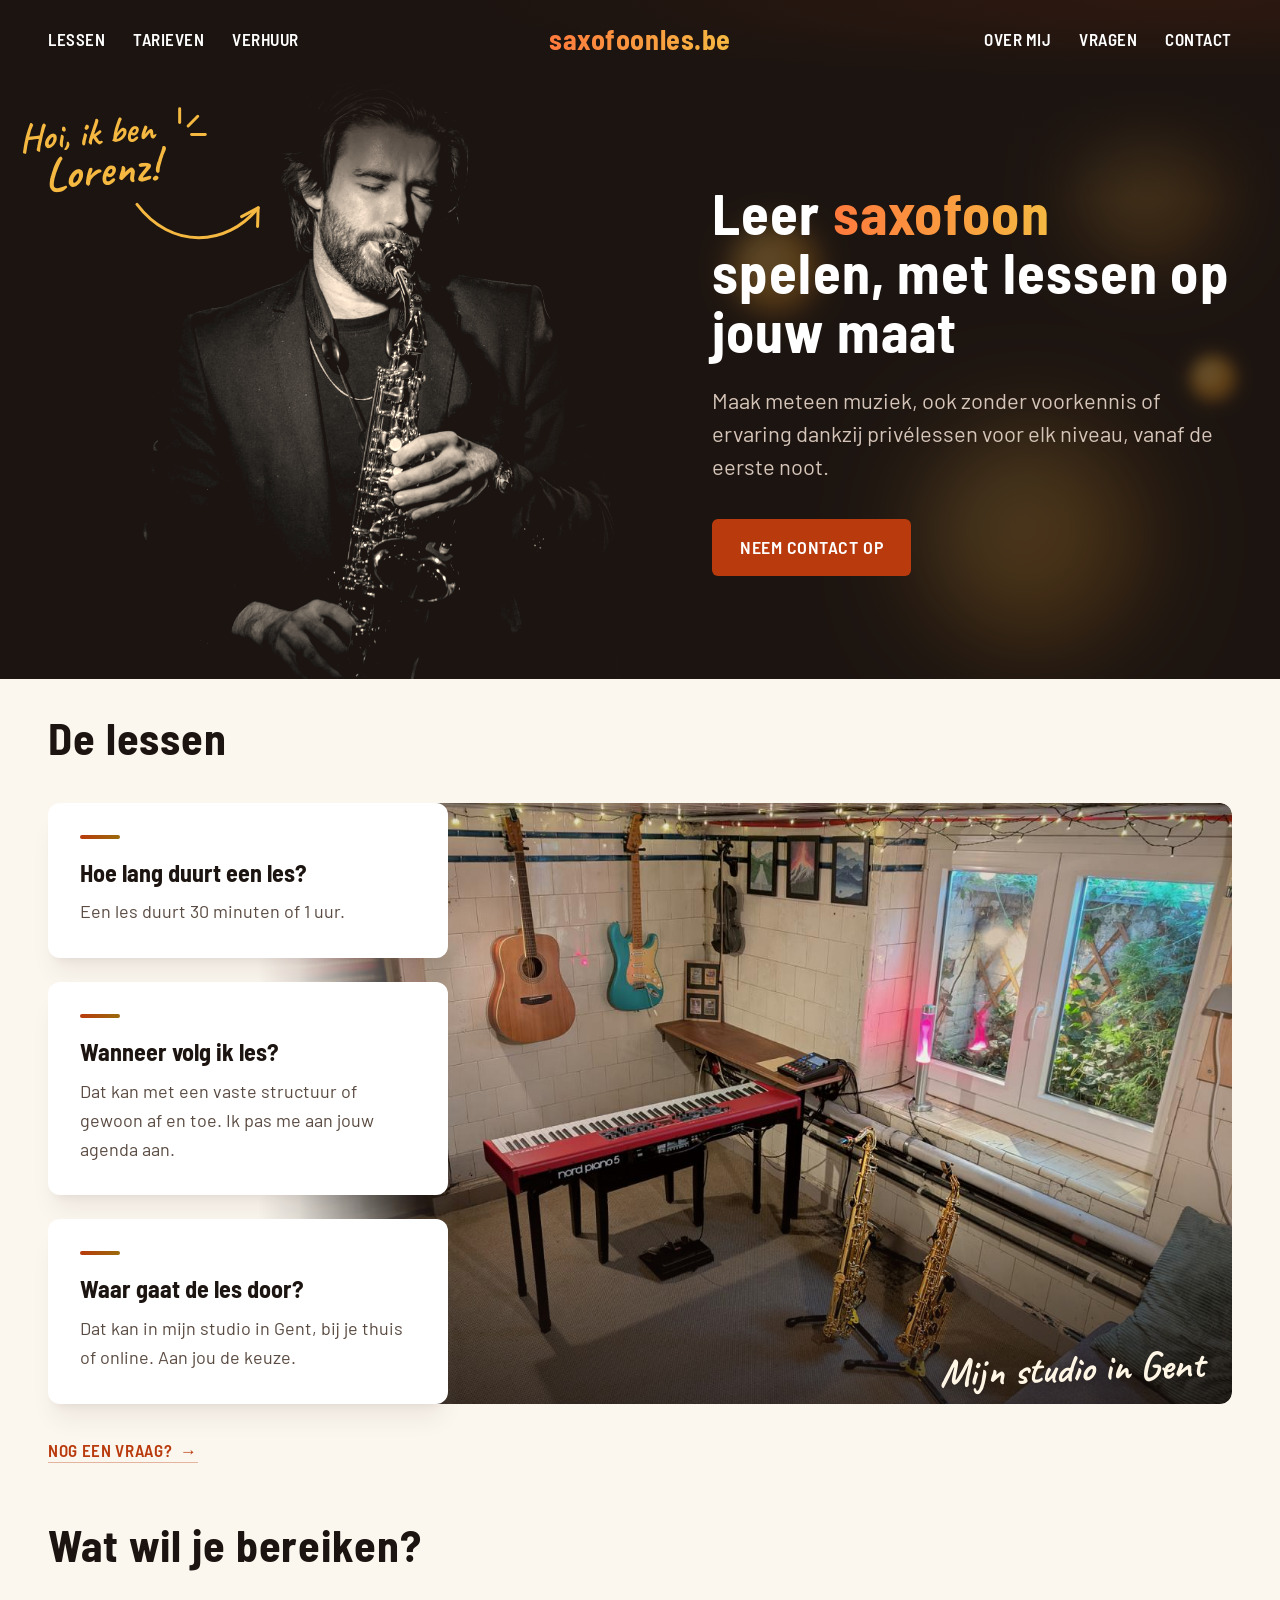
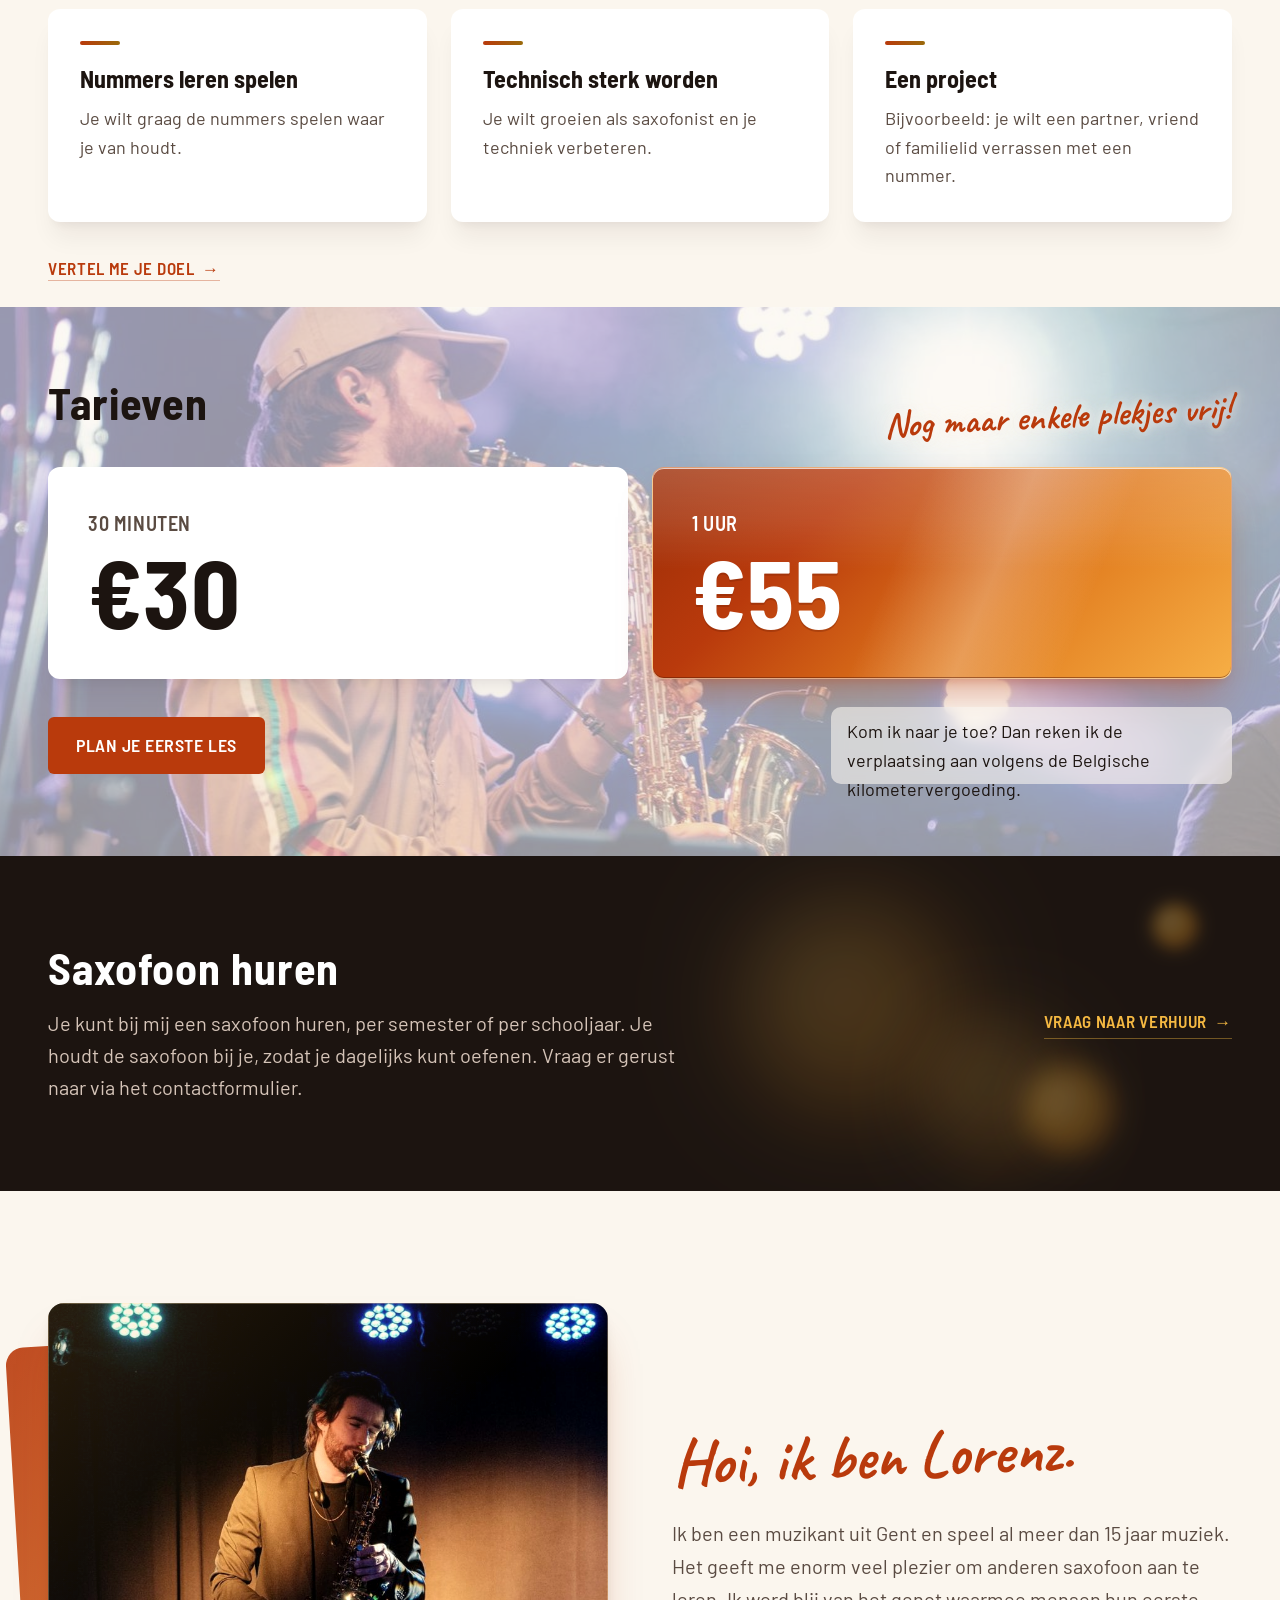
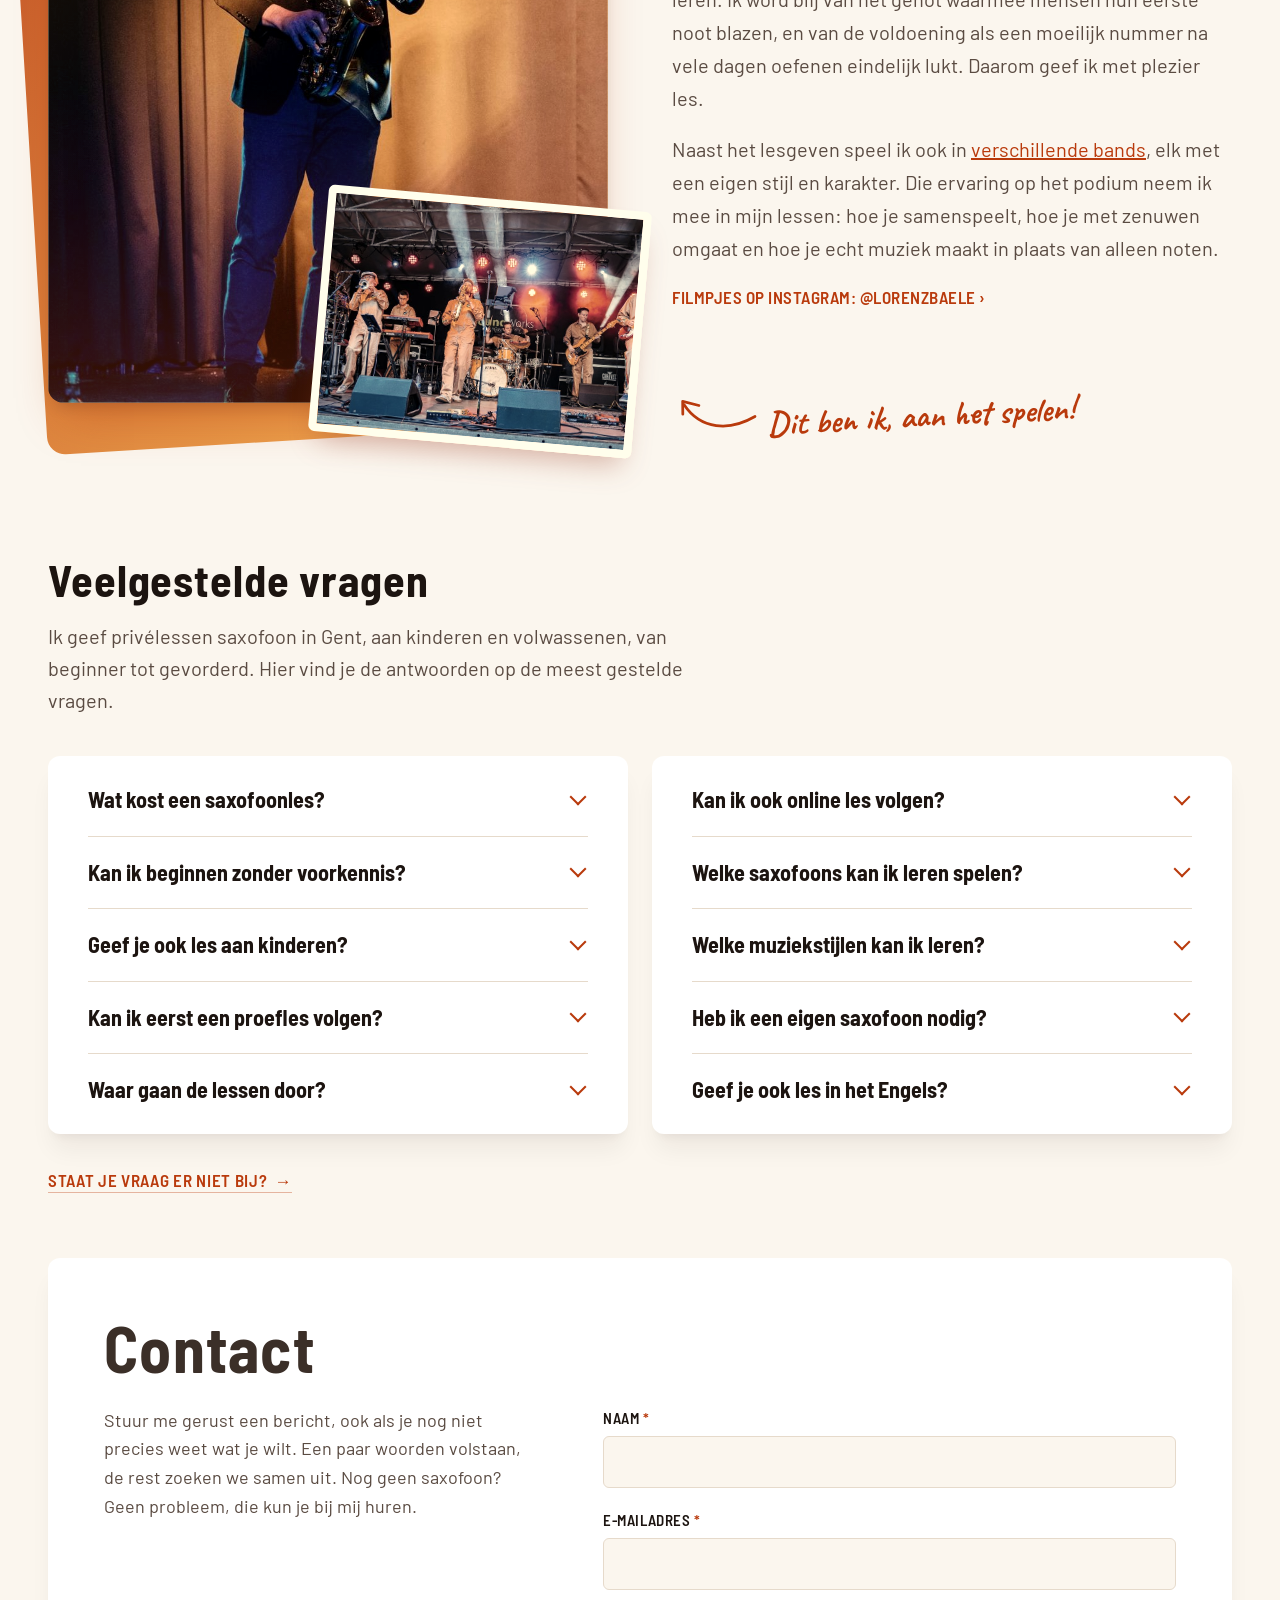
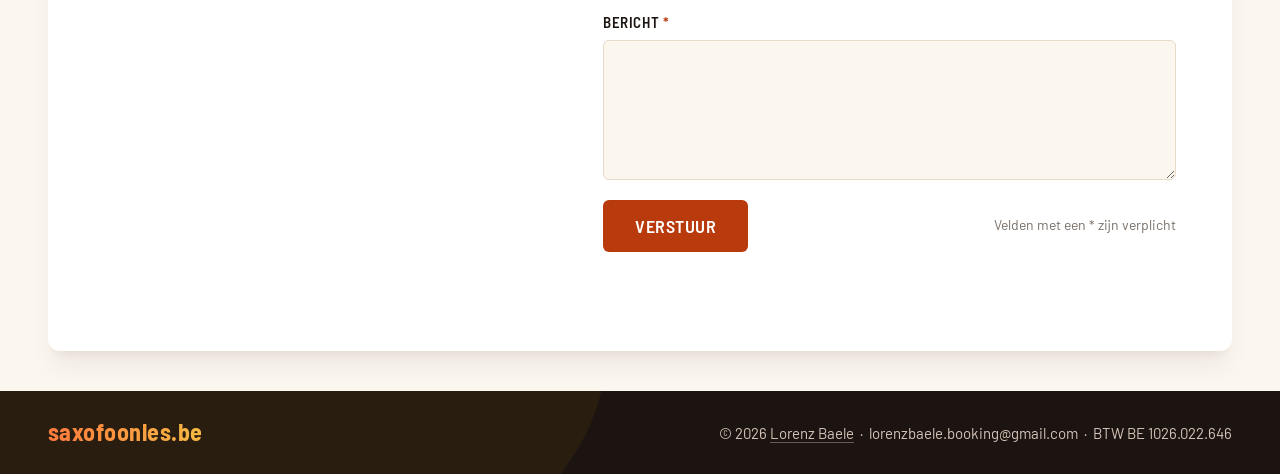
==== index.html @ 4cde87dd "Simpler contact card and footer email - Contact card drops the E-mail and Locatie rows, Gent is alre" ====
<!doctype html>
<html lang="nl">
<head>
<meta charset="utf-8">
<meta name="viewport" content="width=device-width, initial-scale=1">
<title>Saxofoonles in Gent | Lorenz Baele</title>
<meta name="description" content="Leer saxofoon spelen, met lessen op jouw maat. Maak meteen muziek, ook zonder voorkennis. Privélessen in mijn studio in Gent of bij je thuis.">
<link rel="canonical" href="https://saxofoonles.be/">
<meta name="theme-color" content="#1C1410">
<meta property="og:type" content="website">
<meta property="og:locale" content="nl_BE">
<meta property="og:url" content="https://saxofoonles.be/">
<meta property="og:site_name" content="saxofoonles.be">
<meta property="og:title" content="Saxofoonles in Gent | Lorenz Baele">
<meta property="og:description" content="Leer saxofoon spelen, met lessen op jouw maat. Maak meteen muziek, ook zonder voorkennis. Privélessen in mijn studio in Gent of bij je thuis.">
<meta property="og:image" content="https://saxofoonles.be/images/banner-lorenz.jpg">
<meta property="og:image:width" content="2000">
<meta property="og:image:height" content="1333">
<meta property="og:image:alt" content="Lorenz speelt saxofoon">
<script type="application/ld+json">
{
  "@context": "https://schema.org",
  "@type": "LocalBusiness",
  "@id": "https://saxofoonles.be/#saxofoonles",
  "name": "saxofoonles.be",
  "founder": { "@type": "Person", "@id": "https://lorenzbaele.be/#lorenz", "name": "Lorenz Baele", "url": "https://lorenzbaele.be/", "sameAs": ["https://www.instagram.com/lorenzbaele/"] },
  "description": "Privélessen saxofoon in Gent voor kinderen en volwassenen, van beginner tot gevorderd, ook zonder voorkennis. In mijn studio, bij je thuis of online, in het Nederlands of het Engels.",
  "url": "https://saxofoonles.be/",
  "image": "https://saxofoonles.be/images/banner-lorenz.jpg",
  "email": "lorenzbaele.booking@gmail.com",
  "sameAs": ["https://share.google/q1eaXr8Y3tEJmEfM5"],
  "priceRange": "€30 - €55",
  "address": {
    "@type": "PostalAddress",
    "addressLocality": "Gent",
    "addressCountry": "BE"
  },
  "areaServed": [
    { "@type": "City", "name": "Gent" },
    { "@type": "City", "name": "Berlare" },
    { "@type": "City", "name": "Deinze" },
    { "@type": "City", "name": "Destelbergen" },
    { "@type": "City", "name": "Erpe-Mere" },
    { "@type": "City", "name": "Evergem" },
    { "@type": "City", "name": "Gavere" },
    { "@type": "City", "name": "Herzele" },
    { "@type": "City", "name": "Kruisem" },
    { "@type": "City", "name": "Laarne" },
    { "@type": "City", "name": "Lede" },
    { "@type": "City", "name": "Lievegem" },
    { "@type": "City", "name": "Lochristi" },
    { "@type": "City", "name": "Merelbeke-Melle" },
    { "@type": "City", "name": "Nazareth-De Pinte" },
    { "@type": "City", "name": "Oosterzele" },
    { "@type": "City", "name": "Sint-Lievens-Houtem" },
    { "@type": "City", "name": "Sint-Martens-Latem" },
    { "@type": "City", "name": "Wetteren" },
    { "@type": "City", "name": "Wichelen" },
    { "@type": "City", "name": "Zottegem" },
    { "@type": "City", "name": "Zwalm" }
  ],
  "knowsLanguage": ["nl", "en"],
  "knowsAbout": ["Saxofoon", "Altsaxofoon", "Tenorsaxofoon", "Sopraansaxofoon", "Baritonsaxofoon", "Pop", "Rock", "Jazz", "Funk", "Soul", "Klassieke muziek", "Noten lezen"],
  "hasOfferCatalog": {
    "@type": "OfferCatalog",
    "name": "Saxofoonlessen",
    "itemListElement": [
      {
        "@type": "Offer",
        "price": "30",
        "priceCurrency": "EUR",
        "itemOffered": { "@type": "Service", "name": "Saxofoonles 30 minuten" }
      },
      {
        "@type": "Offer",
        "price": "55",
        "priceCurrency": "EUR",
        "itemOffered": { "@type": "Service", "name": "Saxofoonles 1 uur" }
      },
      {
        "@type": "Offer",
        "price": "30",
        "priceCurrency": "EUR",
        "itemOffered": { "@type": "Service", "name": "Saxofoonles voor kinderen 30 minuten" }
      },
      {
        "@type": "Offer",
        "price": "55",
        "priceCurrency": "EUR",
        "itemOffered": { "@type": "Service", "name": "Saxofoonles voor kinderen 1 uur" }
      },
      {
        "@type": "Offer",
        "itemOffered": { "@type": "Service", "name": "Saxofoon huren", "description": "Een saxofoon huren per semester of per schooljaar." }
      }
    ]
  }
}
</script>
<link rel="icon" href="favicon.ico" sizes="48x48">
<link rel="icon" href="images/favicon.png" type="image/png" sizes="192x192">
<link rel="apple-touch-icon" href="images/favicon.png">
<link rel="preconnect" href="https://fonts.googleapis.com">
<link href="https://fonts.googleapis.com/css2?family=Barlow:wght@400;500;600;700&amp;family=Barlow+Semi+Condensed:wght@600;700&amp;family=Caveat:wght@700&amp;display=swap" rel="stylesheet">
<style>
body{margin:0}
a{color:#B93A0C}a:hover{color:#1C1410}
input,textarea,button{font-family:inherit}

html{scroll-behavior:auto}
@media (prefers-reduced-motion:no-preference){html{scroll-behavior:smooth}}
body{overflow-x:hidden;background:#FBF6EE}
a:focus-visible,button:focus-visible,input:focus-visible,textarea:focus-visible{outline:3px solid #D9701F;outline-offset:2px}
.hero-shade{display:none}
/* Tekstlink met pijltje, voor de rustigere oproepen */
.tekstlink{color:#B93A0C;text-decoration:none;font-family:'Barlow Semi Condensed',sans-serif;font-weight:600;font-size:17px;letter-spacing:0.04em;text-transform:uppercase;border-bottom:1px solid rgba(185,58,12,.35);padding-bottom:2px;transition:color .25s ease,border-color .25s ease}
.tekstlink::after{content:"\00a0\00a0→"}
.tekstlink:hover{color:#1C1410;border-color:#1C1410}
.tekstlink-licht{color:#F5B942;border-color:rgba(245,185,66,.4)}
.tekstlink-licht:hover{color:#FFFFFF;border-color:#FFFFFF}
.noot-br{display:none}
/* Naam in de footer linkt naar lorenzbaele.be, rustig op de donkere achtergrond */
.footer-link{color:inherit;text-decoration:underline;text-decoration-color:rgba(213,196,184,.4);text-underline-offset:3px;transition:color .25s ease,text-decoration-color .25s ease}
.footer-link:hover{color:#F5B942;text-decoration-color:#F5B942}
/* Brede schermen: het belichte gordijn rechts in de foto laten wegvloeien in de achtergrond */
@media (min-width:1051px){
  .hero-img{-webkit-mask-image:linear-gradient(to right,#000 46%,transparent 62%);mask-image:linear-gradient(to right,#000 46%,transparent 62%)}
  /* De oude donkere verloop-laag gaf zichtbare verticale strepen; het wegvloeien hierboven vervangt hem */
  .hero-fade{display:none}
}
/* Heel brede schermen (ultrawide): de foto groeit niet meer mee met de breedte, anders verdwijnt het hoofd boven de banner.
   De fotokader is maximaal 2,2 keer zo breed als de banner hoog is, en blijft naast de tekst staan. */
@supports (width:1cqh){
  .hero-foto,.hero-note{container-type:size;transform:none!important}
  .hero-kader{width:min(100cqw,220cqh)!important;left:calc(50% - .6 * min(100cqw,220cqh))!important}
}
/* Smaller dan 1051px zou de foto achter de tekst schuiven: dan de mobiele hero, foto boven de tekst */
@media (max-width:1050px){
  #top{display:block!important}
  #top>div:last-child{padding:310px 48px 64px!important}
  #top>div:last-child>div{margin-left:0!important}
  .hero-foto,.hero-note{transform:none!important;height:600px!important}
  .hero-kader{top:0!important;left:0!important;width:100%!important;height:100%!important;min-height:0!important;aspect-ratio:auto!important;transform:none!important}
  .hero-img{object-position:calc(70vw - 355px) 0}
  .hero-fade{display:none}
  .hero-shade{display:block;position:absolute;left:0;top:0;right:0;bottom:0;background:linear-gradient(to bottom,rgba(28,20,16,0) 0,rgba(28,20,16,0) 200px,rgba(28,20,16,.78) 360px,#1C1410 600px)}
  .hero-note-svg{left:max(14px,calc(70vw - 248px))!important;top:92px!important;width:200px!important}
  /* Bokeh weg van gezicht en tekst */
  .hero-bokeh>span:nth-child(1){left:58%!important;top:600px!important}
  .hero-bokeh>span:nth-child(2){left:6px!important;top:215px!important}
  .hero-bokeh>span:nth-child(3){left:82%!important;top:545px!important}
  .hero-bokeh>span:nth-child(4){left:-70px!important;top:-60px!important}
}
@media (max-width:799px){
  .over-noot{grid-column:1!important;grid-row:2!important;margin:4px 0 24px!important;justify-content:center!important;padding-left:0!important}
  .over-noot>div{flex:none}
  .noot-br{display:inline}
  .over-tekst h2{text-align:center;transform-origin:center!important}
  .over-tekst{grid-row:3}
}
@media (min-width:800px) and (max-width:1099px){
  .over-noot{margin-top:16px!important}
}
/* Studiofoto bij De lessen: de foto vloeit weg in de achtergrond, de kaartjes liggen erover */
.lessen-kaarten>div{position:relative;z-index:1}
.studio-foto{position:relative;margin:0;border-radius:12px;overflow:hidden}
.studio-foto img{width:100%;height:auto;aspect-ratio:1280/964;display:block}
.studio-foto-schaduw{position:absolute;left:0;right:0;bottom:0;height:40%;background:linear-gradient(to top,rgba(28,20,16,.62) 0%,rgba(28,20,16,0) 100%);pointer-events:none}
.studio-foto figcaption{position:absolute;left:28px;bottom:18px;color:#FFF6E6;font-family:'Caveat',cursive;font-weight:700;font-size:40px;line-height:1.1;transform:rotate(-2deg);transform-origin:left bottom;text-shadow:0 2px 10px rgba(28,20,16,.55)}
/* Breed: de kaartjes in een kolom links, de foto rechts half eronder tot aan de piano. De kaartjes bepalen de hoogte, de foto vult die op */
@media (min-width:1000px){
  .lessen-studio{display:grid;grid-template-columns:minmax(320px,400px) 1fr;align-items:center}
  .lessen-kaarten{grid-area:1/1;grid-template-columns:1fr!important;gap:24px!important}
  .studio-foto{grid-area:1/2;align-self:stretch;margin-left:calc(-1 * clamp(150px, 14.3vw + 7px, 190px));border-radius:0 12px 12px 0;-webkit-mask-image:linear-gradient(to right,transparent 0,rgba(0,0,0,.1) 40px,rgba(0,0,0,.35) 80px,rgba(0,0,0,.65) 120px,rgba(0,0,0,.9) 160px,#000 200px);mask-image:linear-gradient(to right,transparent 0,rgba(0,0,0,.1) 40px,rgba(0,0,0,.35) 80px,rgba(0,0,0,.65) 120px,rgba(0,0,0,.9) 160px,#000 200px)}
  .studio-foto img{position:absolute;inset:0;height:100%;object-fit:cover;object-position:0 50%}
  .studio-foto figcaption{left:auto;right:28px;transform-origin:right bottom}
}
/* Middel: twee kaartjes boven, het derde links onder, de foto rechts onder en half onder dat kaartje */
@media (min-width:640px) and (max-width:999px){
  .lessen-studio{display:grid;grid-template-columns:1fr 1fr;gap:24px;align-items:center}
  .lessen-kaarten{display:contents!important}
  .lessen-kaarten>div:nth-child(-n+2){align-self:stretch}
  .studio-foto{grid-column:2;grid-row:2;margin-left:-96px;border-radius:0 12px 12px 0;-webkit-mask-image:linear-gradient(to right,transparent 0,rgba(0,0,0,.1) 30px,rgba(0,0,0,.35) 60px,rgba(0,0,0,.65) 90px,rgba(0,0,0,.9) 120px,#000 150px);mask-image:linear-gradient(to right,transparent 0,rgba(0,0,0,.1) 30px,rgba(0,0,0,.35) 60px,rgba(0,0,0,.65) 90px,rgba(0,0,0,.9) 120px,#000 150px)}
  .studio-foto figcaption{left:auto;right:20px;bottom:14px;font-size:32px;transform-origin:right bottom}
}
/* Telefoon: de foto wordt de onderkant van het kaartje "Waar gaat de les door?", met een strookje van het plafond eraf */
@media (max-width:639px){
  .lessen-studio{display:grid;gap:12px}
  .lessen-kaarten{display:contents!important}
  .lessen-kaarten>div:last-child{border-radius:12px 12px 0 0!important;box-shadow:none!important}
  .studio-foto{margin-top:-12px;border-radius:0 0 12px 12px;box-shadow:0 20px 25px -5px rgba(28,20,16,.06),0 8px 10px -6px rgba(28,20,16,.06)}
  .studio-foto img{aspect-ratio:1280/860;object-fit:cover;object-position:50% 100%}
  .studio-foto::before{content:"";position:absolute;left:0;right:0;top:0;height:36px;background:linear-gradient(#FFFFFF,rgba(255,255,255,.9) 20%,rgba(255,255,255,.65) 40%,rgba(255,255,255,.35) 60%,rgba(255,255,255,.1) 80%,rgba(255,255,255,0));z-index:1;pointer-events:none}
  .studio-foto figcaption{font-size:30px;left:18px;bottom:12px}
}
/* Veelgestelde vragen: titel en uitleg bovenaan, de vragen in twee kaarten naast elkaar om open te klappen.
   De antwoorden staan ook dichtgeklapt in de HTML, zodat Google en AI-zoekmachines ze lezen */
.faq-kolommen{display:grid;grid-template-columns:1fr 1fr;gap:24px;align-items:start}
.faq{background:#FFFFFF;border-radius:12px;padding:8px 40px;box-shadow:0 20px 25px -5px rgba(28,20,16,.06),0 8px 10px -6px rgba(28,20,16,.06)}
.faq details{border-bottom:1px solid #E6DACB}
.faq details:last-child{border-bottom:0}
.faq summary{list-style:none;cursor:pointer;display:flex;align-items:center;justify-content:space-between;gap:16px;padding:22px 0}
.faq summary::-webkit-details-marker{display:none}
.faq summary::after{content:"";flex:none;width:10px;height:10px;margin-right:4px;border-right:2.5px solid #B93A0C;border-bottom:2.5px solid #B93A0C;transform:translateY(-3px) rotate(45deg);transition:transform .25s ease}
.faq details[open] summary::after{transform:translateY(3px) rotate(-135deg)}
.faq summary:focus-visible{outline:3px solid #D9701F;outline-offset:2px;border-radius:4px}
.faq summary h3{margin:0;font-family:'Barlow Semi Condensed',sans-serif;font-weight:700;font-size:22px;line-height:1.25;transition:color .25s ease}
.faq summary:hover h3{color:#B93A0C}
.faq details>p{margin:-6px 0 24px;color:#5A4B42}
/* Net breed genoeg voor twee kaarten: wat minder witruimte, zodat de vragen op één regel blijven */
@media (min-width:1000px) and (max-width:1099px){
  .faq{padding:8px 28px}
}
/* Smaller: de twee kaarten sluiten op elkaar aan tot één lijst */
@media (max-width:999px){
  .faq-kolommen{grid-template-columns:1fr;gap:0}
  .faq-kolommen>.faq:first-child{border-radius:12px 12px 0 0;padding-bottom:0}
  .faq-kolommen>.faq:first-child details:last-child{border-bottom:1px solid #E6DACB}
  .faq-kolommen>.faq:last-child{border-radius:0 0 12px 12px;padding-top:0}
}
/* Contact onder elkaar: titel, uitleg, formulier */
@media (max-width:1051px){
  #contact>div{flex-direction:column;flex-wrap:nowrap!important;gap:32px!important}
  .contact-info{flex:none!important}
  #contact form{flex:none!important;padding-top:0!important}
  .contact-tekst{max-width:none!important}
  #formulier-status:empty{display:none}
}
@media (max-width:899px){
  .nav-bar{display:flex!important;flex-wrap:wrap;justify-content:center;padding:14px 20px!important}
  .nav-logo{order:-1;flex-basis:100%;text-align:center}
  .nav-links{justify-content:center!important}
}
@media (max-width:720px){
  #lessen,#over-mij,#vragen,#contact{padding-left:20px!important;padding-right:20px!important}
  #vragen{padding-top:56px!important}
  #vragen h2{font-size:34px!important;margin-bottom:12px!important}
  #vragen .vragen-intro{font-size:18px!important;margin-bottom:28px!important}
  .faq{padding:4px 20px}
  .faq summary{padding:18px 0!important}
  .faq summary h3{font-size:19px}
  .faq details>p{font-size:16px;line-height:1.5;margin-bottom:20px!important}
  #lessen{padding-top:32px!important}
  /* Mobiel compacter: minder scrollen */
  .nav-links a{padding:6px 0!important}
  .nav-bar{padding:10px 20px!important}
  #lessen h2,#verhuur h2{font-size:34px!important;margin-bottom:20px!important}
  #tarieven h2{font-size:34px!important}
  .tarieven-kop{margin-bottom:28px!important}
  .tarieven-noot{font-size:30px!important;white-space:nowrap}
  #lessen h2:not(:first-child){margin-top:40px!important}
  #lessen>div>div{padding:18px 20px!important}
  #lessen>div>div>div:first-child{margin-bottom:10px!important}
  #lessen h3{font-size:20px!important;margin-bottom:4px!important}
  #lessen h3+p{font-size:16px;line-height:1.5}
  #lessen>div[style*="grid"]{gap:12px!important}
  #lessen>div:not([style*="grid"]){margin-top:20px!important}
  .tarieven-grid{grid-template-columns:1fr 1fr!important;gap:12px!important}
  .tarieven-grid>div{padding:18px!important}
  .tarieven-grid>div>div:first-child{font-size:16px!important}
  .tarieven-grid>div>div:last-child{font-size:52px!important}
  .tarieven-onder{margin-top:20px!important;gap:16px!important}
  #over-mij{padding-top:56px!important}
  #over-mij>div>div:first-child{max-width:290px;width:100%;margin:0 auto}
  .over-tekst h2{font-size:52px!important}
  #contact{padding-top:24px!important}
  #top>div:last-child{padding:310px 20px 48px!important}
  #top h1{font-size:40px!important}
  #top p{font-size:19px!important}
  .over-kiekje{right:-8px!important}
  .verhuur-bokeh>span:nth-child(1){left:62%!important;top:auto!important;bottom:-120px}
  .verhuur-bokeh>span:nth-child(2){left:78%!important;top:-90px!important}
  .verhuur-bokeh>span:nth-child(3){left:-50px!important;top:auto!important;bottom:-30px}
  .verhuur-bokeh>span:nth-child(4){left:calc(100% - 30px)!important;top:45%!important}
  #tarieven>div:last-child{padding:40px 20px!important}
  #tarieven p{width:auto!important;height:auto!important;margin-left:0!important}
  .tarieven-onder{flex-direction:column-reverse;align-items:flex-start!important}
  #verhuur>div:last-child{padding:44px 20px!important;gap:24px!important}
  .lessen-kaarten{gap:12px!important}
  .lessen-kaarten>div{padding:18px 20px!important}
  .lessen-kaarten>div>div:first-child{margin-bottom:10px!important}
  #contact>div{padding:28px 22px!important}
  .footer-punt{display:block;height:0;overflow:hidden}
}
</style>
</head>
<body>
<div style="background: #FBF6EE; color: #1C1410; font-family: 'Barlow', system-ui, sans-serif; font-size: 18px; line-height: 1.6; box-sizing: border-box">

<!-- NAV -->
<div style="background: radial-gradient(ellipse 55% 100% at 92% 0%, rgba(185,58,12,0.11) 0%, rgba(185,58,12,0) 100%), #1C1410; position: relative; z-index: 3">
<div class="nav-bar" style="max-width: 1280px; margin: 0 auto; display: grid; grid-template-columns: 1fr auto 1fr; align-items: center; gap: 8px 32px; padding: 14px 48px; box-sizing: border-box">
<div class="nav-links nav-links-left" style="display: flex; flex-wrap: wrap; align-items: center; gap: 4px 28px; font-family: 'Barlow Semi Condensed', sans-serif; font-weight: 600; font-size: 17px; letter-spacing: 0.03em; text-transform: uppercase">
<a href="#lessen" style="color: #FFFFFF; text-decoration: none; padding: 12px 0">Lessen</a>
<a href="#tarieven" style="color: #FFFFFF; text-decoration: none; padding: 12px 0">Tarieven</a>
<a href="#verhuur" style="color: #FFFFFF; text-decoration: none; padding: 12px 0">Verhuur</a>
</div>
<a href="#top" class="nav-logo" style="font-family: 'Barlow Semi Condensed', sans-serif; font-weight: 700; font-size: 28px; letter-spacing: 0.02em; text-decoration: none; background-image: linear-gradient(to right, #FF7A3D, #F5B942); -webkit-background-clip: text; background-clip: text; color: transparent; -webkit-text-fill-color: transparent">saxofoonles.be</a>
<div class="nav-links nav-links-right" style="display: flex; flex-wrap: wrap; align-items: center; gap: 4px 28px; justify-content: flex-end; font-family: 'Barlow Semi Condensed', sans-serif; font-weight: 600; font-size: 17px; letter-spacing: 0.03em; text-transform: uppercase">
<a href="#over-mij" style="color: #FFFFFF; text-decoration: none; padding: 12px 0">Over mij</a>
<a href="#vragen" style="color: #FFFFFF; text-decoration: none; padding: 12px 0">Vragen</a>
<a href="#contact" style="color: #FFFFFF; text-decoration: none; padding: 12px 0">Contact</a>
</div>
</div>
</div>

<main>
<!-- HERO -->
<div id="top" style="position: relative; overflow: hidden; min-height: 600px; display: flex; align-items: center; background: #1C1410">
<div class="hero-foto" style="position: absolute; left: 0; top: 0; width: 100%; height: 100%; transform-origin: 50% 22%; transform: translateX(-10%) scale(1)">
<div class="hero-kader" style="position: absolute; left: 0; top: 22%; width: 100%; min-height: 100%; aspect-ratio: 3 / 2; transform: translateY(-22%)">
<img class="hero-img" fetchpriority="high" decoding="async" src="images/banner-lorenz.jpg" alt="Lorenz speelt saxofoon" style="width: 100%; height: 100%; object-fit: cover; display: block; filter: sepia(0.38) saturate(1.2) hue-rotate(-10deg)">
</div>
</div>
<div style="position: absolute; left: 0; top: 0; right: 0; bottom: 0; background: #1C1410; mix-blend-mode: lighten; pointer-events: none"></div>
<div class="hero-fade" style="position: absolute; left: 0; top: 0; right: 0; bottom: 0; background: linear-gradient(270deg, rgba(28,20,16,0.92) 0%, rgba(28,20,16,0.7) 38%, rgba(28,20,16,0) 62%)"></div>
<div class="hero-shade" aria-hidden="true"></div>
<!-- Bokeh: zachte, onscherpe podiumlichten in de accentkleur -->
<div class="hero-bokeh" aria-hidden="true" style="position: absolute; inset: 0; pointer-events: none">
<span style="position: absolute; left: 72%; top: 58%; width: 220px; height: 220px; border-radius: 999px; background: radial-gradient(circle at 40% 40%, #FFDB8F 0%, #E09A2A 40%, #CC7A16 70%); mix-blend-mode: screen; opacity: 0.21; filter: blur(47px) saturate(1.14)"></span>
<span style="position: absolute; left: 57%; top: 24%; width: 90px; height: 90px; border-radius: 999px; background: radial-gradient(circle at 40% 40%, #FFDB8F 0%, #E09A2A 40%, #CC7A16 70%); mix-blend-mode: screen; opacity: 0.29; filter: blur(14px) saturate(1.14)"></span>
<span style="position: absolute; left: 93%; top: 46%; width: 46px; height: 46px; border-radius: 999px; background: radial-gradient(circle at 40% 40%, #FFDB8F 0%, #E09A2A 40%, #CC7A16 70%); mix-blend-mode: screen; opacity: 0.34; filter: blur(8px) saturate(1.14)"></span>
<span style="position: absolute; left: 84%; top: 6%; width: 150px; height: 150px; border-radius: 999px; background: radial-gradient(circle at 40% 40%, #FFDB8F 0%, #E09A2A 40%, #CC7A16 70%); mix-blend-mode: screen; opacity: 0.16; filter: blur(32px) saturate(1.14)"></span>
</div>
<div style="position: absolute; left: 0; top: 0; right: 0; height: 120px; background: linear-gradient(to bottom, #1C1410 0%, rgba(28,20,16,0.6) 40%, rgba(28,20,16,0) 100%); pointer-events: none"></div>
<div class="hero-note" style="position: absolute; left: 0; top: 0; width: 100%; height: 100%; transform-origin: 50% 22%; transform: translateX(-10%) scale(1); pointer-events: none">
<div class="hero-kader" style="position: absolute; left: 0; top: 22%; width: 100%; min-height: 100%; aspect-ratio: 3 / 2; transform: translateY(-22%)">
<svg class="hero-note-svg" viewBox="0 0 300 240" role="img" aria-label="Hoi, ik ben Lorenz!" style="position: absolute; left: 10.7%; top: 9%; width: 20%; height: auto; aspect-ratio: 300 / 240; overflow: visible">
<g transform="rotate(-5 100 70)" fill="#F5B942" font-family="'Caveat', cursive" font-weight="700">
<text x="14" y="52" font-size="44">Hoi, ik ben</text>
<text x="40" y="100" font-size="54">Lorenz!</text>
</g>
<g fill="none" stroke="#F5B942" stroke-width="3.5" stroke-linecap="round" stroke-linejoin="round">
<path d="M 150 122 C 190 175, 255 172, 292 126"></path>
<path d="M 272.6 136.4 L 292 126 L 291.3 148"></path>
<path d="M 200 26 L 200 10"></path>
<path d="M 209.9 30.1 L 221.2 18.8"></path>
<path d="M 214 40 L 230 40"></path>
</g>
</svg>
</div>
</div>
<div style="position: relative; width: 100%; max-width: 1280px; margin: 0 auto; padding: 96px 48px; box-sizing: border-box">
<div style="margin-left: auto; max-width: 520px">
<h1 style="font-family: 'Barlow Semi Condensed', sans-serif; font-weight: 700; font-size: clamp(40px, 4.4vw, 60px); line-height: 1.05; letter-spacing: 0.02em; color: #FFFFFF; margin: 0 0 24px">Leer <span style="background-image: linear-gradient(to right, #FF7A3D, #F5B942); -webkit-background-clip: text; background-clip: text; color: transparent; -webkit-text-fill-color: transparent">saxofoon</span> spelen, met lessen op jouw maat</h1>
<p style="font-size: 22px; line-height: 1.5; color: #D5C4B8; max-width: 540px; margin: 0 0 36px">Maak meteen muziek, ook zonder voorkennis of ervaring dankzij privélessen voor elk niveau, vanaf de eerste noot.</p>
<a href="#contact" data-bericht="Hoi Lorenz,&#10;Ik wil graag saxofoon leren spelen. Kan ik bij jou les volgen?" style="display: inline-block; background: #B93A0C; color: #FFFFFF; text-decoration: none; font-family: 'Barlow Semi Condensed', sans-serif; font-weight: 600; font-size: 18px; letter-spacing: 0.03em; text-transform: uppercase; padding: 14px 28px; border-radius: 6px">Neem contact op</a>
</div>
</div>
</div>

<!-- LESSEN -->
<div id="lessen" style="max-width: 1280px; margin: 0 auto; padding: 35px 48px 24px; box-sizing: border-box">
<h2 style="font-family: 'Barlow Semi Condensed', sans-serif; font-weight: 700; font-size: 44px; line-height: 1.1; letter-spacing: 0.02em; margin: 0 0 40px">De lessen</h2>
<!-- Kaartjes over de foto van de studio: naast elkaar op brede schermen, erboven op smalle -->
<section class="lessen-studio">
<div class="lessen-kaarten" style="display: grid; grid-template-columns: repeat(auto-fit, minmax(min(280px, 100%), 1fr)); gap: 24px">
<div style="background: #FFFFFF; border-radius: 12px; padding: 32px; box-shadow: 0 20px 25px -5px rgba(28,20,16,0.06), 0 8px 10px -6px rgba(28,20,16,0.06)">
<div style="width: 40px; height: 4px; border-radius: 2px; background-image: linear-gradient(to right, #B93A0C, #9A6A0B); margin-bottom: 20px"></div>
<h3 style="font-family: 'Barlow Semi Condensed', sans-serif; font-weight: 700; font-size: 24px; line-height: 1.2; margin: 0 0 10px">Hoe lang duurt een les?</h3>
<p style="margin: 0; color: #5A4B42">Een les duurt 30 minuten of 1 uur.</p>
</div>
<div style="background: #FFFFFF; border-radius: 12px; padding: 32px; box-shadow: 0 20px 25px -5px rgba(28,20,16,0.06), 0 8px 10px -6px rgba(28,20,16,0.06)">
<div style="width: 40px; height: 4px; border-radius: 2px; background-image: linear-gradient(to right, #B93A0C, #9A6A0B); margin-bottom: 20px"></div>
<h3 style="font-family: 'Barlow Semi Condensed', sans-serif; font-weight: 700; font-size: 24px; line-height: 1.2; margin: 0 0 10px">Wanneer volg ik les?</h3>
<p style="margin: 0; color: #5A4B42">Dat kan met een vaste structuur of gewoon af en toe. Ik pas me aan jouw agenda aan.</p>
</div>
<div style="background: #FFFFFF; border-radius: 12px; padding: 32px; box-shadow: 0 20px 25px -5px rgba(28,20,16,0.06), 0 8px 10px -6px rgba(28,20,16,0.06)">
<div style="width: 40px; height: 4px; border-radius: 2px; background-image: linear-gradient(to right, #B93A0C, #9A6A0B); margin-bottom: 20px"></div>
<h3 style="font-family: 'Barlow Semi Condensed', sans-serif; font-weight: 700; font-size: 24px; line-height: 1.2; margin: 0 0 10px">Waar gaat de les door?</h3>
<p style="margin: 0; color: #5A4B42">Dat kan in mijn studio in Gent, bij je thuis of online. Aan jou de keuze.</p>
</div>
</div>
<!-- Foto van de studio, met een handgeschreven onderschrift -->
<figure class="studio-foto">
<img loading="lazy" decoding="async" src="images/studio-gent.jpg" width="1280" height="964" alt="Mijn studio in Gent, met een piano, gitaren en twee saxofoons op een standaard">
<div aria-hidden="true" class="studio-foto-schaduw"></div>
<figcaption>Mijn studio in Gent</figcaption>
</figure>
</section>
<div style="margin-top: 32px">
<a href="#contact" class="tekstlink" data-bericht="Hoi Lorenz,&#10;Ik heb nog een vraag over de lessen: ">Nog een vraag?</a>
</div>

<h2 style="font-family: 'Barlow Semi Condensed', sans-serif; font-weight: 700; font-size: 44px; line-height: 1.1; letter-spacing: 0.02em; margin: 56px 0 40px">Wat wil je bereiken?</h2>
<div style="display: grid; grid-template-columns: repeat(auto-fit, minmax(min(280px, 100%), 1fr)); gap: 24px">
<div style="background: #FFFFFF; border-radius: 12px; padding: 32px; box-shadow: 0 20px 25px -5px rgba(28,20,16,0.06), 0 8px 10px -6px rgba(28,20,16,0.06)">
<div style="width: 40px; height: 4px; border-radius: 2px; background-image: linear-gradient(to right, #B93A0C, #9A6A0B); margin-bottom: 20px"></div>
<h3 style="font-family: 'Barlow Semi Condensed', sans-serif; font-weight: 700; font-size: 24px; line-height: 1.2; margin: 0 0 10px">Nummers leren spelen</h3>
<p style="margin: 0; color: #5A4B42">Je wilt graag de nummers spelen waar je van houdt.</p>
</div>
<div style="background: #FFFFFF; border-radius: 12px; padding: 32px; box-shadow: 0 20px 25px -5px rgba(28,20,16,0.06), 0 8px 10px -6px rgba(28,20,16,0.06)">
<div style="width: 40px; height: 4px; border-radius: 2px; background-image: linear-gradient(to right, #B93A0C, #9A6A0B); margin-bottom: 20px"></div>
<h3 style="font-family: 'Barlow Semi Condensed', sans-serif; font-weight: 700; font-size: 24px; line-height: 1.2; margin: 0 0 10px">Technisch sterk worden</h3>
<p style="margin: 0; color: #5A4B42">Je wilt groeien als saxofonist en je techniek verbeteren.</p>
</div>
<div style="background: #FFFFFF; border-radius: 12px; padding: 32px; box-shadow: 0 20px 25px -5px rgba(28,20,16,0.06), 0 8px 10px -6px rgba(28,20,16,0.06)">
<div style="width: 40px; height: 4px; border-radius: 2px; background-image: linear-gradient(to right, #B93A0C, #9A6A0B); margin-bottom: 20px"></div>
<h3 style="font-family: 'Barlow Semi Condensed', sans-serif; font-weight: 700; font-size: 24px; line-height: 1.2; margin: 0 0 10px">Een project</h3>
<p style="margin: 0; color: #5A4B42">Bijvoorbeeld: je wilt een partner, vriend of familielid verrassen met een nummer.</p>
</div>
</div>
<div style="margin-top: 32px">
<a href="#contact" class="tekstlink" data-bericht="Hoi Lorenz,&#10;Dit wil ik graag bereiken met de saxofoon: ">Vertel me je doel</a>
</div>
</div>

<!-- TARIEVEN, met een foto als vervaagde achtergrond -->


<!-- VERHUUR -->
<div id="tarieven" style="position: relative; margin-top: 0px; padding-top: 0px; padding-bottom: 0px">
<div aria-hidden="true" style="position: absolute; left: 0; top: 0; width: 100%; height: 100%; overflow: hidden; opacity: 0.4; pointer-events: none">
<img loading="lazy" decoding="async" src="images/achtergrond-tarieven.jpg" alt="Lorenz speelt altsaxofoon op een podium in blauw licht" style="width: 100%; height: 100%; object-fit: cover; object-position: 50% 59%; transform-origin: 50% 59%; transform: translateX(-4%) scale(1.25); display: block; filter: saturate(0.7)">
</div>
<div style="position: relative; max-width: 1280px; margin: 0 auto; padding: 72px 48px 72px; box-sizing: border-box">
<div class="tarieven-kop" style="display: flex; flex-wrap: wrap; align-items: flex-end; gap: 0 28px; margin: 0 0 40px">
<h2 style="font-family: 'Barlow Semi Condensed', sans-serif; font-weight: 700; font-size: 44px; line-height: 1.1; letter-spacing: 0.02em; margin: 0">Tarieven</h2>
<!-- Handgeschreven noot: weghalen zodra er weer plaats is -->
<div class="tarieven-noot" style="margin-left: auto; color: #B93A0C; font-family: 'Caveat', cursive; font-weight: 700; font-size: 36px; line-height: 1.1; transform: rotate(-3deg); transform-origin: right bottom; text-shadow: 0 0 10px rgba(251,246,238,0.95), 0 0 22px rgba(251,246,238,0.8)">Nog maar enkele plekjes vrij!</div>
</div>
<div class="tarieven-grid" style="display: grid; grid-template-columns: repeat(auto-fit, minmax(min(300px, 100%), 1fr)); gap: 24px">
<div style="background: #FFFFFF; border-radius: 12px; padding: 40px; box-shadow: 0 20px 25px -5px rgba(28,20,16,0.06), 0 8px 10px -6px rgba(28,20,16,0.06)">
<div style="font-family: 'Barlow Semi Condensed', sans-serif; font-weight: 600; font-size: 20px; letter-spacing: 0.03em; text-transform: uppercase; color: #5A4B42; margin-bottom: 4px">30 minuten</div>
<div style="font-family: 'Barlow Semi Condensed', sans-serif; font-weight: 700; font-size: 96px; line-height: 1; letter-spacing: 0.01em; color: #1C1410">€30</div>
</div>
<div style="position: relative; overflow: hidden; background: linear-gradient(180deg, rgba(255,255,255,0.20) 0%, rgba(255,255,255,0.12) 24%, rgba(255,255,255,0) 48%), linear-gradient(112deg, rgba(255,255,255,0) 0%, rgba(255,255,255,0) 42%, rgba(255,255,255,0.26) 58%, rgba(255,255,255,0) 74%, rgba(255,255,255,0) 100%), linear-gradient(135deg, #9C2D07 0%, #B93A0C 28%, #E0791C 62%, #F6AE45 100%); border: 1px solid rgba(255,235,200,0.55); border-radius: 12px; padding: 39px; box-shadow: inset 0 1px 0 rgba(255,255,255,0.7), inset 0 -1px 0 rgba(90,25,4,0.5), 0 24px 40px -12px rgba(185,58,12,0.45), 0 8px 10px -6px rgba(185,58,12,0.25)">
<div style="position: relative; font-family: 'Barlow Semi Condensed', sans-serif; font-weight: 600; font-size: 20px; letter-spacing: 0.03em; text-transform: uppercase; color: #FFFFFF; margin-bottom: 4px">1 uur</div>
<div style="position: relative; font-family: 'Barlow Semi Condensed', sans-serif; font-weight: 700; font-size: 96px; line-height: 1; letter-spacing: 0.01em; color: #FFFFFF; text-shadow: 0 2px 0 rgba(120,35,6,0.35)">€55</div>
</div>
</div>
<div class="tarieven-onder" style="display: flex; flex-wrap: wrap; align-items: center; justify-content: space-between; gap: 20px 24px; margin-top: 28px">
<a href="#contact" data-bericht="Hoi Lorenz,&#10;Ik wil graag mijn eerste les plannen." style="background: #B93A0C; color: #FFFFFF; text-decoration: none; font-family: 'Barlow Semi Condensed', sans-serif; font-weight: 600; font-size: 18px; letter-spacing: 0.03em; text-transform: uppercase; padding: 14px 28px; border-radius: 6px">Plan je eerste les</a>
<p style="display: block; box-sizing: border-box; width: 401px; margin: 0 0 0 auto; padding: 10px 16px; background: rgba(251,246,238,0.6); -webkit-backdrop-filter: blur(8px); backdrop-filter: blur(8px); border-radius: 10px; color: #1C1410; height: 77px">Kom ik naar je toe? Dan reken ik de verplaatsing aan volgens de Belgische kilometervergoeding.</p>
</div>
</div>
</div><div id="verhuur" style="background: #1C1410; color: #FFFFFF; margin-top: 0; position: relative; overflow: hidden">
<!-- Bokeh: dezelfde lichten als in de banner -->
<div class="verhuur-bokeh" aria-hidden="true" style="position: absolute; inset: 0; pointer-events: none">
<span style="position: absolute; left: 58%; top: 12%; width: 220px; height: 220px; border-radius: 999px; background: radial-gradient(circle at 40% 40%, #FFDB8F 0%, #E09A2A 40%, #CC7A16 70%); mix-blend-mode: screen; opacity: 0.21; filter: blur(47px) saturate(1.14)"></span>
<span style="position: absolute; left: 72%; top: 48%; width: 150px; height: 150px; border-radius: 999px; background: radial-gradient(circle at 40% 40%, #FFDB8F 0%, #E09A2A 40%, #CC7A16 70%); mix-blend-mode: screen; opacity: 0.16; filter: blur(32px) saturate(1.14)"></span>
<span style="position: absolute; left: 80%; top: 62%; width: 90px; height: 90px; border-radius: 999px; background: radial-gradient(circle at 40% 40%, #FFDB8F 0%, #E09A2A 40%, #CC7A16 70%); mix-blend-mode: screen; opacity: 0.29; filter: blur(14px) saturate(1.14)"></span>
<span style="position: absolute; left: 90%; top: 14%; width: 46px; height: 46px; border-radius: 999px; background: radial-gradient(circle at 40% 40%, #FFDB8F 0%, #E09A2A 40%, #CC7A16 70%); mix-blend-mode: screen; opacity: 0.34; filter: blur(8px) saturate(1.14)"></span>
</div>
<div style="position: relative; max-width: 1280px; margin: 0 auto; padding: 88px 48px; box-sizing: border-box; display: flex; flex-wrap: wrap; align-items: center; justify-content: space-between; gap: 32px">
<div style="max-width: 640px">
<h2 style="font-family: 'Barlow Semi Condensed', sans-serif; font-weight: 700; font-size: 44px; line-height: 1.1; letter-spacing: 0.02em; margin: 0 0 14px">Saxofoon huren</h2>
<p style="margin: 0; color: #D5C4B8; font-size: 20px">Je kunt bij mij een saxofoon huren, per semester of per schooljaar. Je houdt de saxofoon bij je, zodat je dagelijks kunt oefenen. Vraag er gerust naar via het contactformulier.</p>
</div>
<a href="#contact" class="tekstlink tekstlink-licht" data-bericht="Hoi Lorenz,&#10;Ik wil graag een saxofoon bij je huren. Kun je me er meer over vertellen?">Vraag naar verhuur</a>
</div>
</div>

<!-- OVER MIJ -->
<div id="over-mij" style="max-width: 1280px; margin: 0 auto; padding: 112px 48px 24px; box-sizing: border-box">
<div style="display: grid; grid-template-columns: repeat(auto-fit, minmax(min(320px, 100%), 1fr)); gap: 0 64px; align-items: center">
<div>
<div style="position: relative; padding: 0 0 36px 0">
<div aria-hidden="true" style="position: absolute; left: -22px; top: 28px; right: 26px; bottom: 0; border-radius: 18px; background: linear-gradient(135deg, #B93A0C 0%, #F6AE45 100%); transform: rotate(-3.5deg); opacity: 0.9"></div>
<div style="position: relative">
<div style="position: relative; border-radius: 16px; overflow: hidden; box-shadow: 0 28px 44px -18px rgba(185,58,12,0.40), 0 10px 16px -8px rgba(28,20,16,0.22)">
<img loading="lazy" decoding="async" src="images/portret-podium.jpg" alt="Lorenz speelt saxofoon op een podium" style="width: 100%; aspect-ratio: 4 / 5; object-fit: cover; object-position: 50% 15%; display: block; filter: sepia(0.22) saturate(1.08) contrast(1.03)">
<div aria-hidden="true" style="position: absolute; left: 0; top: 0; right: 0; bottom: 0; pointer-events: none; background: linear-gradient(135deg, rgba(246,174,69,0.16) 0%, rgba(246,174,69,0) 42%), linear-gradient(180deg, rgba(185,58,12,0) 55%, rgba(185,58,12,0.30) 100%); box-shadow: inset 0 0 0 1px rgba(255,225,170,0.30)"></div>
</div>
</div>
<img class="over-kiekje" loading="lazy" decoding="async" src="images/kiekje-band.jpg" alt="Lorenz speelt saxofoon met zijn band op het podium" style="position: absolute; right: -34px; bottom: -6px; width: 55%; aspect-ratio: 4 / 3; object-fit: cover; object-position: 40% 50%; border: 8px solid #FFF6E6; border-radius: 6px; transform: rotate(5deg); box-shadow: 0 18px 28px -10px rgba(185,58,12,0.38); filter: sepia(0.42) saturate(0.92) contrast(1.03) hue-rotate(-8deg); display: block">
</div>
</div>
<div class="over-tekst">
<h2 style="font-family: 'Caveat', cursive; font-weight: 700; font-size: 64px; line-height: 1.05; letter-spacing: 0; color: #B93A0C; margin: 0 0 20px; transform: rotate(-2deg); transform-origin: left center">Hoi, ik ben Lorenz.</h2>
<p style="margin: 0 0 18px; color: #5A4B42; font-size: 20px; line-height: 1.65">Ik ben een muzikant uit Gent en speel al meer dan 15 jaar muziek. Het geeft me enorm veel plezier om anderen saxofoon aan te leren. Ik word blij van het genot waarmee mensen hun eerste noot blazen, en van de voldoening als een moeilijk nummer na vele dagen oefenen eindelijk lukt. Daarom geef ik met plezier les.</p>
<p style="margin: 0 0 18px; color: #5A4B42; font-size: 20px; line-height: 1.65">Naast het lesgeven speel ik ook in <a href="https://lorenzbaele.be/">verschillende bands</a>, elk met een eigen stijl en karakter. Die ervaring op het podium neem ik mee in mijn lessen: hoe je samenspeelt, hoe je met zenuwen omgaat en hoe je echt muziek maakt in plaats van alleen noten.</p>

<a href="https://www.instagram.com/lorenzbaele/" style="font-family: 'Barlow Semi Condensed', sans-serif; font-weight: 600; font-size: 17px; letter-spacing: 0.03em; text-transform: uppercase; text-decoration: none">Filmpjes op Instagram: @lorenzbaele ›</a>
</div>
<div class="over-noot" style="display: flex; align-items: flex-start; justify-content: flex-start; gap: 10px; margin-top: -56px; padding-left: 6px; grid-column: 2; grid-row: 2; color: #B93A0C">
<svg width="86" height="64" viewBox="0 0 86 64" fill="none" stroke="currentColor" stroke-width="3" stroke-linecap="round" stroke-linejoin="round" aria-hidden="true" style="flex: none; margin-top: -6px; width: 79px; height: 67px; transform: rotate(-23deg)"><path d="M 78 54 C 46 58, 18 44, 12 12"></path><path d="M 6.7 20.9 L 12 8 L 26.5 19.1"></path></svg><div style="font-family: 'Caveat', cursive; font-weight: 700; font-size: 34px; line-height: 1.1; transform: rotate(-3deg); transform-origin: left center; padding-top: 22px">Dit ben ik,<br class="noot-br"> aan het spelen!</div>

</div>
</div>
</div>

<!-- VEELGESTELDE VRAGEN -->
<div id="vragen" style="max-width: 1280px; margin: 0 auto; padding: 88px 48px 24px; box-sizing: border-box">
<h2 style="font-family: 'Barlow Semi Condensed', sans-serif; font-weight: 700; font-size: 44px; line-height: 1.1; letter-spacing: 0.02em; margin: 0 0 16px">Veelgestelde vragen</h2>
<p class="vragen-intro" style="margin: 0 0 40px; max-width: 680px; color: #5A4B42; font-size: 20px; line-height: 1.6">Ik geef privélessen saxofoon in Gent, aan kinderen en volwassenen, van beginner tot gevorderd. Hier vind je de antwoorden op de meest gestelde vragen.</p>
<div class="faq-kolommen">
<div class="faq">
<details>
<summary><h3>Wat kost een saxofoonles?</h3></summary>
<p>Een les van 30 minuten kost €30, een les van 1 uur kost €55. Kom ik bij je thuis lesgeven? Dan komt de verplaatsing erbij, volgens de Belgische kilometervergoeding.</p>
</details>
<details>
<summary><h3>Kan ik beginnen zonder voorkennis?</h3></summary>
<p>Ja, zeker. Je hebt geen ervaring nodig en je hoeft geen noten te kunnen lezen. Je maakt vanaf de eerste les muziek. Noten lezen leer ik je gaandeweg, als je dat wilt.</p>
</details>
<details>
<summary><h3>Geef je ook les aan kinderen?</h3></summary>
<p>Ja, ik geef les aan kinderen, tieners en volwassenen. Er is geen vaste minimumleeftijd: dat hangt af van het kind, bijvoorbeeld of het de saxofoon al goed kan vasthouden en genoeg adem heeft. Twijfel je? Stuur me een bericht, dan bekijken we het samen.</p>
</details>
<details>
<summary><h3>Kan ik eerst een proefles volgen?</h3></summary>
<p>Ja. Je eerste les is een gewone les aan het gewone tarief, en je zit nergens aan vast. Daarna beslis je zelf of je verder wilt, en hoe vaak.</p>
</details>
<details>
<summary><h3>Waar gaan de lessen door?</h3></summary>
<p>In mijn studio in Gent, bij je thuis of online. Aan huis kom ik in Gent en omgeving.</p>
</details>
</div>
<div class="faq">
<details>
<summary><h3>Kan ik ook online les volgen?</h3></summary>
<p>Ja, via een videogesprek. Handig als je wat verder woont of weinig tijd hebt om je te verplaatsen.</p>
</details>
<details>
<summary><h3>Welke saxofoons kan ik leren spelen?</h3></summary>
<p>Alle vier: de altsax, tenorsax, sopraansax en baritonsax. Weet je nog niet welke je wilt? Dan kiezen we er samen een.</p>
</details>
<details>
<summary><h3>Welke muziekstijlen kan ik leren?</h3></summary>
<p>Wat jij graag speelt: pop en rock, jazz, funk en soul of klassiek. We kiezen samen de nummers waar jij zin in hebt.</p>
</details>
<details>
<summary><h3>Heb ik een eigen saxofoon nodig?</h3></summary>
<p>Nee. Je kunt bij mij een saxofoon huren, per semester of per schooljaar. Je houdt hem bij je thuis, zodat je elke dag kunt oefenen.</p>
</details>
<details>
<summary><h3>Geef je ook les in het Engels?</h3></summary>
<p>Ja, dat kan. <span lang="en">Yes, I also teach saxophone in English: in my studio in Ghent, at your home or online, for children and adults of every level.</span></p>
</details>
</div>
</div>
<div style="margin-top: 32px">
<a href="#contact" class="tekstlink" data-bericht="Hoi Lorenz,&#10;Ik heb een vraag: ">Staat je vraag er niet bij?</a>
</div>
</div>

<!-- CONTACT -->
<div id="contact" style="max-width: 1280px; margin: 0 auto; padding: 40px 48px 40px; box-sizing: border-box">
<div style="background: #FFFFFF; border-radius: 12px; padding: 56px; box-sizing: border-box; box-shadow: 0 20px 25px -5px rgba(28,20,16,0.06), 0 8px 10px -6px rgba(28,20,16,0.06); display: flex; flex-wrap: wrap; gap: 64px; align-items: stretch">
<div class="contact-info" style="flex: 1 1 340px; min-width: 0">
<h2 style="font-family: 'Barlow Semi Condensed', sans-serif; font-weight: 700; font-size: clamp(40px, 5vw, 64px); line-height: 1.05; letter-spacing: 0.02em; margin: 0 0 24px; color: #3B2F28">Contact</h2>
<p class="contact-tekst" style="margin: 0; color: #5A4B42; font-size: 18px; line-height: 1.6; max-width: 420px">Stuur me gerust een bericht, ook als je nog niet precies weet wat je wilt. Een paar woorden volstaan, de rest zoeken we samen uit. Nog geen saxofoon? Geen probleem, die kun je bij mij huren.</p>
</div>
<form id="contactformulier" action="https://api.web3forms.com/submit" method="POST" style="flex: 1.4 1 440px; min-width: 0; display: flex; flex-direction: column; gap: 20px; padding-top: calc(clamp(40px, 5vw, 64px) * 1.05 + 24px)">
<input type="hidden" name="access_key" value="390736ed-cded-4464-9c2a-9718f4844fd9">
<input type="hidden" name="subject" value="Nieuw bericht via saxofoonles.be">
<input type="hidden" name="from_name" value="saxofoonles.be">
<input type="checkbox" name="botcheck" tabindex="-1" autocomplete="off" aria-hidden="true" style="display: none">
<div style="display: flex; flex-direction: column; gap: 6px">
<label for="mc-naam" style="font-family: 'Barlow Semi Condensed', sans-serif; font-weight: 600; font-size: 15px; letter-spacing: 0.04em; text-transform: uppercase">Naam <span aria-hidden="true" style="color: #B93A0C">*</span></label>
<input id="mc-naam" name="name" autocomplete="name" required type="text" style="height: 52px; box-sizing: border-box; background: #FBF6EE; color: #1C1410; border: 1px solid #E6DACB; border-radius: 6px; padding: 0 16px; font-size: 18px">
</div>
<div style="display: flex; flex-direction: column; gap: 6px">
<label for="mc-mail" style="font-family: 'Barlow Semi Condensed', sans-serif; font-weight: 600; font-size: 15px; letter-spacing: 0.04em; text-transform: uppercase">E-mailadres <span aria-hidden="true" style="color: #B93A0C">*</span></label>
<input id="mc-mail" name="email" autocomplete="email" required type="email" style="height: 52px; box-sizing: border-box; background: #FBF6EE; color: #1C1410; border: 1px solid #E6DACB; border-radius: 6px; padding: 0 16px; font-size: 18px">
</div>
<div style="display: flex; flex-direction: column; gap: 6px; flex: 1 1 auto">
<label for="mc-bericht" style="font-family: 'Barlow Semi Condensed', sans-serif; font-weight: 600; font-size: 15px; letter-spacing: 0.04em; text-transform: uppercase">Bericht <span aria-hidden="true" style="color: #B93A0C">*</span></label>
<textarea id="mc-bericht" name="message" required rows="5" style="flex: 1 1 auto; min-height: 120px; box-sizing: border-box; background: #FBF6EE; color: #1C1410; border: 1px solid #E6DACB; border-radius: 6px; padding: 14px 16px; font-size: 18px; resize: vertical"></textarea>
</div>
<div style="display: flex; align-items: center; justify-content: space-between; gap: 12px 24px; flex-wrap: wrap">
<button type="submit" style="background: #B93A0C; color: #FFFFFF; border: 0; border-radius: 6px; font-family: 'Barlow Semi Condensed', sans-serif; font-weight: 600; font-size: 18px; letter-spacing: 0.03em; text-transform: uppercase; padding: 0 32px; min-height: 52px; cursor: pointer">Verstuur</button>
<span style="font-size: 14px; color: #7A7068; text-align: right; margin-left: auto">Velden met een * zijn verplicht</span>
</div>
<p id="formulier-status" role="status" aria-live="polite" style="margin: 0; font-size: 17px; min-height: 1.4em"></p>
</form>
<script>
(function () {
  var form = document.getElementById('contactformulier');
  var status = document.getElementById('formulier-status');
  var button = form.querySelector('button[type="submit"]');
  // Knoppen naar het formulier vullen het bericht alvast in met een tekstje dat bij hun sectie past.
  // Wat de bezoeker zelf al typte, blijft staan.
  var bericht = document.getElementById('mc-bericht');
  var voorgevuld = '';
  Array.prototype.forEach.call(document.querySelectorAll('a[data-bericht]'), function (a) {
    a.addEventListener('click', function () {
      if (bericht.value !== '' && bericht.value !== voorgevuld) return;
      voorgevuld = a.getAttribute('data-bericht');
      bericht.value = voorgevuld;
    });
  });
  form.addEventListener('submit', function (e) {
    e.preventDefault();
    button.disabled = true;
    status.style.color = '#5A4B42';
    status.textContent = 'Bezig met versturen…';
    fetch(form.action, { method: 'POST', headers: { 'Accept': 'application/json' }, body: new FormData(form) })
      .then(function (r) { return r.json(); })
      .then(function (data) {
        if (!data.success) throw new Error(data.message);
        form.reset();
        status.style.color = '#1C1410';
        status.textContent = 'Bedankt! Je bericht is verstuurd. Ik antwoord zo snel mogelijk.';
      })
      .catch(function () {
        status.style.color = '#B93A0C';
        status.textContent = 'Er ging iets mis bij het versturen. Probeer het later opnieuw.';
      })
      .finally(function () { button.disabled = false; });
  });
})();
</script>
</div>
</div>

</main>
<!-- FOOTER -->
<div style="background: #1C1410; color: #D5C4B8; position: relative; overflow: hidden">
<div style="position: absolute; left: -80px; bottom: -220px; width: 640px; height: 640px; border-radius: 200px; background: rgba(154,106,11,0.10); transform: rotate(35deg)"></div>
<div style="position: relative; max-width: 1280px; margin: 0 auto; padding: 22px 48px; box-sizing: border-box; display: flex; flex-wrap: wrap; align-items: center; justify-content: space-between; gap: 6px 32px">
<div style="font-family: 'Barlow Semi Condensed', sans-serif; font-weight: 700; font-size: 24px; letter-spacing: 0.02em; background-image: linear-gradient(to right, #FF7A3D, #F5B942); -webkit-background-clip: text; background-clip: text; color: transparent; -webkit-text-fill-color: transparent">saxofoonles.be</div>
<div style="font-size: 15px"><span style="white-space: nowrap">© 2026 <a class="footer-link" href="https://lorenzbaele.be/">Lorenz Baele</a></span><span class="footer-punt"> &nbsp;·&nbsp; </span><span style="white-space: nowrap">lorenzbaele.booking@gmail.com</span><span class="footer-punt"> &nbsp;·&nbsp; </span><span style="white-space: nowrap">BTW BE 1026.022.646</span></div>
</div>
</div>

</div>
</body>
</html>
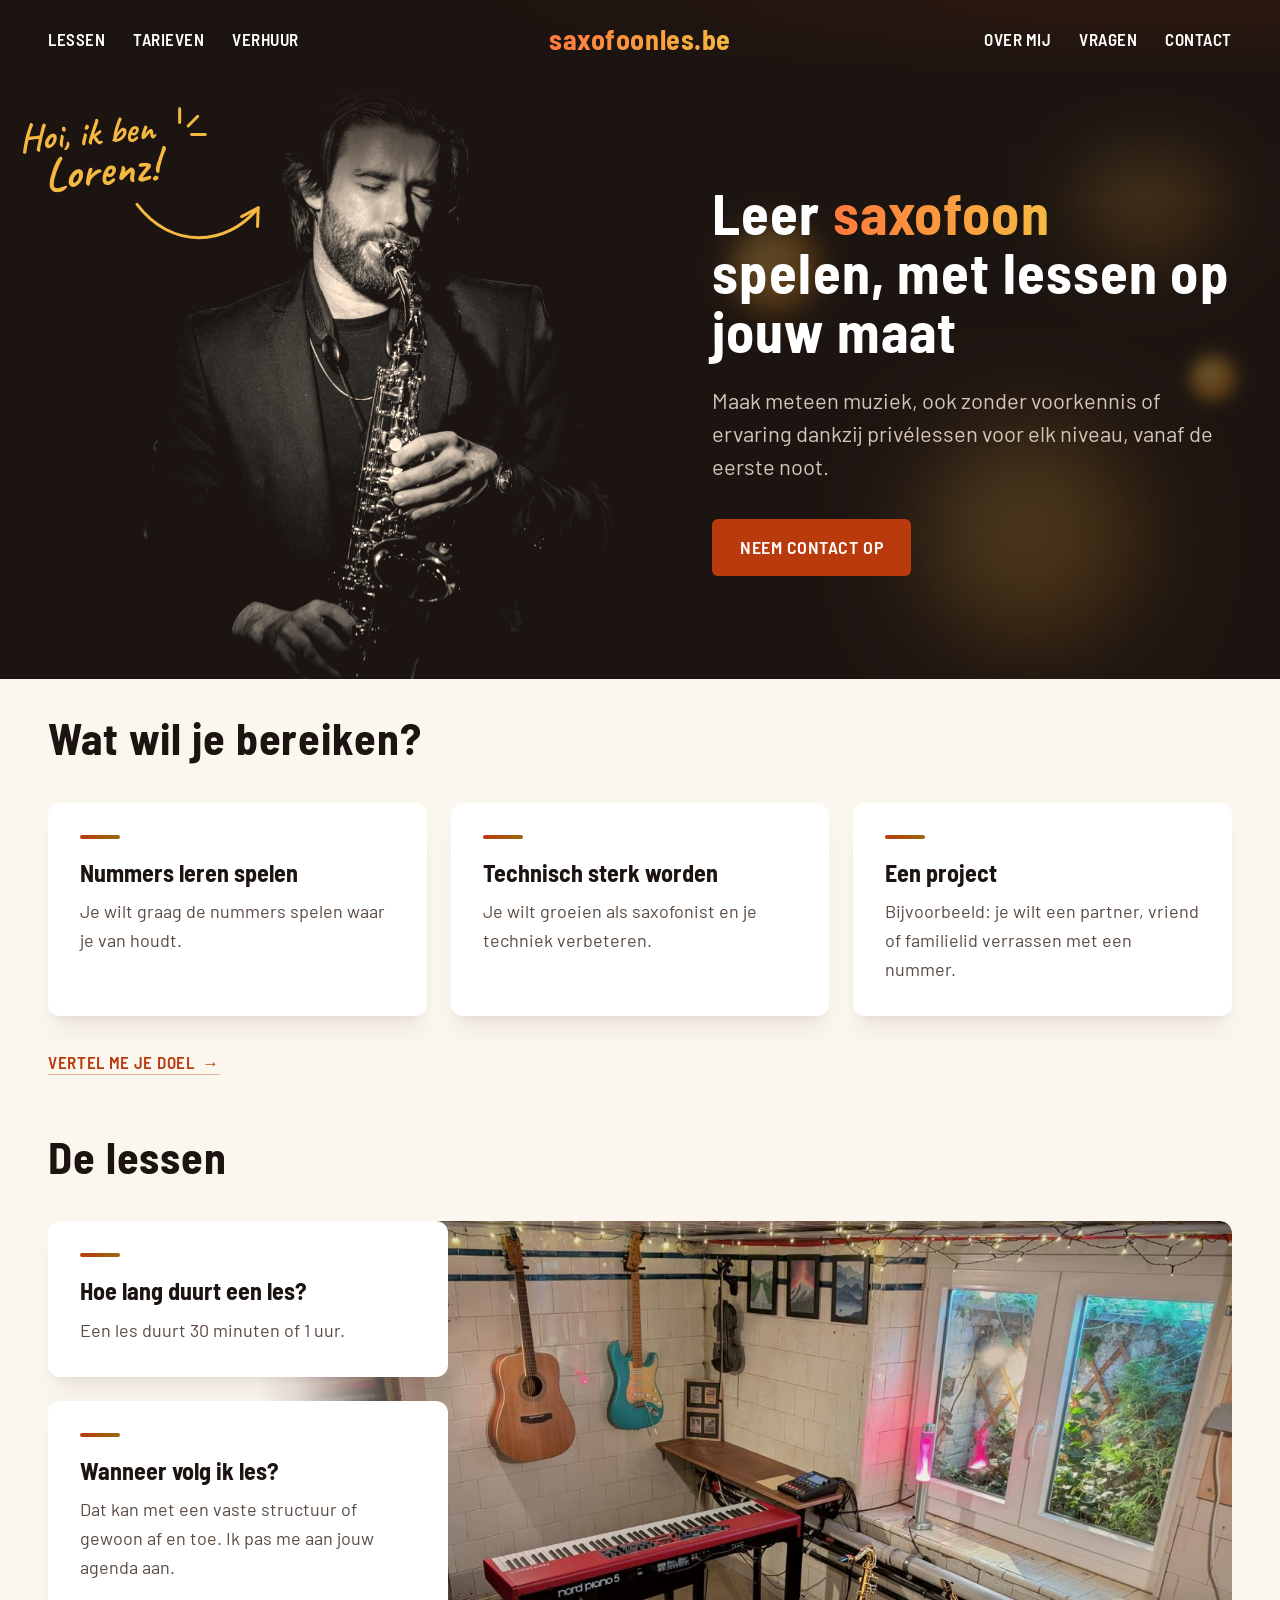
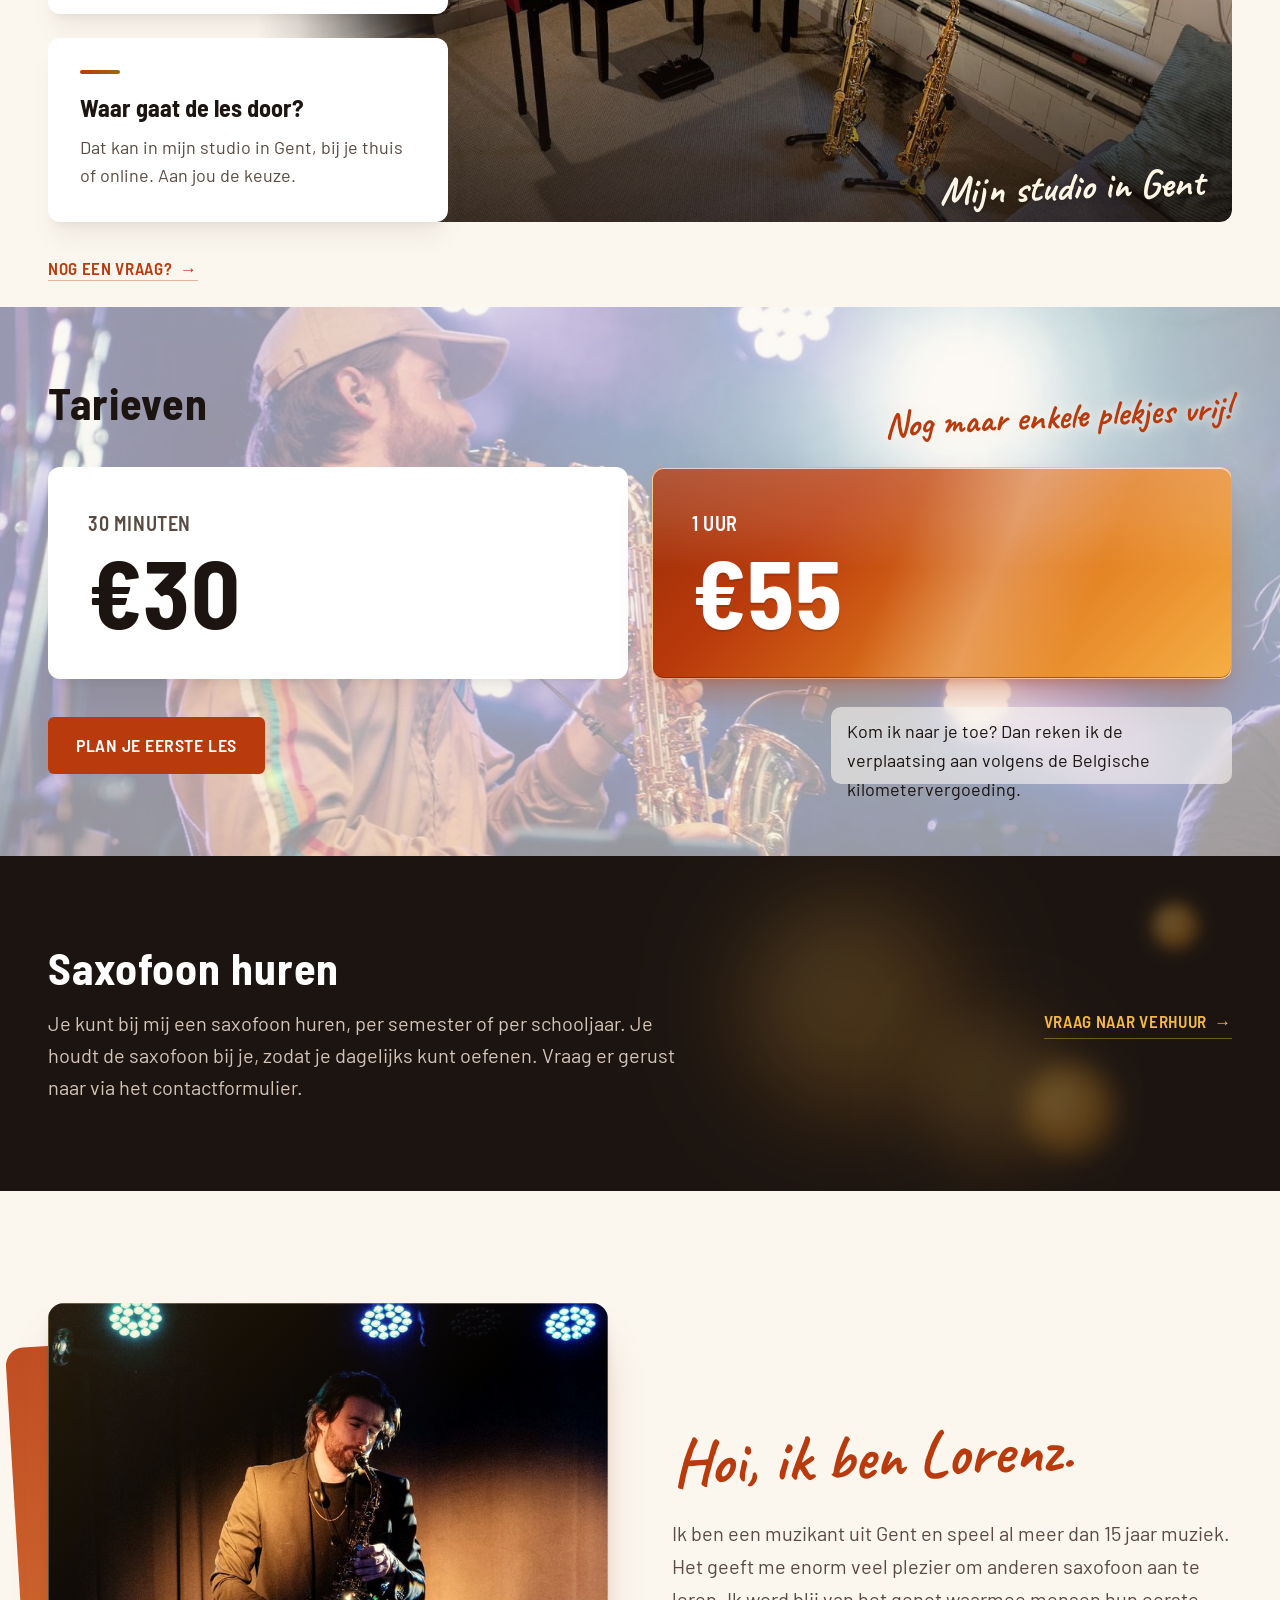
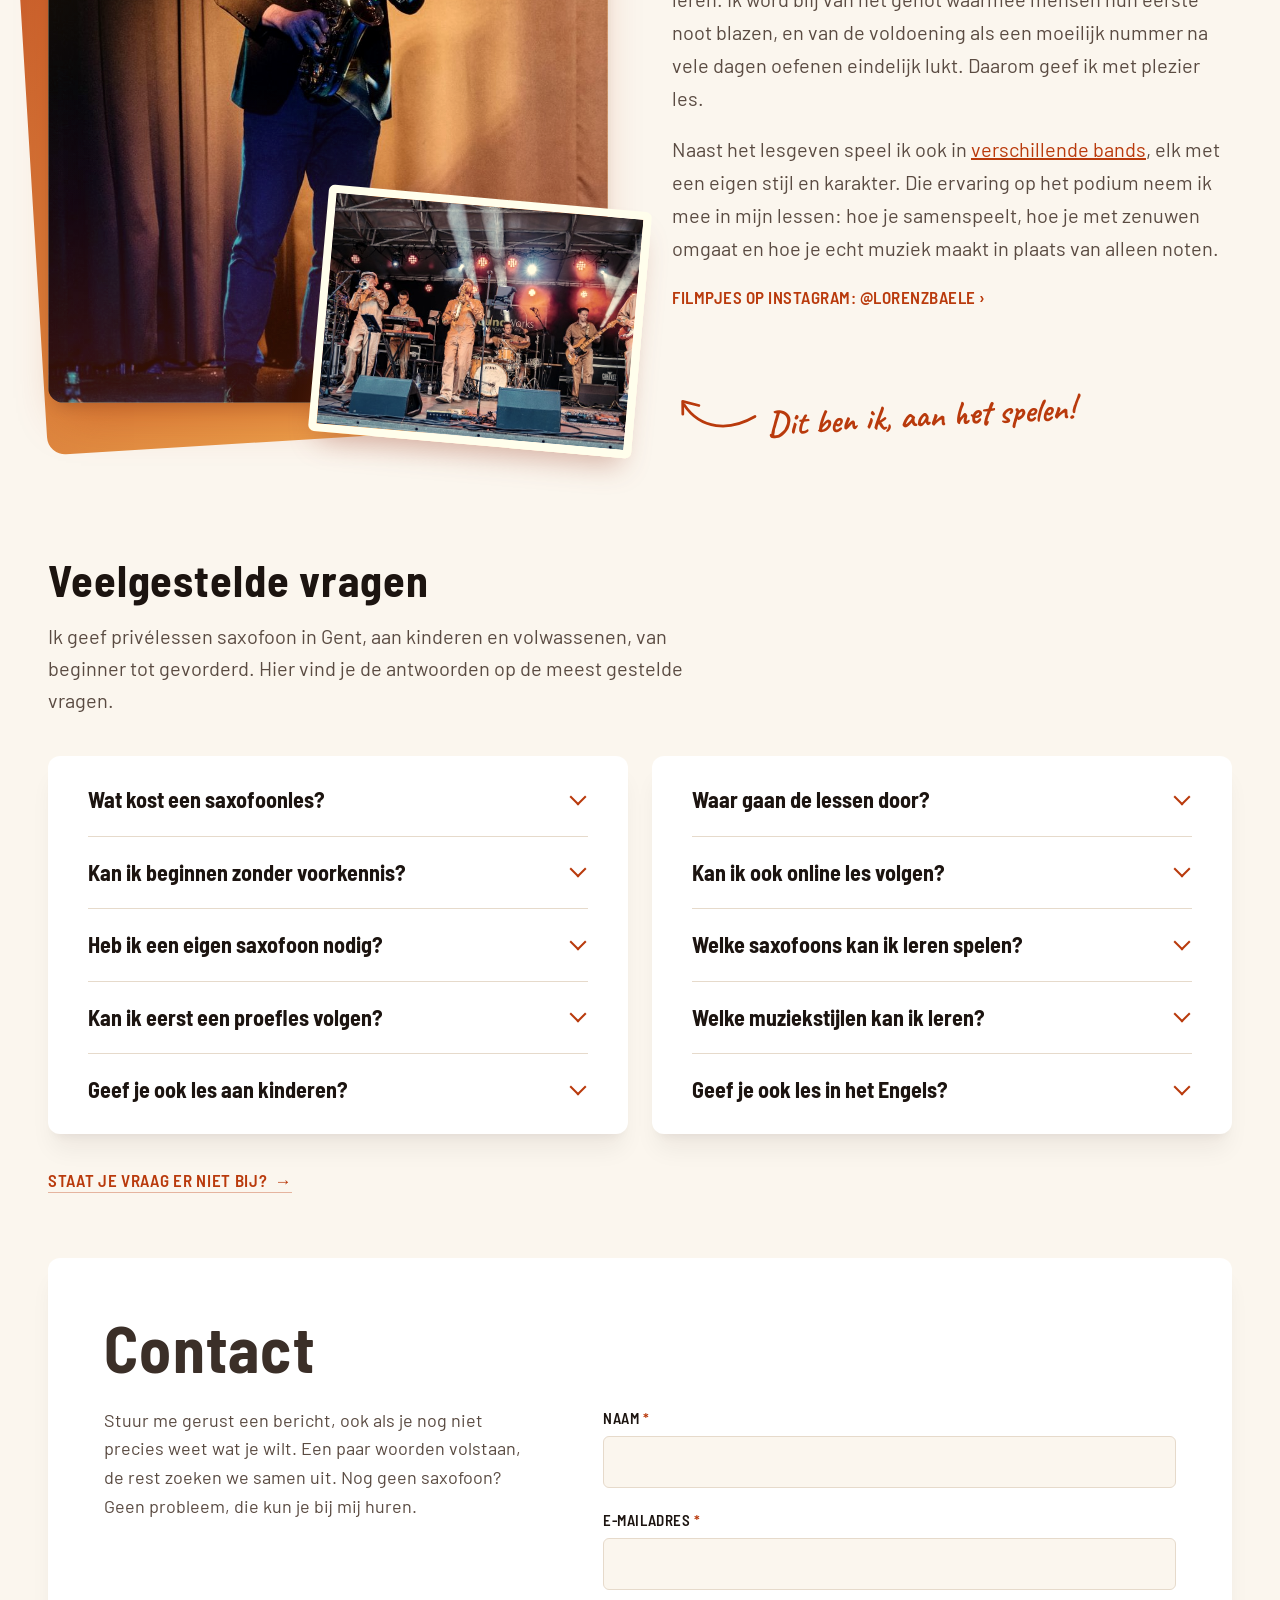
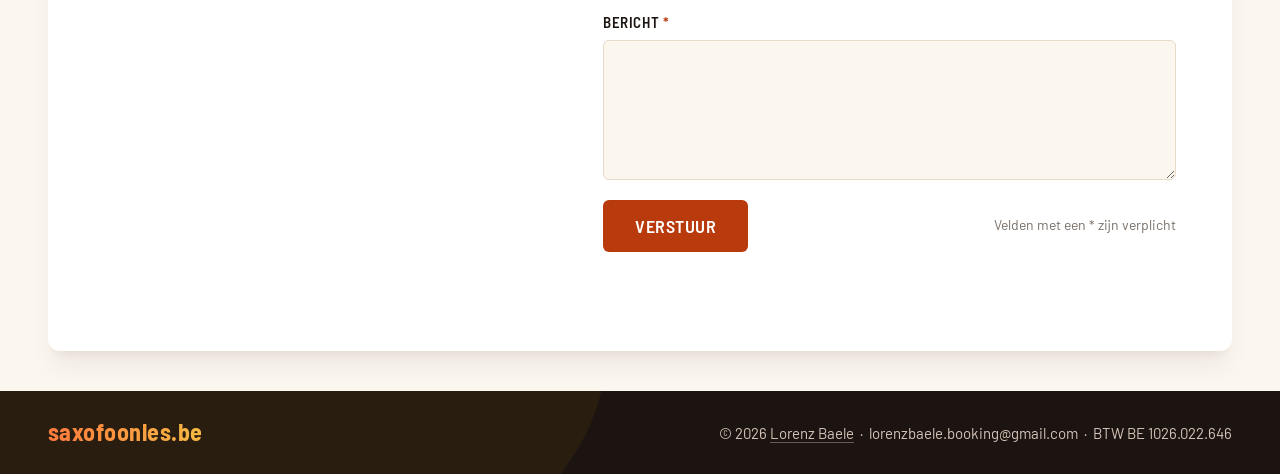
==== commit d9943c1a: "Goals before lessons, FAQ reordered - "Wat wil je bereiken?" now comes first in the lessons section," ====
--- a/index.html
+++ b/index.html
@@ -351,7 +351,29 @@
 
 <!-- LESSEN -->
 <div id="lessen" style="max-width: 1280px; margin: 0 auto; padding: 35px 48px 24px; box-sizing: border-box">
-<h2 style="font-family: 'Barlow Semi Condensed', sans-serif; font-weight: 700; font-size: 44px; line-height: 1.1; letter-spacing: 0.02em; margin: 0 0 40px">De lessen</h2>
+<h2 style="font-family: 'Barlow Semi Condensed', sans-serif; font-weight: 700; font-size: 44px; line-height: 1.1; letter-spacing: 0.02em; margin: 0 0 40px">Wat wil je bereiken?</h2>
+<div style="display: grid; grid-template-columns: repeat(auto-fit, minmax(min(280px, 100%), 1fr)); gap: 24px">
+<div style="background: #FFFFFF; border-radius: 12px; padding: 32px; box-shadow: 0 20px 25px -5px rgba(28,20,16,0.06), 0 8px 10px -6px rgba(28,20,16,0.06)">
+<div style="width: 40px; height: 4px; border-radius: 2px; background-image: linear-gradient(to right, #B93A0C, #9A6A0B); margin-bottom: 20px"></div>
+<h3 style="font-family: 'Barlow Semi Condensed', sans-serif; font-weight: 700; font-size: 24px; line-height: 1.2; margin: 0 0 10px">Nummers leren spelen</h3>
+<p style="margin: 0; color: #5A4B42">Je wilt graag de nummers spelen waar je van houdt.</p>
+</div>
+<div style="background: #FFFFFF; border-radius: 12px; padding: 32px; box-shadow: 0 20px 25px -5px rgba(28,20,16,0.06), 0 8px 10px -6px rgba(28,20,16,0.06)">
+<div style="width: 40px; height: 4px; border-radius: 2px; background-image: linear-gradient(to right, #B93A0C, #9A6A0B); margin-bottom: 20px"></div>
+<h3 style="font-family: 'Barlow Semi Condensed', sans-serif; font-weight: 700; font-size: 24px; line-height: 1.2; margin: 0 0 10px">Technisch sterk worden</h3>
+<p style="margin: 0; color: #5A4B42">Je wilt groeien als saxofonist en je techniek verbeteren.</p>
+</div>
+<div style="background: #FFFFFF; border-radius: 12px; padding: 32px; box-shadow: 0 20px 25px -5px rgba(28,20,16,0.06), 0 8px 10px -6px rgba(28,20,16,0.06)">
+<div style="width: 40px; height: 4px; border-radius: 2px; background-image: linear-gradient(to right, #B93A0C, #9A6A0B); margin-bottom: 20px"></div>
+<h3 style="font-family: 'Barlow Semi Condensed', sans-serif; font-weight: 700; font-size: 24px; line-height: 1.2; margin: 0 0 10px">Een project</h3>
+<p style="margin: 0; color: #5A4B42">Bijvoorbeeld: je wilt een partner, vriend of familielid verrassen met een nummer.</p>
+</div>
+</div>
+<div style="margin-top: 32px">
+<a href="#contact" class="tekstlink" data-bericht="Hoi Lorenz,&#10;Dit wil ik graag bereiken met de saxofoon: ">Vertel me je doel</a>
+</div>
+
+<h2 style="font-family: 'Barlow Semi Condensed', sans-serif; font-weight: 700; font-size: 44px; line-height: 1.1; letter-spacing: 0.02em; margin: 56px 0 40px">De lessen</h2>
 <!-- Kaartjes over de foto van de studio: naast elkaar op brede schermen, erboven op smalle -->
 <section class="lessen-studio">
 <div class="lessen-kaarten" style="display: grid; grid-template-columns: repeat(auto-fit, minmax(min(280px, 100%), 1fr)); gap: 24px">
@@ -380,28 +402,6 @@
 </section>
 <div style="margin-top: 32px">
 <a href="#contact" class="tekstlink" data-bericht="Hoi Lorenz,&#10;Ik heb nog een vraag over de lessen: ">Nog een vraag?</a>
-</div>
-
-<h2 style="font-family: 'Barlow Semi Condensed', sans-serif; font-weight: 700; font-size: 44px; line-height: 1.1; letter-spacing: 0.02em; margin: 56px 0 40px">Wat wil je bereiken?</h2>
-<div style="display: grid; grid-template-columns: repeat(auto-fit, minmax(min(280px, 100%), 1fr)); gap: 24px">
-<div style="background: #FFFFFF; border-radius: 12px; padding: 32px; box-shadow: 0 20px 25px -5px rgba(28,20,16,0.06), 0 8px 10px -6px rgba(28,20,16,0.06)">
-<div style="width: 40px; height: 4px; border-radius: 2px; background-image: linear-gradient(to right, #B93A0C, #9A6A0B); margin-bottom: 20px"></div>
-<h3 style="font-family: 'Barlow Semi Condensed', sans-serif; font-weight: 700; font-size: 24px; line-height: 1.2; margin: 0 0 10px">Nummers leren spelen</h3>
-<p style="margin: 0; color: #5A4B42">Je wilt graag de nummers spelen waar je van houdt.</p>
-</div>
-<div style="background: #FFFFFF; border-radius: 12px; padding: 32px; box-shadow: 0 20px 25px -5px rgba(28,20,16,0.06), 0 8px 10px -6px rgba(28,20,16,0.06)">
-<div style="width: 40px; height: 4px; border-radius: 2px; background-image: linear-gradient(to right, #B93A0C, #9A6A0B); margin-bottom: 20px"></div>
-<h3 style="font-family: 'Barlow Semi Condensed', sans-serif; font-weight: 700; font-size: 24px; line-height: 1.2; margin: 0 0 10px">Technisch sterk worden</h3>
-<p style="margin: 0; color: #5A4B42">Je wilt groeien als saxofonist en je techniek verbeteren.</p>
-</div>
-<div style="background: #FFFFFF; border-radius: 12px; padding: 32px; box-shadow: 0 20px 25px -5px rgba(28,20,16,0.06), 0 8px 10px -6px rgba(28,20,16,0.06)">
-<div style="width: 40px; height: 4px; border-radius: 2px; background-image: linear-gradient(to right, #B93A0C, #9A6A0B); margin-bottom: 20px"></div>
-<h3 style="font-family: 'Barlow Semi Condensed', sans-serif; font-weight: 700; font-size: 24px; line-height: 1.2; margin: 0 0 10px">Een project</h3>
-<p style="margin: 0; color: #5A4B42">Bijvoorbeeld: je wilt een partner, vriend of familielid verrassen met een nummer.</p>
-</div>
-</div>
-<div style="margin-top: 32px">
-<a href="#contact" class="tekstlink" data-bericht="Hoi Lorenz,&#10;Dit wil ik graag bereiken met de saxofoon: ">Vertel me je doel</a>
 </div>
 </div>
 
@@ -495,19 +495,23 @@
 <p>Ja, zeker. Je hebt geen ervaring nodig en je hoeft geen noten te kunnen lezen. Je maakt vanaf de eerste les muziek. Noten lezen leer ik je gaandeweg, als je dat wilt.</p>
 </details>
 <details>
+<summary><h3>Heb ik een eigen saxofoon nodig?</h3></summary>
+<p>Nee. Je kunt bij mij een saxofoon huren, per semester of per schooljaar. Je houdt hem bij je thuis, zodat je elke dag kunt oefenen.</p>
+</details>
+<details>
+<summary><h3>Kan ik eerst een proefles volgen?</h3></summary>
+<p>Ja. Je eerste les is een gewone les aan het gewone tarief, en je zit nergens aan vast. Daarna beslis je zelf of je verder wilt, en hoe vaak.</p>
+</details>
+<details>
 <summary><h3>Geef je ook les aan kinderen?</h3></summary>
 <p>Ja, ik geef les aan kinderen, tieners en volwassenen. Er is geen vaste minimumleeftijd: dat hangt af van het kind, bijvoorbeeld of het de saxofoon al goed kan vasthouden en genoeg adem heeft. Twijfel je? Stuur me een bericht, dan bekijken we het samen.</p>
 </details>
-<details>
-<summary><h3>Kan ik eerst een proefles volgen?</h3></summary>
-<p>Ja. Je eerste les is een gewone les aan het gewone tarief, en je zit nergens aan vast. Daarna beslis je zelf of je verder wilt, en hoe vaak.</p>
-</details>
+</div>
+<div class="faq">
 <details>
 <summary><h3>Waar gaan de lessen door?</h3></summary>
 <p>In mijn studio in Gent, bij je thuis of online. Aan huis kom ik in Gent en omgeving.</p>
 </details>
-</div>
-<div class="faq">
 <details>
 <summary><h3>Kan ik ook online les volgen?</h3></summary>
 <p>Ja, via een videogesprek. Handig als je wat verder woont of weinig tijd hebt om je te verplaatsen.</p>
@@ -519,10 +523,6 @@
 <details>
 <summary><h3>Welke muziekstijlen kan ik leren?</h3></summary>
 <p>Wat jij graag speelt: pop en rock, jazz, funk en soul of klassiek. We kiezen samen de nummers waar jij zin in hebt.</p>
-</details>
-<details>
-<summary><h3>Heb ik een eigen saxofoon nodig?</h3></summary>
-<p>Nee. Je kunt bij mij een saxofoon huren, per semester of per schooljaar. Je houdt hem bij je thuis, zodat je elke dag kunt oefenen.</p>
 </details>
 <details>
 <summary><h3>Geef je ook les in het Engels?</h3></summary>
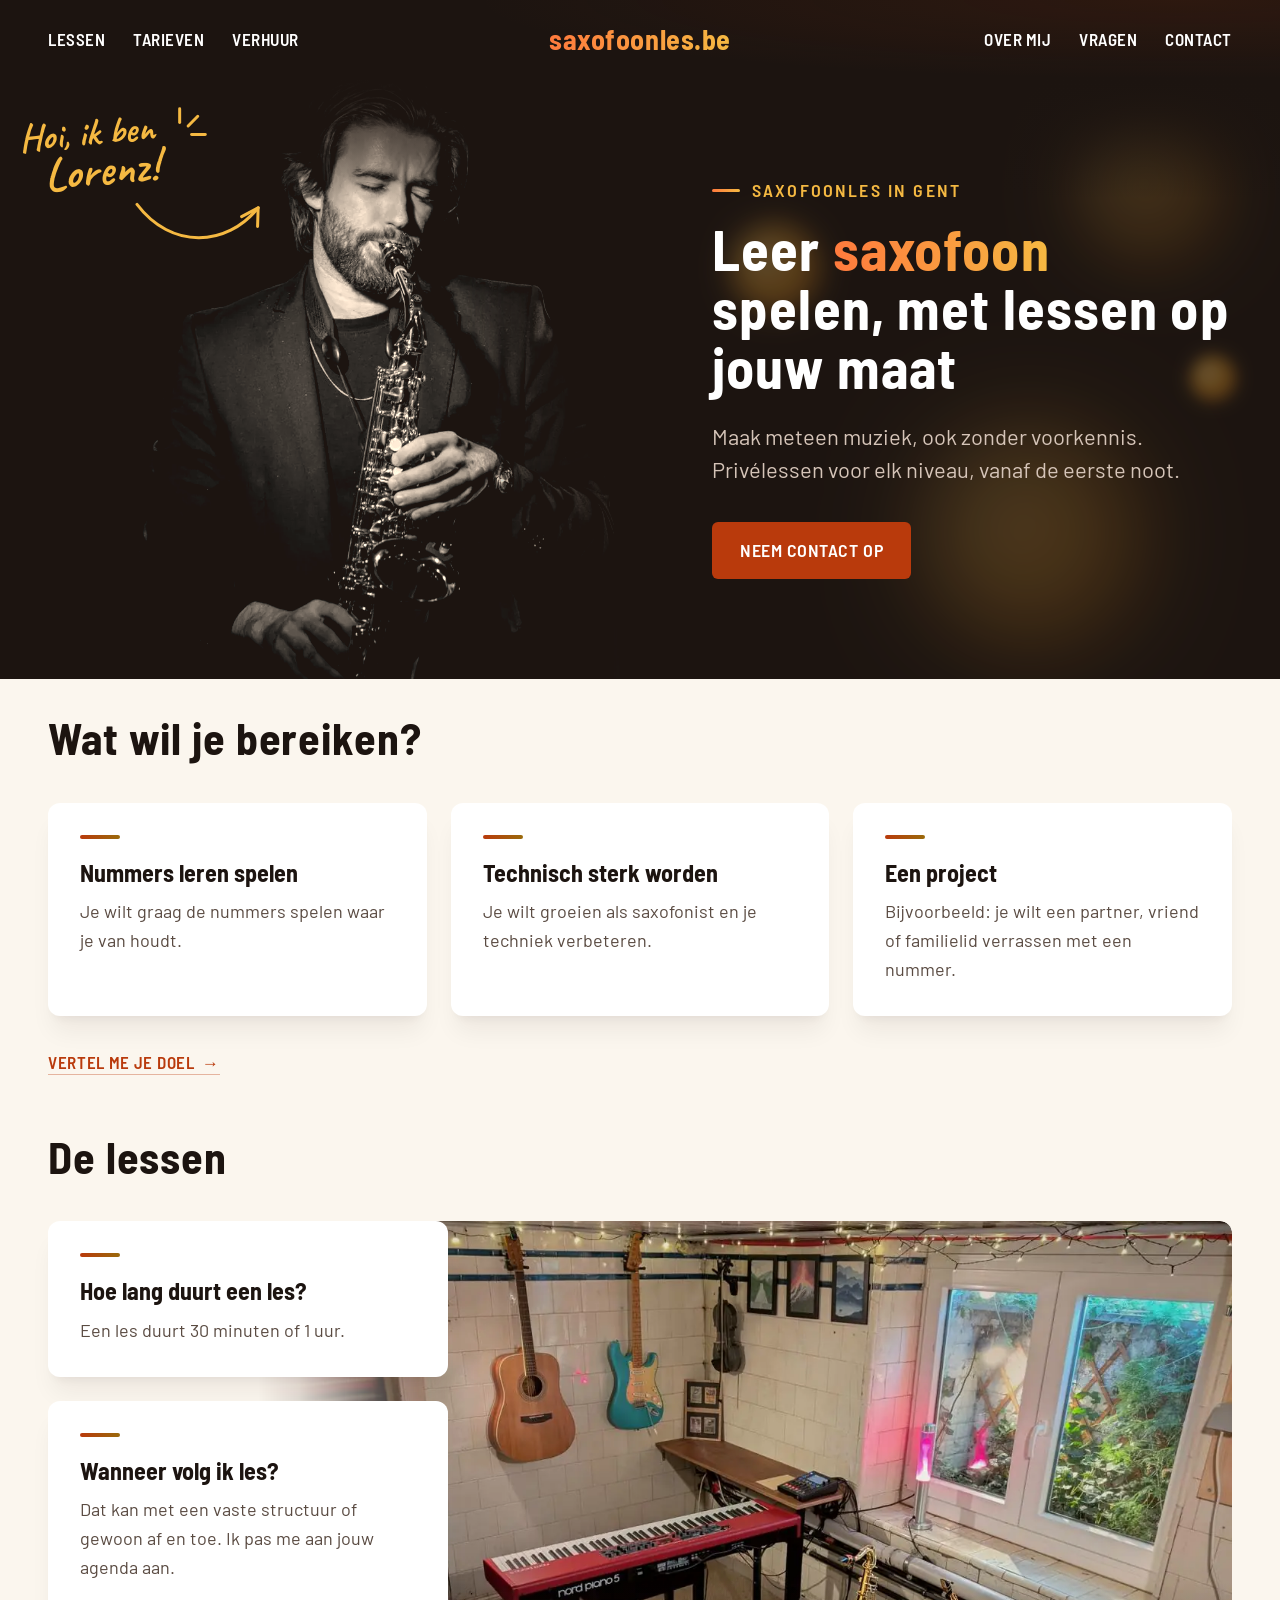
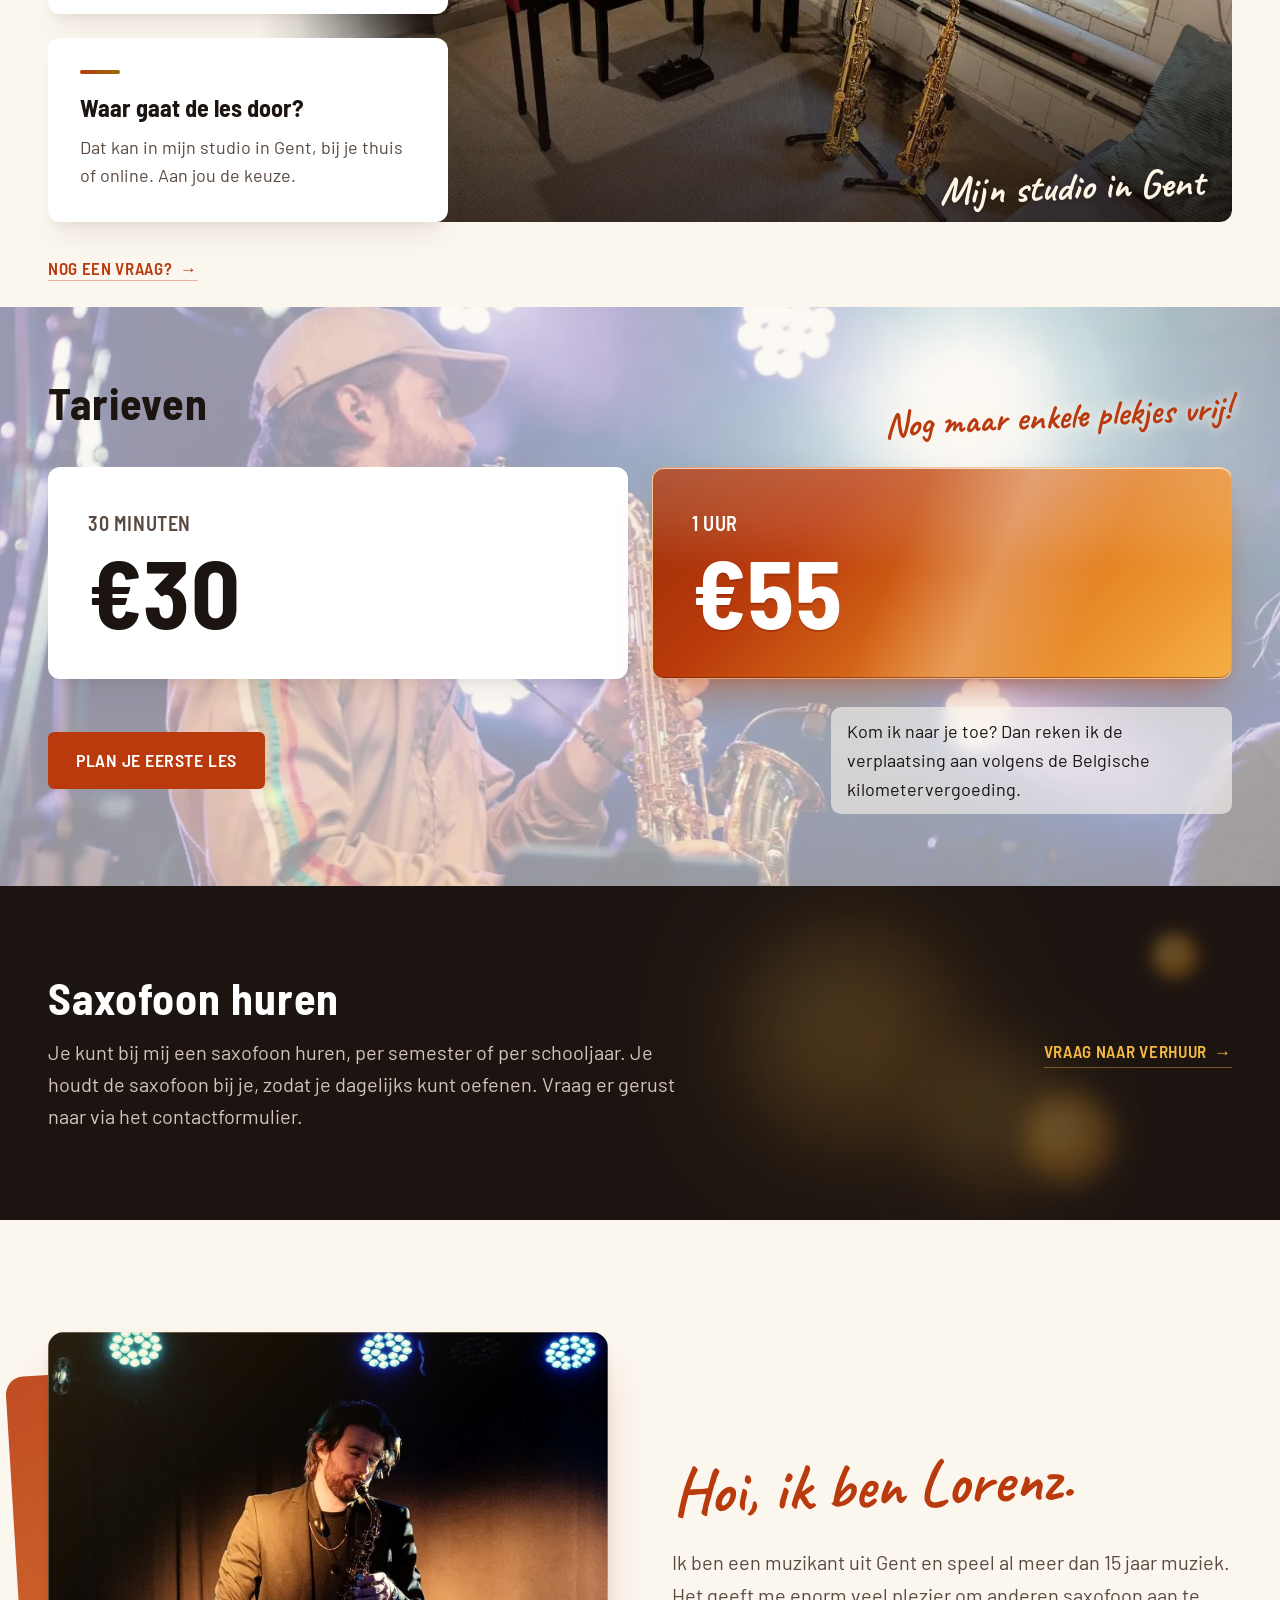
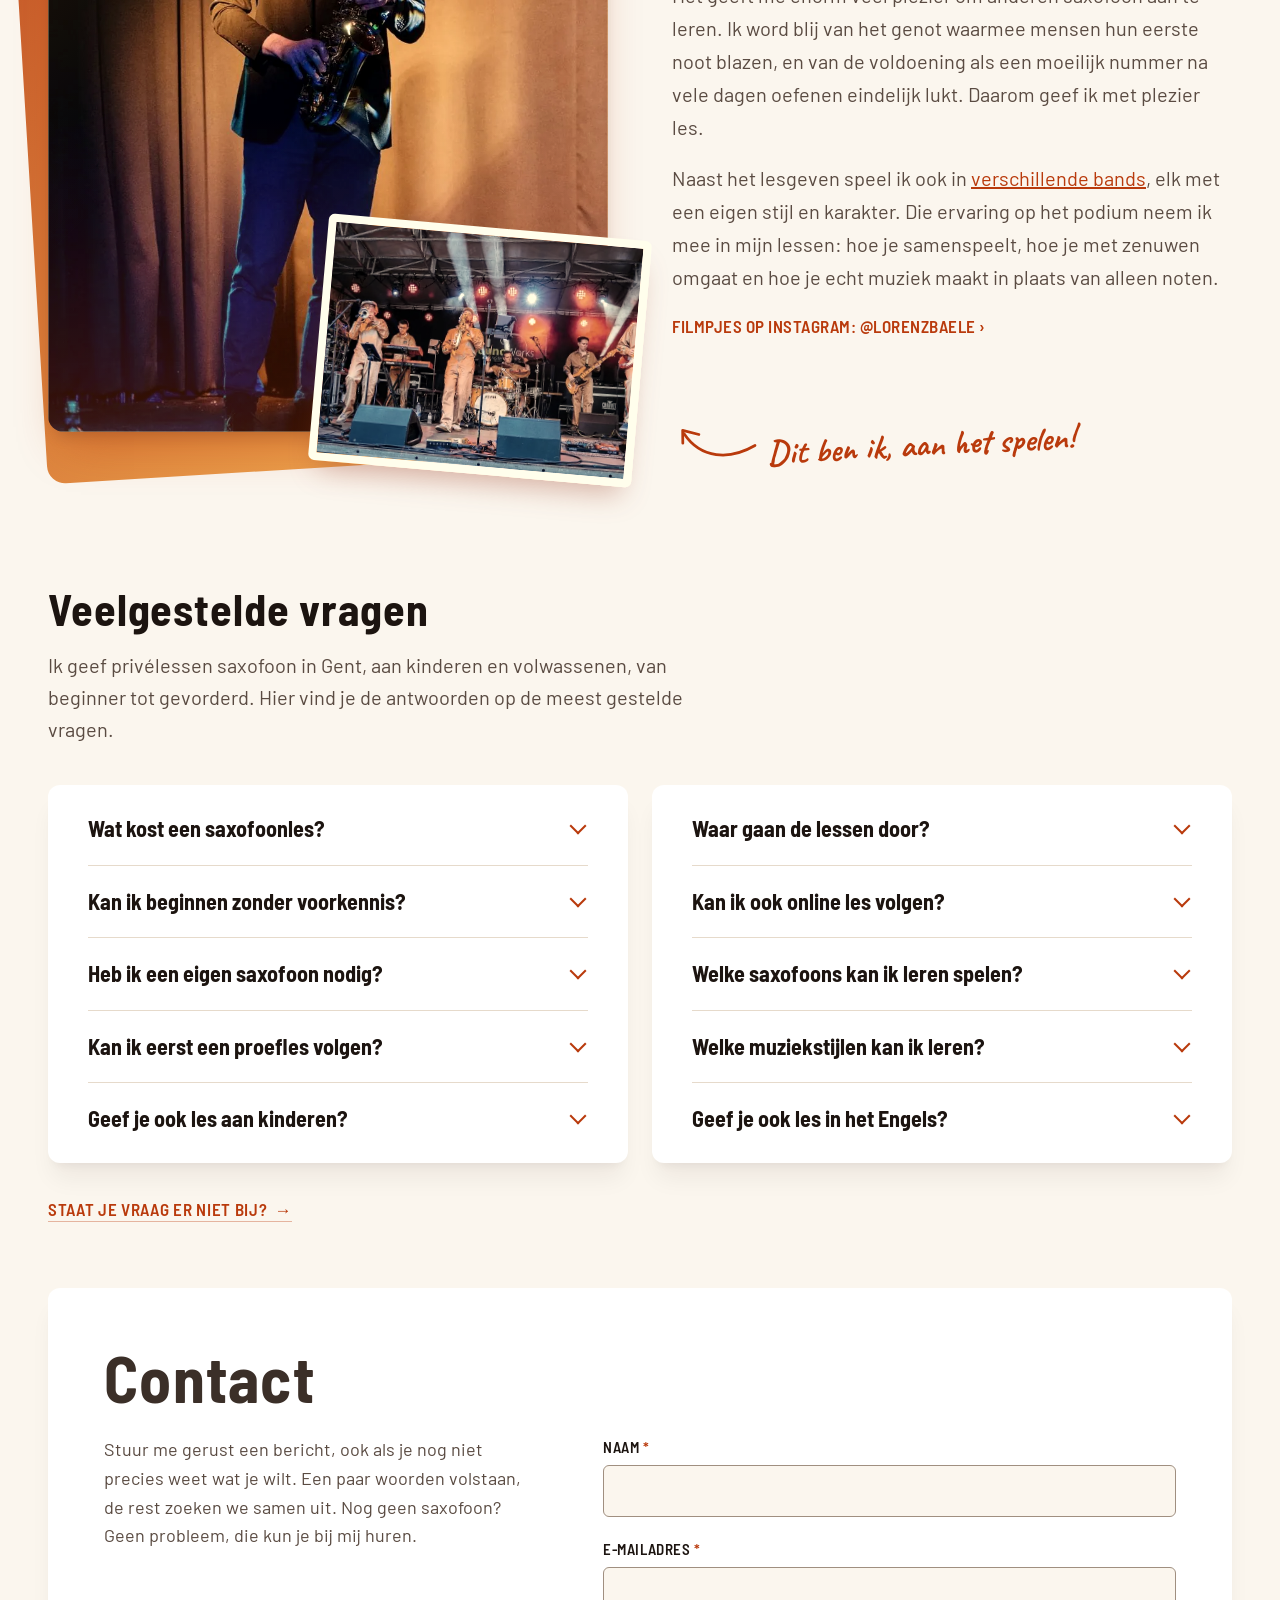
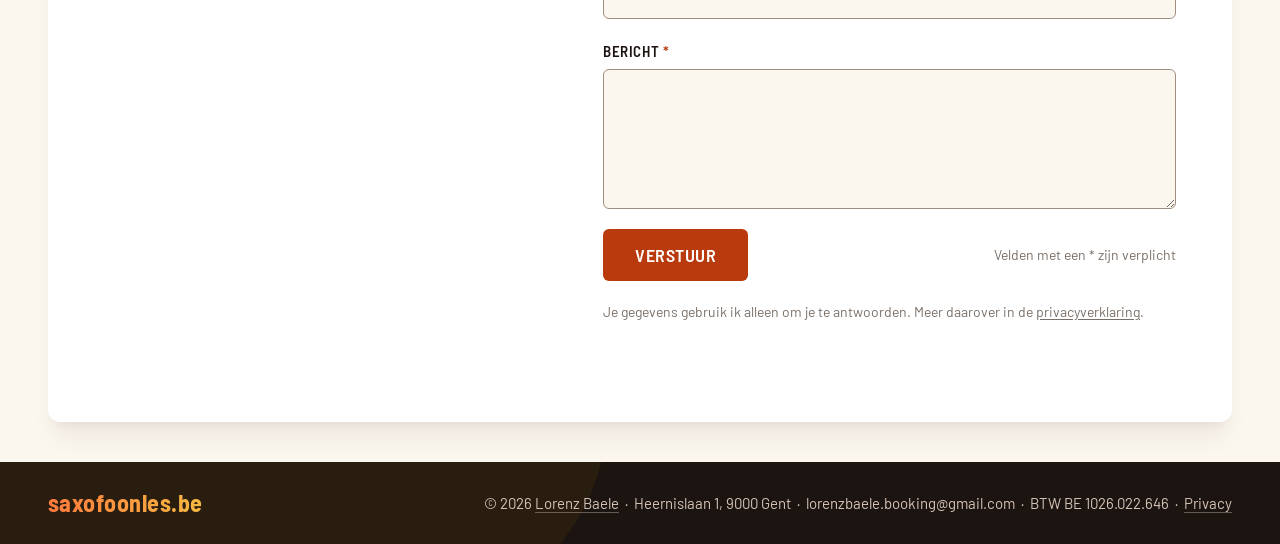
==== commit 055a9641: "Self-hosted fonts, WebP photos and privacy page - Fonts and photos come from the site itself: no req" ====
--- a/index.html
+++ b/index.html
@@ -27,11 +27,16 @@
   "description": "Privélessen saxofoon in Gent voor kinderen en volwassenen, van beginner tot gevorderd, ook zonder voorkennis. In mijn studio, bij je thuis of online, in het Nederlands of het Engels.",
   "url": "https://saxofoonles.be/",
   "image": "https://saxofoonles.be/images/banner-lorenz.jpg",
+  "logo": "https://saxofoonles.be/images/favicon.png",
   "email": "lorenzbaele.booking@gmail.com",
-  "sameAs": ["https://share.google/q1eaXr8Y3tEJmEfM5"],
+  "vatID": "BE1026022646",
+  "sameAs": ["https://maps.google.com/?cid=5194129447733552428"],
+  "hasMap": "https://maps.google.com/?cid=5194129447733552428",
   "priceRange": "€30 - €55",
   "address": {
     "@type": "PostalAddress",
+    "streetAddress": "Heernislaan 1",
+    "postalCode": "9000",
     "addressLocality": "Gent",
     "addressCountry": "BE"
   },
@@ -100,9 +105,14 @@
 <link rel="icon" href="favicon.ico" sizes="48x48">
 <link rel="icon" href="images/favicon.png" type="image/png" sizes="192x192">
 <link rel="apple-touch-icon" href="images/favicon.png">
-<link rel="preconnect" href="https://fonts.googleapis.com">
-<link href="https://fonts.googleapis.com/css2?family=Barlow:wght@400;500;600;700&amp;family=Barlow+Semi+Condensed:wght@600;700&amp;family=Caveat:wght@700&amp;display=swap" rel="stylesheet">
+<link rel="preload" href="fonts/barlow-400.woff2" as="font" type="font/woff2" crossorigin>
+<link rel="preload" href="fonts/barlow-semi-condensed-700.woff2" as="font" type="font/woff2" crossorigin>
 <style>
+/* Lettertypes staan op de site zelf, niet bij Google Fonts: sneller, en er gaat geen IP-adres naar Google */
+@font-face{font-family:'Barlow';font-style:normal;font-weight:400;font-display:swap;src:url(fonts/barlow-400.woff2) format('woff2')}
+@font-face{font-family:'Barlow Semi Condensed';font-style:normal;font-weight:600;font-display:swap;src:url(fonts/barlow-semi-condensed-600.woff2) format('woff2')}
+@font-face{font-family:'Barlow Semi Condensed';font-style:normal;font-weight:700;font-display:swap;src:url(fonts/barlow-semi-condensed-700.woff2) format('woff2')}
+@font-face{font-family:'Caveat';font-style:normal;font-weight:700;font-display:swap;src:url(fonts/caveat-700.woff2) format('woff2')}
 body{margin:0}
 a{color:#B93A0C}a:hover{color:#1C1410}
 input,textarea,button{font-family:inherit}
@@ -112,6 +122,9 @@
 body{overflow-x:hidden;background:#FBF6EE}
 a:focus-visible,button:focus-visible,input:focus-visible,textarea:focus-visible{outline:3px solid #D9701F;outline-offset:2px}
 .hero-shade{display:none}
+/* Klein label boven de titel, in de h1 zodat "Saxofoonles in Gent" in de belangrijkste titel staat */
+.hero-label{display:block;margin-bottom:16px;font-weight:600;font-size:18px;line-height:1.3;letter-spacing:.12em;text-transform:uppercase;color:#F5B942}
+.hero-label::before{content:"";display:inline-block;width:28px;height:3px;margin-right:12px;border-radius:2px;background-image:linear-gradient(to right,#FF7A3D,#F5B942);vertical-align:middle;transform:translateY(-2px)}
 /* Tekstlink met pijltje, voor de rustigere oproepen */
 .tekstlink{color:#B93A0C;text-decoration:none;font-family:'Barlow Semi Condensed',sans-serif;font-weight:600;font-size:17px;letter-spacing:0.04em;text-transform:uppercase;border-bottom:1px solid rgba(185,58,12,.35);padding-bottom:2px;transition:color .25s ease,border-color .25s ease}
 .tekstlink::after{content:"\00a0\00a0→"}
@@ -122,6 +135,9 @@
 /* Naam in de footer linkt naar lorenzbaele.be, rustig op de donkere achtergrond */
 .footer-link{color:inherit;text-decoration:underline;text-decoration-color:rgba(213,196,184,.4);text-underline-offset:3px;transition:color .25s ease,text-decoration-color .25s ease}
 .footer-link:hover{color:#F5B942;text-decoration-color:#F5B942}
+/* E-mailadres in de footer: ziet eruit als gewone tekst, maar opent je mailprogramma */
+.footer-mail{color:inherit;text-decoration:none;text-underline-offset:3px;transition:color .25s ease}
+.footer-mail:hover{color:#F5B942;text-decoration:underline}
 /* Brede schermen: het belichte gordijn rechts in de foto laten wegvloeien in de achtergrond */
 @media (min-width:1051px){
   .hero-img{-webkit-mask-image:linear-gradient(to right,#000 46%,transparent 62%);mask-image:linear-gradient(to right,#000 46%,transparent 62%)}
@@ -230,6 +246,8 @@
   .nav-bar{display:flex!important;flex-wrap:wrap;justify-content:center;padding:14px 20px!important}
   .nav-logo{order:-1;flex-basis:100%;text-align:center}
   .nav-links{justify-content:center!important}
+  /* Footer: elk gegeven op een eigen regel, anders blijft er een los puntje achter aan een regel */
+  .footer-punt{display:block;height:0;overflow:hidden}
 }
 @media (max-width:720px){
   #lessen,#over-mij,#vragen,#contact{padding-left:20px!important;padding-right:20px!important}
@@ -273,14 +291,13 @@
   .verhuur-bokeh>span:nth-child(3){left:-50px!important;top:auto!important;bottom:-30px}
   .verhuur-bokeh>span:nth-child(4){left:calc(100% - 30px)!important;top:45%!important}
   #tarieven>div:last-child{padding:40px 20px!important}
-  #tarieven p{width:auto!important;height:auto!important;margin-left:0!important}
+  #tarieven p{max-width:none!important;margin-left:0!important}
   .tarieven-onder{flex-direction:column-reverse;align-items:flex-start!important}
   #verhuur>div:last-child{padding:44px 20px!important;gap:24px!important}
   .lessen-kaarten{gap:12px!important}
   .lessen-kaarten>div{padding:18px 20px!important}
   .lessen-kaarten>div>div:first-child{margin-bottom:10px!important}
   #contact>div{padding:28px 22px!important}
-  .footer-punt{display:block;height:0;overflow:hidden}
 }
 </style>
 </head>
@@ -309,7 +326,7 @@
 <div id="top" style="position: relative; overflow: hidden; min-height: 600px; display: flex; align-items: center; background: #1C1410">
 <div class="hero-foto" style="position: absolute; left: 0; top: 0; width: 100%; height: 100%; transform-origin: 50% 22%; transform: translateX(-10%) scale(1)">
 <div class="hero-kader" style="position: absolute; left: 0; top: 22%; width: 100%; min-height: 100%; aspect-ratio: 3 / 2; transform: translateY(-22%)">
-<img class="hero-img" fetchpriority="high" decoding="async" src="images/banner-lorenz.jpg" alt="Lorenz speelt saxofoon" style="width: 100%; height: 100%; object-fit: cover; display: block; filter: sepia(0.38) saturate(1.2) hue-rotate(-10deg)">
+<img class="hero-img" fetchpriority="high" decoding="async" src="images/banner-lorenz.webp" alt="Lorenz speelt saxofoon" style="width: 100%; height: 100%; object-fit: cover; display: block; filter: sepia(0.38) saturate(1.2) hue-rotate(-10deg)">
 </div>
 </div>
 <div style="position: absolute; left: 0; top: 0; right: 0; bottom: 0; background: #1C1410; mix-blend-mode: lighten; pointer-events: none"></div>
@@ -342,8 +359,8 @@
 </div>
 <div style="position: relative; width: 100%; max-width: 1280px; margin: 0 auto; padding: 96px 48px; box-sizing: border-box">
 <div style="margin-left: auto; max-width: 520px">
-<h1 style="font-family: 'Barlow Semi Condensed', sans-serif; font-weight: 700; font-size: clamp(40px, 4.4vw, 60px); line-height: 1.05; letter-spacing: 0.02em; color: #FFFFFF; margin: 0 0 24px">Leer <span style="background-image: linear-gradient(to right, #FF7A3D, #F5B942); -webkit-background-clip: text; background-clip: text; color: transparent; -webkit-text-fill-color: transparent">saxofoon</span> spelen, met lessen op jouw maat</h1>
-<p style="font-size: 22px; line-height: 1.5; color: #D5C4B8; max-width: 540px; margin: 0 0 36px">Maak meteen muziek, ook zonder voorkennis of ervaring dankzij privélessen voor elk niveau, vanaf de eerste noot.</p>
+<h1 style="font-family: 'Barlow Semi Condensed', sans-serif; font-weight: 700; font-size: clamp(40px, 4.4vw, 60px); line-height: 1.05; letter-spacing: 0.02em; color: #FFFFFF; margin: 0 0 24px"><span class="hero-label">Saxofoonles in Gent</span> Leer <span style="background-image: linear-gradient(to right, #FF7A3D, #F5B942); -webkit-background-clip: text; background-clip: text; color: transparent; -webkit-text-fill-color: transparent">saxofoon</span> spelen, met lessen op jouw maat</h1>
+<p style="font-size: 22px; line-height: 1.5; color: #D5C4B8; max-width: 540px; margin: 0 0 36px">Maak meteen muziek, ook zonder voorkennis. Privélessen voor elk niveau, vanaf de eerste noot.</p>
 <a href="#contact" data-bericht="Hoi Lorenz,&#10;Ik wil graag saxofoon leren spelen. Kan ik bij jou les volgen?" style="display: inline-block; background: #B93A0C; color: #FFFFFF; text-decoration: none; font-family: 'Barlow Semi Condensed', sans-serif; font-weight: 600; font-size: 18px; letter-spacing: 0.03em; text-transform: uppercase; padding: 14px 28px; border-radius: 6px">Neem contact op</a>
 </div>
 </div>
@@ -395,7 +412,7 @@
 </div>
 <!-- Foto van de studio, met een handgeschreven onderschrift -->
 <figure class="studio-foto">
-<img loading="lazy" decoding="async" src="images/studio-gent.jpg" width="1280" height="964" alt="Mijn studio in Gent, met een piano, gitaren en twee saxofoons op een standaard">
+<img loading="lazy" decoding="async" src="images/studio-gent.webp" width="1280" height="964" alt="Mijn studio in Gent, met een piano, gitaren en twee saxofoons op een standaard">
 <div aria-hidden="true" class="studio-foto-schaduw"></div>
 <figcaption>Mijn studio in Gent</figcaption>
 </figure>
@@ -411,7 +428,7 @@
 <!-- VERHUUR -->
 <div id="tarieven" style="position: relative; margin-top: 0px; padding-top: 0px; padding-bottom: 0px">
 <div aria-hidden="true" style="position: absolute; left: 0; top: 0; width: 100%; height: 100%; overflow: hidden; opacity: 0.4; pointer-events: none">
-<img loading="lazy" decoding="async" src="images/achtergrond-tarieven.jpg" alt="Lorenz speelt altsaxofoon op een podium in blauw licht" style="width: 100%; height: 100%; object-fit: cover; object-position: 50% 59%; transform-origin: 50% 59%; transform: translateX(-4%) scale(1.25); display: block; filter: saturate(0.7)">
+<img loading="lazy" decoding="async" src="images/achtergrond-tarieven.webp" alt="Lorenz speelt altsaxofoon op een podium in blauw licht" style="width: 100%; height: 100%; object-fit: cover; object-position: 50% 59%; transform-origin: 50% 59%; transform: translateX(-4%) scale(1.25); display: block; filter: saturate(0.7)">
 </div>
 <div style="position: relative; max-width: 1280px; margin: 0 auto; padding: 72px 48px 72px; box-sizing: border-box">
 <div class="tarieven-kop" style="display: flex; flex-wrap: wrap; align-items: flex-end; gap: 0 28px; margin: 0 0 40px">
@@ -431,7 +448,7 @@
 </div>
 <div class="tarieven-onder" style="display: flex; flex-wrap: wrap; align-items: center; justify-content: space-between; gap: 20px 24px; margin-top: 28px">
 <a href="#contact" data-bericht="Hoi Lorenz,&#10;Ik wil graag mijn eerste les plannen." style="background: #B93A0C; color: #FFFFFF; text-decoration: none; font-family: 'Barlow Semi Condensed', sans-serif; font-weight: 600; font-size: 18px; letter-spacing: 0.03em; text-transform: uppercase; padding: 14px 28px; border-radius: 6px">Plan je eerste les</a>
-<p style="display: block; box-sizing: border-box; width: 401px; margin: 0 0 0 auto; padding: 10px 16px; background: rgba(251,246,238,0.6); -webkit-backdrop-filter: blur(8px); backdrop-filter: blur(8px); border-radius: 10px; color: #1C1410; height: 77px">Kom ik naar je toe? Dan reken ik de verplaatsing aan volgens de Belgische kilometervergoeding.</p>
+<p style="display: block; box-sizing: border-box; max-width: 401px; margin: 0 0 0 auto; padding: 10px 16px; background: rgba(251,246,238,0.6); -webkit-backdrop-filter: blur(8px); backdrop-filter: blur(8px); border-radius: 10px; color: #1C1410">Kom ik naar je toe? Dan reken ik de verplaatsing aan volgens de Belgische kilometervergoeding.</p>
 </div>
 </div>
 </div><div id="verhuur" style="background: #1C1410; color: #FFFFFF; margin-top: 0; position: relative; overflow: hidden">
@@ -459,11 +476,11 @@
 <div aria-hidden="true" style="position: absolute; left: -22px; top: 28px; right: 26px; bottom: 0; border-radius: 18px; background: linear-gradient(135deg, #B93A0C 0%, #F6AE45 100%); transform: rotate(-3.5deg); opacity: 0.9"></div>
 <div style="position: relative">
 <div style="position: relative; border-radius: 16px; overflow: hidden; box-shadow: 0 28px 44px -18px rgba(185,58,12,0.40), 0 10px 16px -8px rgba(28,20,16,0.22)">
-<img loading="lazy" decoding="async" src="images/portret-podium.jpg" alt="Lorenz speelt saxofoon op een podium" style="width: 100%; aspect-ratio: 4 / 5; object-fit: cover; object-position: 50% 15%; display: block; filter: sepia(0.22) saturate(1.08) contrast(1.03)">
+<img loading="lazy" decoding="async" src="images/portret-podium.webp" alt="Lorenz speelt saxofoon op een podium" style="width: 100%; aspect-ratio: 4 / 5; object-fit: cover; object-position: 50% 15%; display: block; filter: sepia(0.22) saturate(1.08) contrast(1.03)">
 <div aria-hidden="true" style="position: absolute; left: 0; top: 0; right: 0; bottom: 0; pointer-events: none; background: linear-gradient(135deg, rgba(246,174,69,0.16) 0%, rgba(246,174,69,0) 42%), linear-gradient(180deg, rgba(185,58,12,0) 55%, rgba(185,58,12,0.30) 100%); box-shadow: inset 0 0 0 1px rgba(255,225,170,0.30)"></div>
 </div>
 </div>
-<img class="over-kiekje" loading="lazy" decoding="async" src="images/kiekje-band.jpg" alt="Lorenz speelt saxofoon met zijn band op het podium" style="position: absolute; right: -34px; bottom: -6px; width: 55%; aspect-ratio: 4 / 3; object-fit: cover; object-position: 40% 50%; border: 8px solid #FFF6E6; border-radius: 6px; transform: rotate(5deg); box-shadow: 0 18px 28px -10px rgba(185,58,12,0.38); filter: sepia(0.42) saturate(0.92) contrast(1.03) hue-rotate(-8deg); display: block">
+<img class="over-kiekje" loading="lazy" decoding="async" src="images/kiekje-band.webp" alt="Lorenz speelt saxofoon met zijn band op het podium" style="position: absolute; right: -34px; bottom: -6px; width: 55%; aspect-ratio: 4 / 3; object-fit: cover; object-position: 40% 50%; border: 8px solid #FFF6E6; border-radius: 6px; transform: rotate(5deg); box-shadow: 0 18px 28px -10px rgba(185,58,12,0.38); filter: sepia(0.42) saturate(0.92) contrast(1.03) hue-rotate(-8deg); display: block">
 </div>
 </div>
 <div class="over-tekst">
@@ -549,20 +566,21 @@
 <input type="checkbox" name="botcheck" tabindex="-1" autocomplete="off" aria-hidden="true" style="display: none">
 <div style="display: flex; flex-direction: column; gap: 6px">
 <label for="mc-naam" style="font-family: 'Barlow Semi Condensed', sans-serif; font-weight: 600; font-size: 15px; letter-spacing: 0.04em; text-transform: uppercase">Naam <span aria-hidden="true" style="color: #B93A0C">*</span></label>
-<input id="mc-naam" name="name" autocomplete="name" required type="text" style="height: 52px; box-sizing: border-box; background: #FBF6EE; color: #1C1410; border: 1px solid #E6DACB; border-radius: 6px; padding: 0 16px; font-size: 18px">
+<input id="mc-naam" name="name" autocomplete="name" required type="text" style="height: 52px; box-sizing: border-box; background: #FBF6EE; color: #1C1410; border: 1px solid #A08F80; border-radius: 6px; padding: 0 16px; font-size: 18px">
 </div>
 <div style="display: flex; flex-direction: column; gap: 6px">
 <label for="mc-mail" style="font-family: 'Barlow Semi Condensed', sans-serif; font-weight: 600; font-size: 15px; letter-spacing: 0.04em; text-transform: uppercase">E-mailadres <span aria-hidden="true" style="color: #B93A0C">*</span></label>
-<input id="mc-mail" name="email" autocomplete="email" required type="email" style="height: 52px; box-sizing: border-box; background: #FBF6EE; color: #1C1410; border: 1px solid #E6DACB; border-radius: 6px; padding: 0 16px; font-size: 18px">
+<input id="mc-mail" name="email" autocomplete="email" required type="email" style="height: 52px; box-sizing: border-box; background: #FBF6EE; color: #1C1410; border: 1px solid #A08F80; border-radius: 6px; padding: 0 16px; font-size: 18px">
 </div>
 <div style="display: flex; flex-direction: column; gap: 6px; flex: 1 1 auto">
 <label for="mc-bericht" style="font-family: 'Barlow Semi Condensed', sans-serif; font-weight: 600; font-size: 15px; letter-spacing: 0.04em; text-transform: uppercase">Bericht <span aria-hidden="true" style="color: #B93A0C">*</span></label>
-<textarea id="mc-bericht" name="message" required rows="5" style="flex: 1 1 auto; min-height: 120px; box-sizing: border-box; background: #FBF6EE; color: #1C1410; border: 1px solid #E6DACB; border-radius: 6px; padding: 14px 16px; font-size: 18px; resize: vertical"></textarea>
+<textarea id="mc-bericht" name="message" required rows="5" style="flex: 1 1 auto; min-height: 120px; box-sizing: border-box; background: #FBF6EE; color: #1C1410; border: 1px solid #A08F80; border-radius: 6px; padding: 14px 16px; font-size: 18px; resize: vertical"></textarea>
 </div>
 <div style="display: flex; align-items: center; justify-content: space-between; gap: 12px 24px; flex-wrap: wrap">
 <button type="submit" style="background: #B93A0C; color: #FFFFFF; border: 0; border-radius: 6px; font-family: 'Barlow Semi Condensed', sans-serif; font-weight: 600; font-size: 18px; letter-spacing: 0.03em; text-transform: uppercase; padding: 0 32px; min-height: 52px; cursor: pointer">Verstuur</button>
 <span style="font-size: 14px; color: #7A7068; text-align: right; margin-left: auto">Velden met een * zijn verplicht</span>
 </div>
+<p style="margin: 0; font-size: 14px; line-height: 1.5; color: #7A7068">Je gegevens gebruik ik alleen om je te antwoorden. Meer daarover in de <a href="privacy/" style="color: inherit; text-underline-offset: 2px">privacyverklaring</a>.</p>
 <p id="formulier-status" role="status" aria-live="polite" style="margin: 0; font-size: 17px; min-height: 1.4em"></p>
 </form>
 <script>
@@ -611,7 +629,7 @@
 <div style="position: absolute; left: -80px; bottom: -220px; width: 640px; height: 640px; border-radius: 200px; background: rgba(154,106,11,0.10); transform: rotate(35deg)"></div>
 <div style="position: relative; max-width: 1280px; margin: 0 auto; padding: 22px 48px; box-sizing: border-box; display: flex; flex-wrap: wrap; align-items: center; justify-content: space-between; gap: 6px 32px">
 <div style="font-family: 'Barlow Semi Condensed', sans-serif; font-weight: 700; font-size: 24px; letter-spacing: 0.02em; background-image: linear-gradient(to right, #FF7A3D, #F5B942); -webkit-background-clip: text; background-clip: text; color: transparent; -webkit-text-fill-color: transparent">saxofoonles.be</div>
-<div style="font-size: 15px"><span style="white-space: nowrap">© 2026 <a class="footer-link" href="https://lorenzbaele.be/">Lorenz Baele</a></span><span class="footer-punt"> &nbsp;·&nbsp; </span><span style="white-space: nowrap">lorenzbaele.booking@gmail.com</span><span class="footer-punt"> &nbsp;·&nbsp; </span><span style="white-space: nowrap">BTW BE 1026.022.646</span></div>
+<div style="font-size: 15px"><span style="white-space: nowrap">© 2026 <a class="footer-link" href="https://lorenzbaele.be/">Lorenz Baele</a></span><span class="footer-punt"> &nbsp;·&nbsp; </span><span style="white-space: nowrap">Heernislaan 1, 9000 Gent</span><span class="footer-punt"> &nbsp;·&nbsp; </span><span style="white-space: nowrap"><a class="footer-mail" href="mailto:lorenzbaele.booking@gmail.com">lorenzbaele.booking@gmail.com</a></span><span class="footer-punt"> &nbsp;·&nbsp; </span><span style="white-space: nowrap">BTW BE 1026.022.646</span><span class="footer-punt"> &nbsp;·&nbsp; </span><span style="white-space: nowrap"><a class="footer-link" href="privacy/">Privacy</a></span></div>
 </div>
 </div>
 
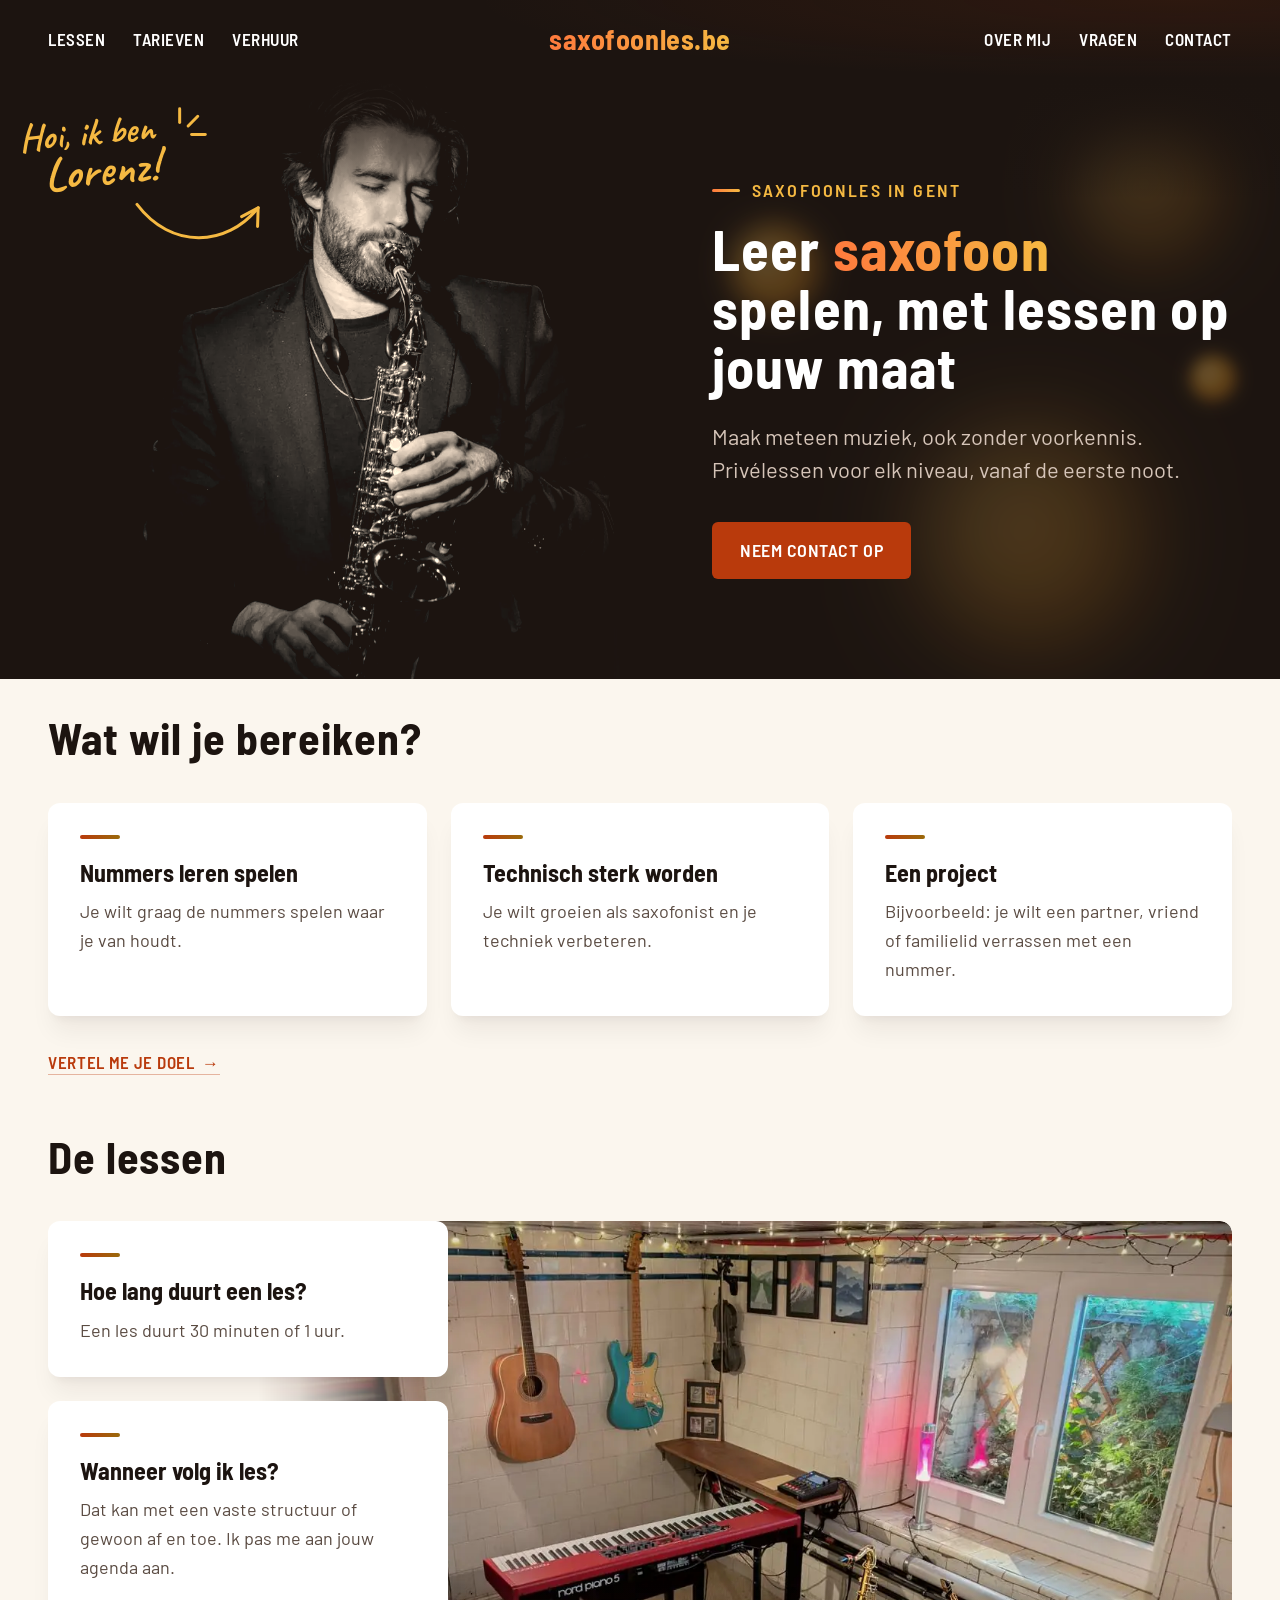
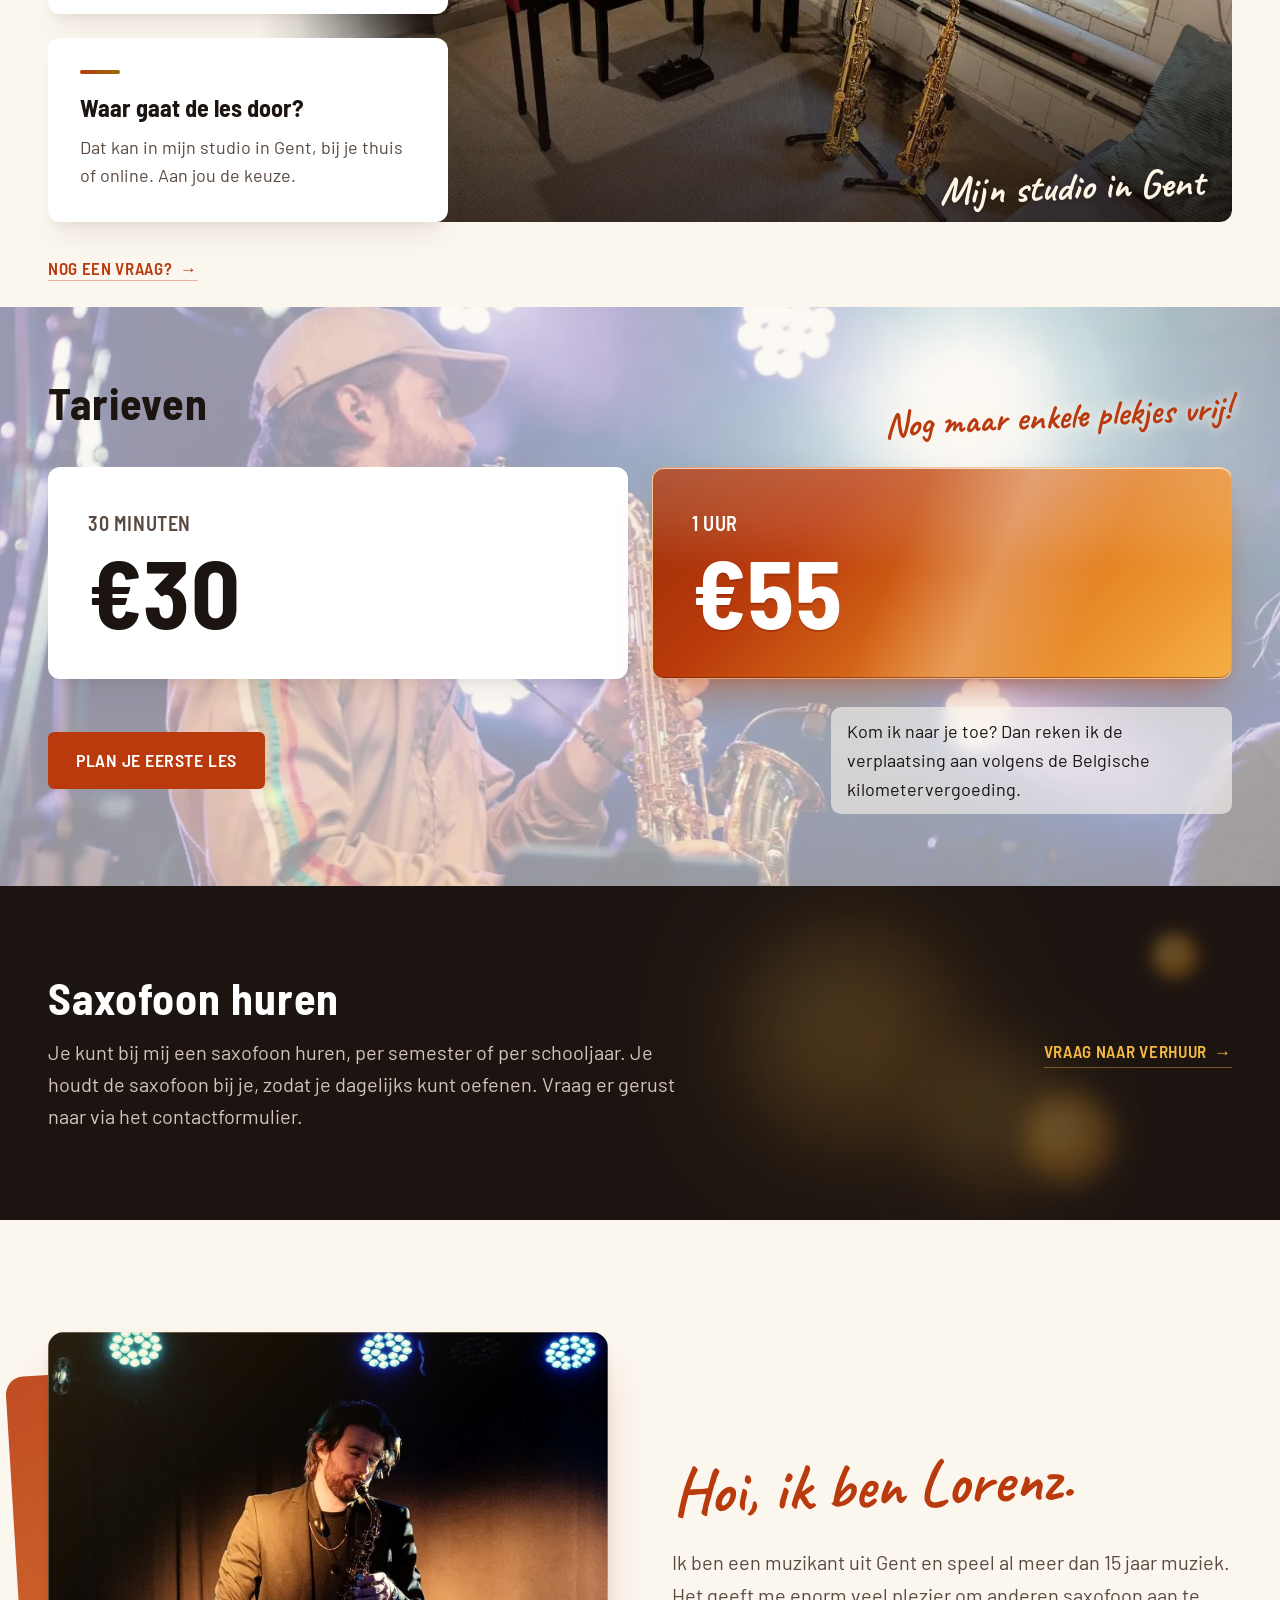
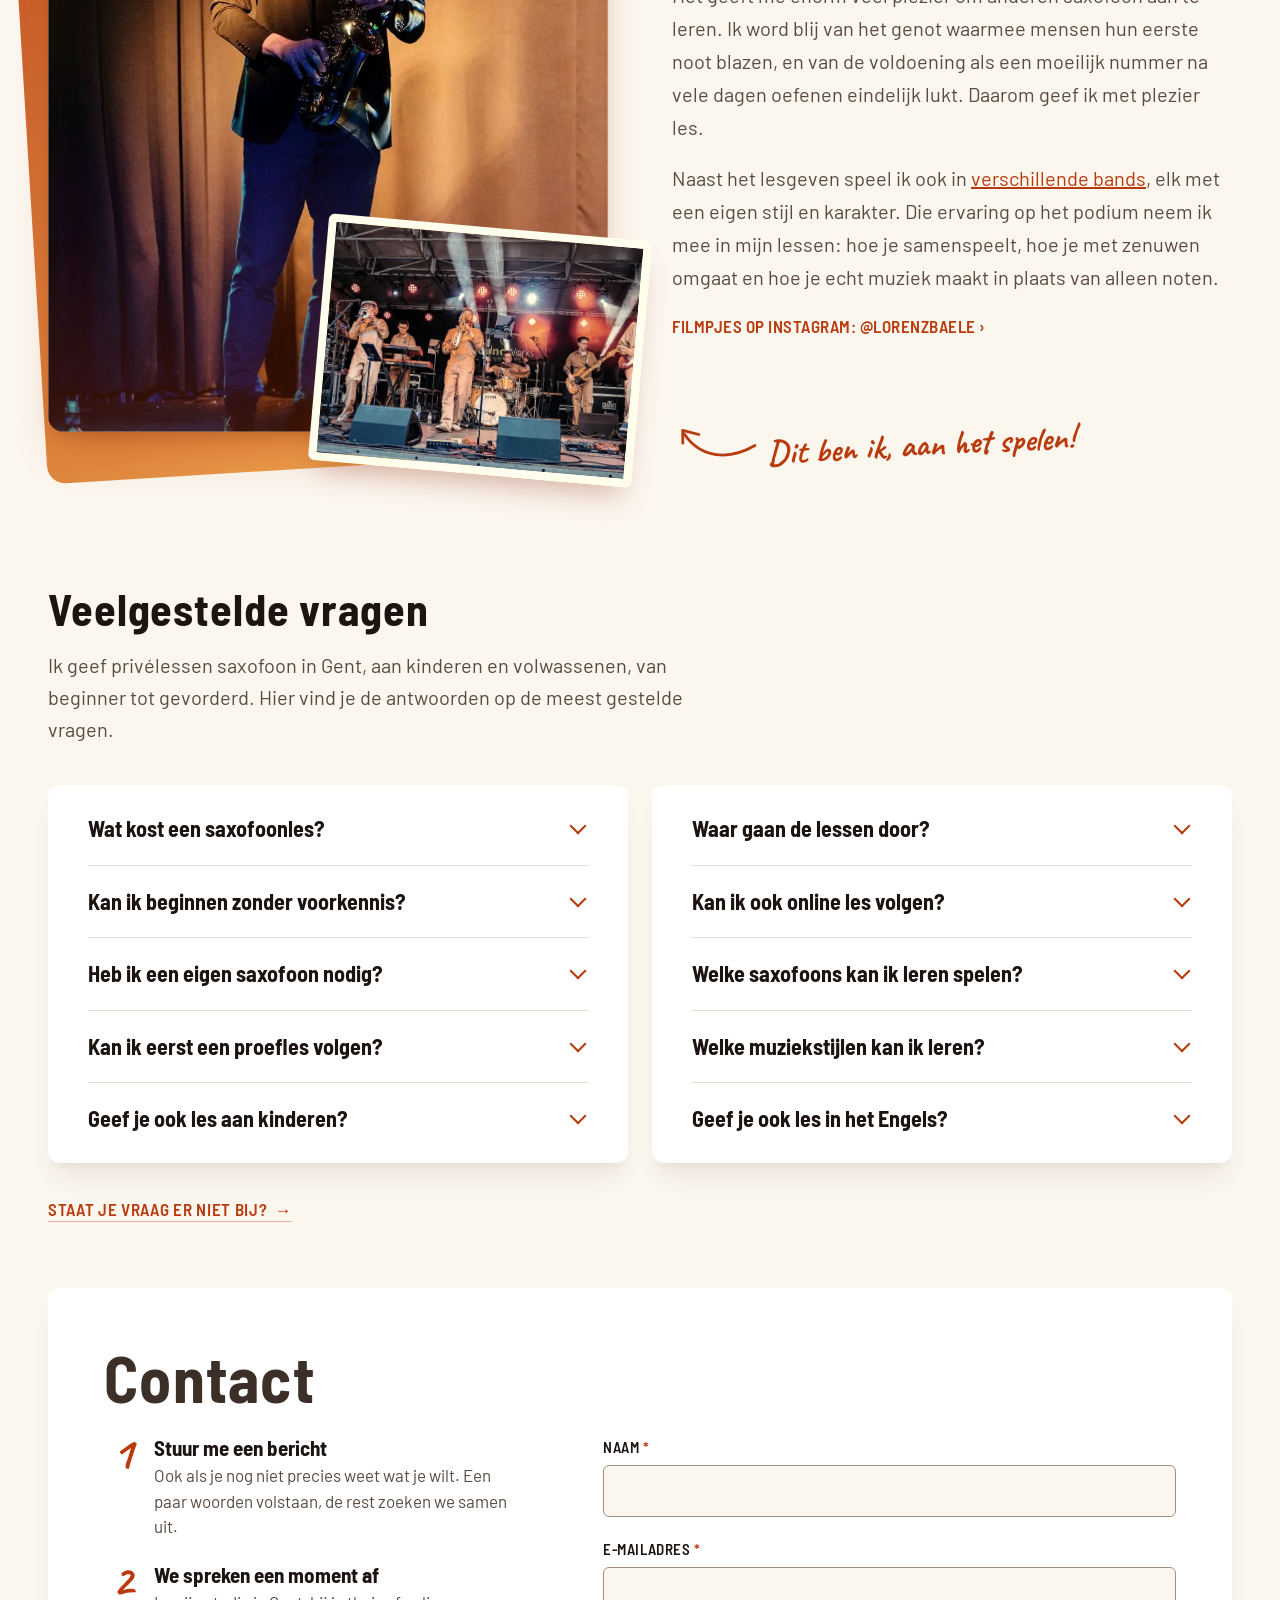
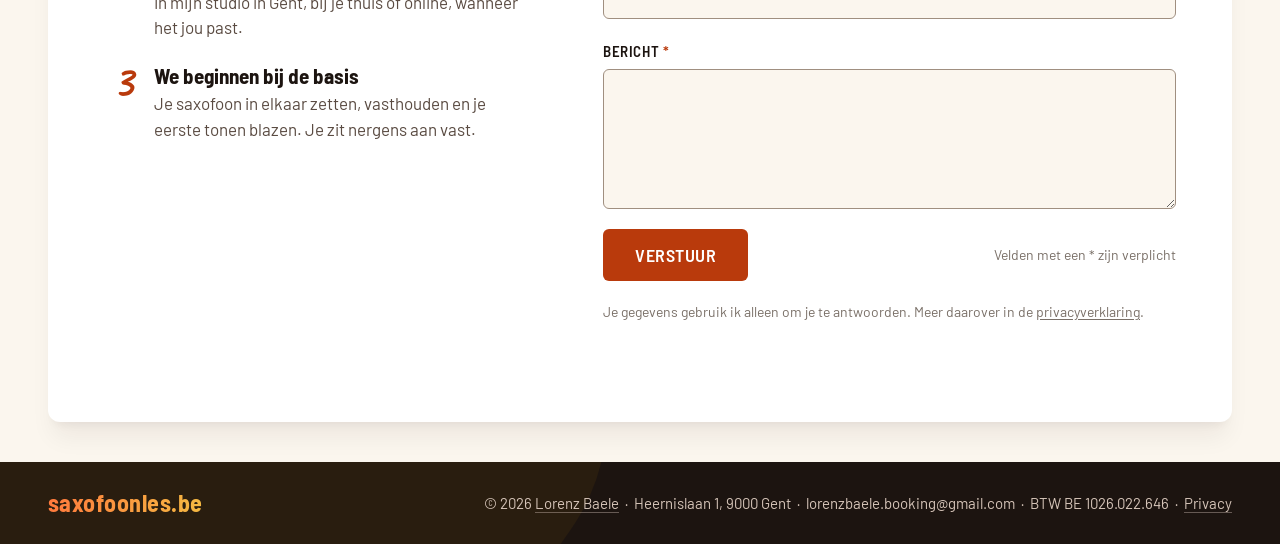
==== commit d3ecbec5: "First-lesson steps in the contact card - The contact text makes way for three steps: send a message," ====
--- a/index.html
+++ b/index.html
@@ -4,7 +4,7 @@
 <meta charset="utf-8">
 <meta name="viewport" content="width=device-width, initial-scale=1">
 <title>Saxofoonles in Gent | Lorenz Baele</title>
-<meta name="description" content="Leer saxofoon spelen, met lessen op jouw maat. Maak meteen muziek, ook zonder voorkennis. Privélessen in mijn studio in Gent of bij je thuis.">
+<meta name="description" content="Leer saxofoon spelen, met lessen op jouw maat. Maak meteen muziek, ook zonder voorkennis. Privélessen in mijn studio in Gent, bij je thuis of online.">
 <link rel="canonical" href="https://saxofoonles.be/">
 <meta name="theme-color" content="#1C1410">
 <meta property="og:type" content="website">
@@ -12,7 +12,7 @@
 <meta property="og:url" content="https://saxofoonles.be/">
 <meta property="og:site_name" content="saxofoonles.be">
 <meta property="og:title" content="Saxofoonles in Gent | Lorenz Baele">
-<meta property="og:description" content="Leer saxofoon spelen, met lessen op jouw maat. Maak meteen muziek, ook zonder voorkennis. Privélessen in mijn studio in Gent of bij je thuis.">
+<meta property="og:description" content="Leer saxofoon spelen, met lessen op jouw maat. Maak meteen muziek, ook zonder voorkennis. Privélessen in mijn studio in Gent, bij je thuis of online.">
 <meta property="og:image" content="https://saxofoonles.be/images/banner-lorenz.jpg">
 <meta property="og:image:width" content="2000">
 <meta property="og:image:height" content="1333">
@@ -234,12 +234,18 @@
   .faq-kolommen>.faq:first-child details:last-child{border-bottom:1px solid #E6DACB}
   .faq-kolommen>.faq:last-child{border-radius:0 0 12px 12px;padding-top:0}
 }
-/* Contact onder elkaar: titel, uitleg, formulier */
+/* Contact: links hoe je eerste les verloopt, in drie stapjes met een handgeschreven cijfer, rechts het formulier */
+.stappen{display:grid;gap:22px;max-width:420px;list-style:none;margin:0;padding:0}
+.stappen>li{display:grid;grid-template-columns:36px 1fr;gap:0 14px;align-items:start}
+.stap-nr{font-family:'Caveat',cursive;font-weight:700;font-size:46px;line-height:.8;color:#B93A0C;text-align:center}
+.stap-titel{display:block;margin-bottom:2px;font-family:'Barlow Semi Condensed',sans-serif;font-weight:700;font-size:21px;line-height:1.25;color:#1C1410}
+.stappen p{margin:0;color:#5A4B42;font-size:17px;line-height:1.5}
+/* Contact onder elkaar: titel, stapjes, formulier */
 @media (max-width:1051px){
   #contact>div{flex-direction:column;flex-wrap:nowrap!important;gap:32px!important}
   .contact-info{flex:none!important}
   #contact form{flex:none!important;padding-top:0!important}
-  .contact-tekst{max-width:none!important}
+  .stappen{max-width:none}
   #formulier-status:empty{display:none}
 }
 @media (max-width:899px){
@@ -252,6 +258,11 @@
 @media (max-width:720px){
   #lessen,#over-mij,#vragen,#contact{padding-left:20px!important;padding-right:20px!important}
   #vragen{padding-top:56px!important}
+  .stappen{gap:18px}
+  .stappen>li{grid-template-columns:30px 1fr;gap:0 12px}
+  .stap-nr{font-size:42px}
+  .stap-titel{font-size:19px}
+  .stappen p{font-size:16px}
   #vragen h2{font-size:34px!important;margin-bottom:12px!important}
   #vragen .vragen-intro{font-size:18px!important;margin-bottom:28px!important}
   .faq{padding:4px 20px}
@@ -509,7 +520,7 @@
 </details>
 <details>
 <summary><h3>Kan ik beginnen zonder voorkennis?</h3></summary>
-<p>Ja, zeker. Je hebt geen ervaring nodig en je hoeft geen noten te kunnen lezen. Je maakt vanaf de eerste les muziek. Noten lezen leer ik je gaandeweg, als je dat wilt.</p>
+<p>Ja, zeker. Je hebt geen ervaring nodig en je hoeft geen noten te kunnen lezen. We beginnen bij de basis: je saxofoon in elkaar zetten, hem goed vasthouden en je eerste tonen blazen. Noten lezen leer ik je gaandeweg, als je dat wilt.</p>
 </details>
 <details>
 <summary><h3>Heb ik een eigen saxofoon nodig?</h3></summary>
@@ -557,7 +568,11 @@
 <div style="background: #FFFFFF; border-radius: 12px; padding: 56px; box-sizing: border-box; box-shadow: 0 20px 25px -5px rgba(28,20,16,0.06), 0 8px 10px -6px rgba(28,20,16,0.06); display: flex; flex-wrap: wrap; gap: 64px; align-items: stretch">
 <div class="contact-info" style="flex: 1 1 340px; min-width: 0">
 <h2 style="font-family: 'Barlow Semi Condensed', sans-serif; font-weight: 700; font-size: clamp(40px, 5vw, 64px); line-height: 1.05; letter-spacing: 0.02em; margin: 0 0 24px; color: #3B2F28">Contact</h2>
-<p class="contact-tekst" style="margin: 0; color: #5A4B42; font-size: 18px; line-height: 1.6; max-width: 420px">Stuur me gerust een bericht, ook als je nog niet precies weet wat je wilt. Een paar woorden volstaan, de rest zoeken we samen uit. Nog geen saxofoon? Geen probleem, die kun je bij mij huren.</p>
+<ol class="stappen" role="list">
+<li><span class="stap-nr" aria-hidden="true">1</span><div><strong class="stap-titel">Stuur me een bericht</strong><p>Ook als je nog niet precies weet wat je wilt. Een paar woorden volstaan, de rest zoeken we samen uit.</p></div></li>
+<li><span class="stap-nr" aria-hidden="true">2</span><div><strong class="stap-titel">We spreken een moment af</strong><p>In mijn studio in Gent, bij je thuis of online, wanneer het jou past.</p></div></li>
+<li><span class="stap-nr" aria-hidden="true">3</span><div><strong class="stap-titel">We beginnen bij de basis</strong><p>Je saxofoon in elkaar zetten, vasthouden en je eerste tonen blazen. Je zit nergens aan vast.</p></div></li>
+</ol>
 </div>
 <form id="contactformulier" action="https://api.web3forms.com/submit" method="POST" style="flex: 1.4 1 440px; min-width: 0; display: flex; flex-direction: column; gap: 20px; padding-top: calc(clamp(40px, 5vw, 64px) * 1.05 + 24px)">
 <input type="hidden" name="access_key" value="390736ed-cded-4464-9c2a-9718f4844fd9">
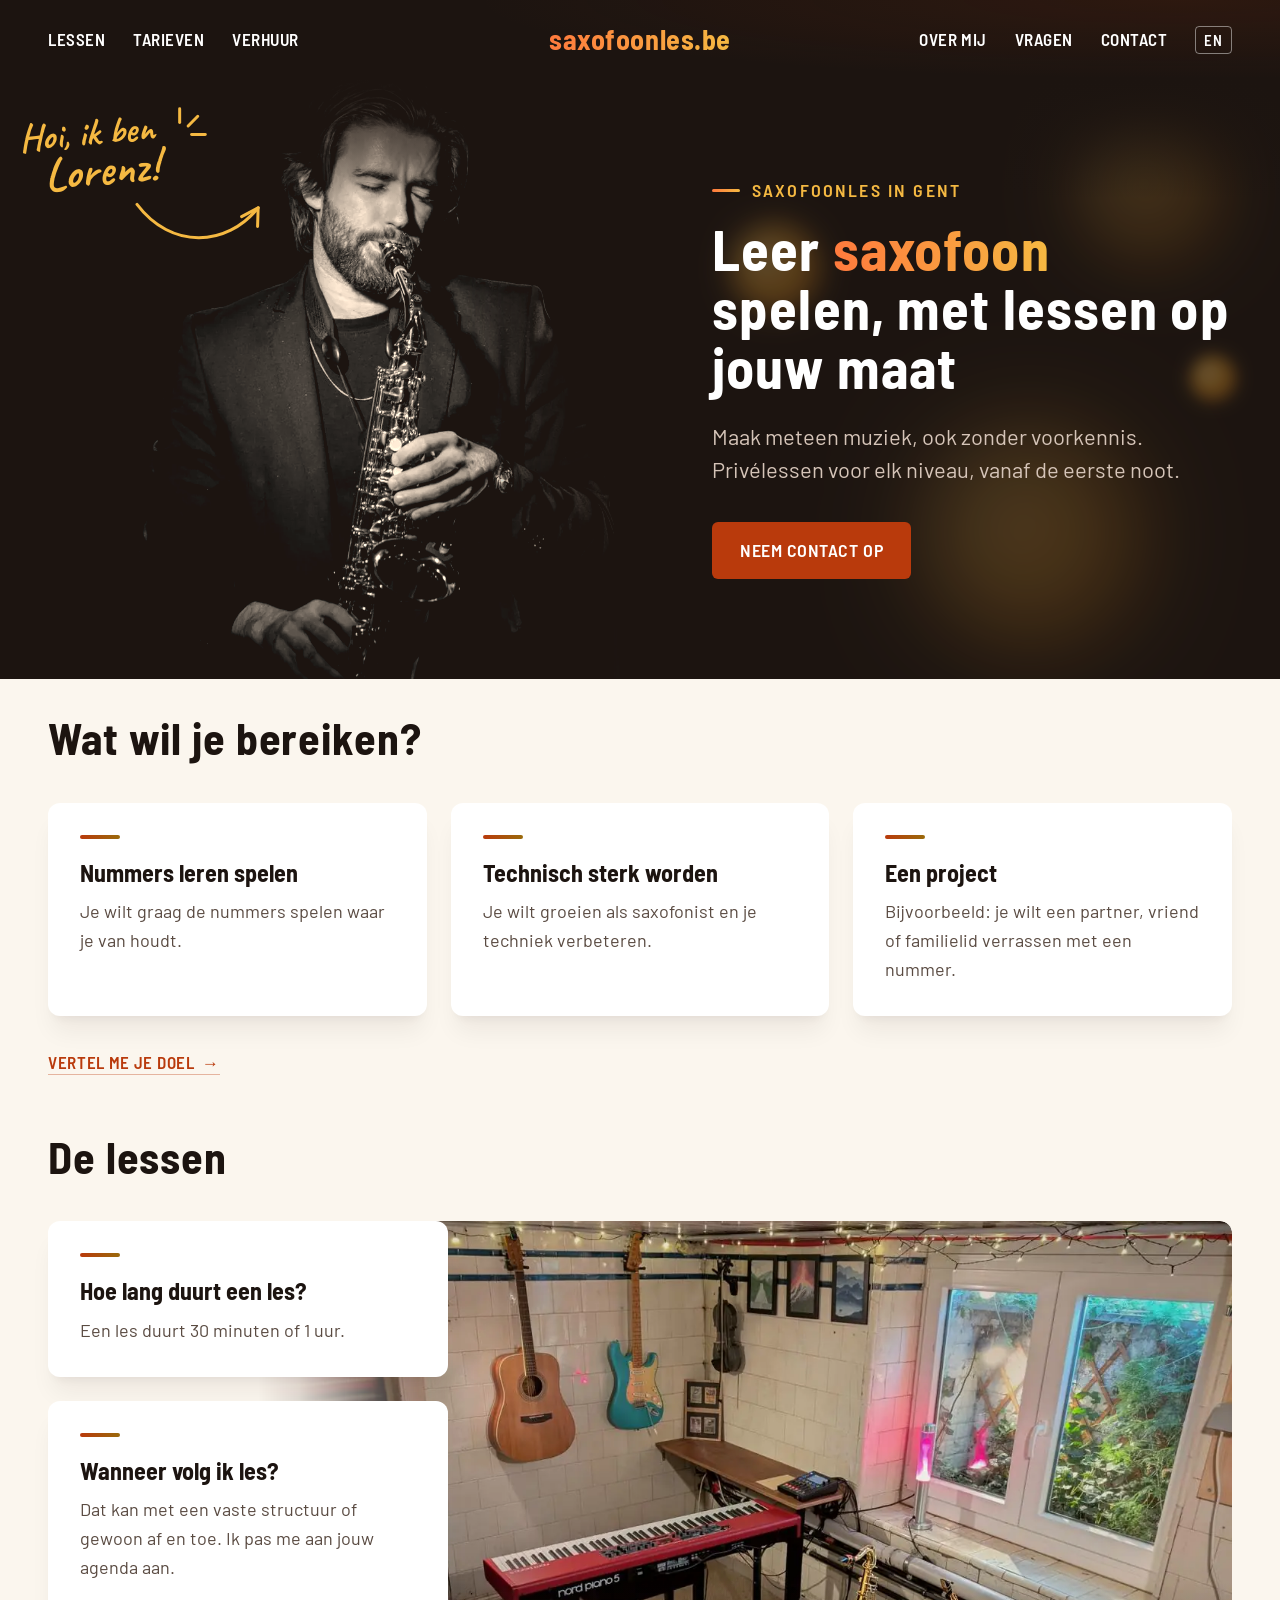
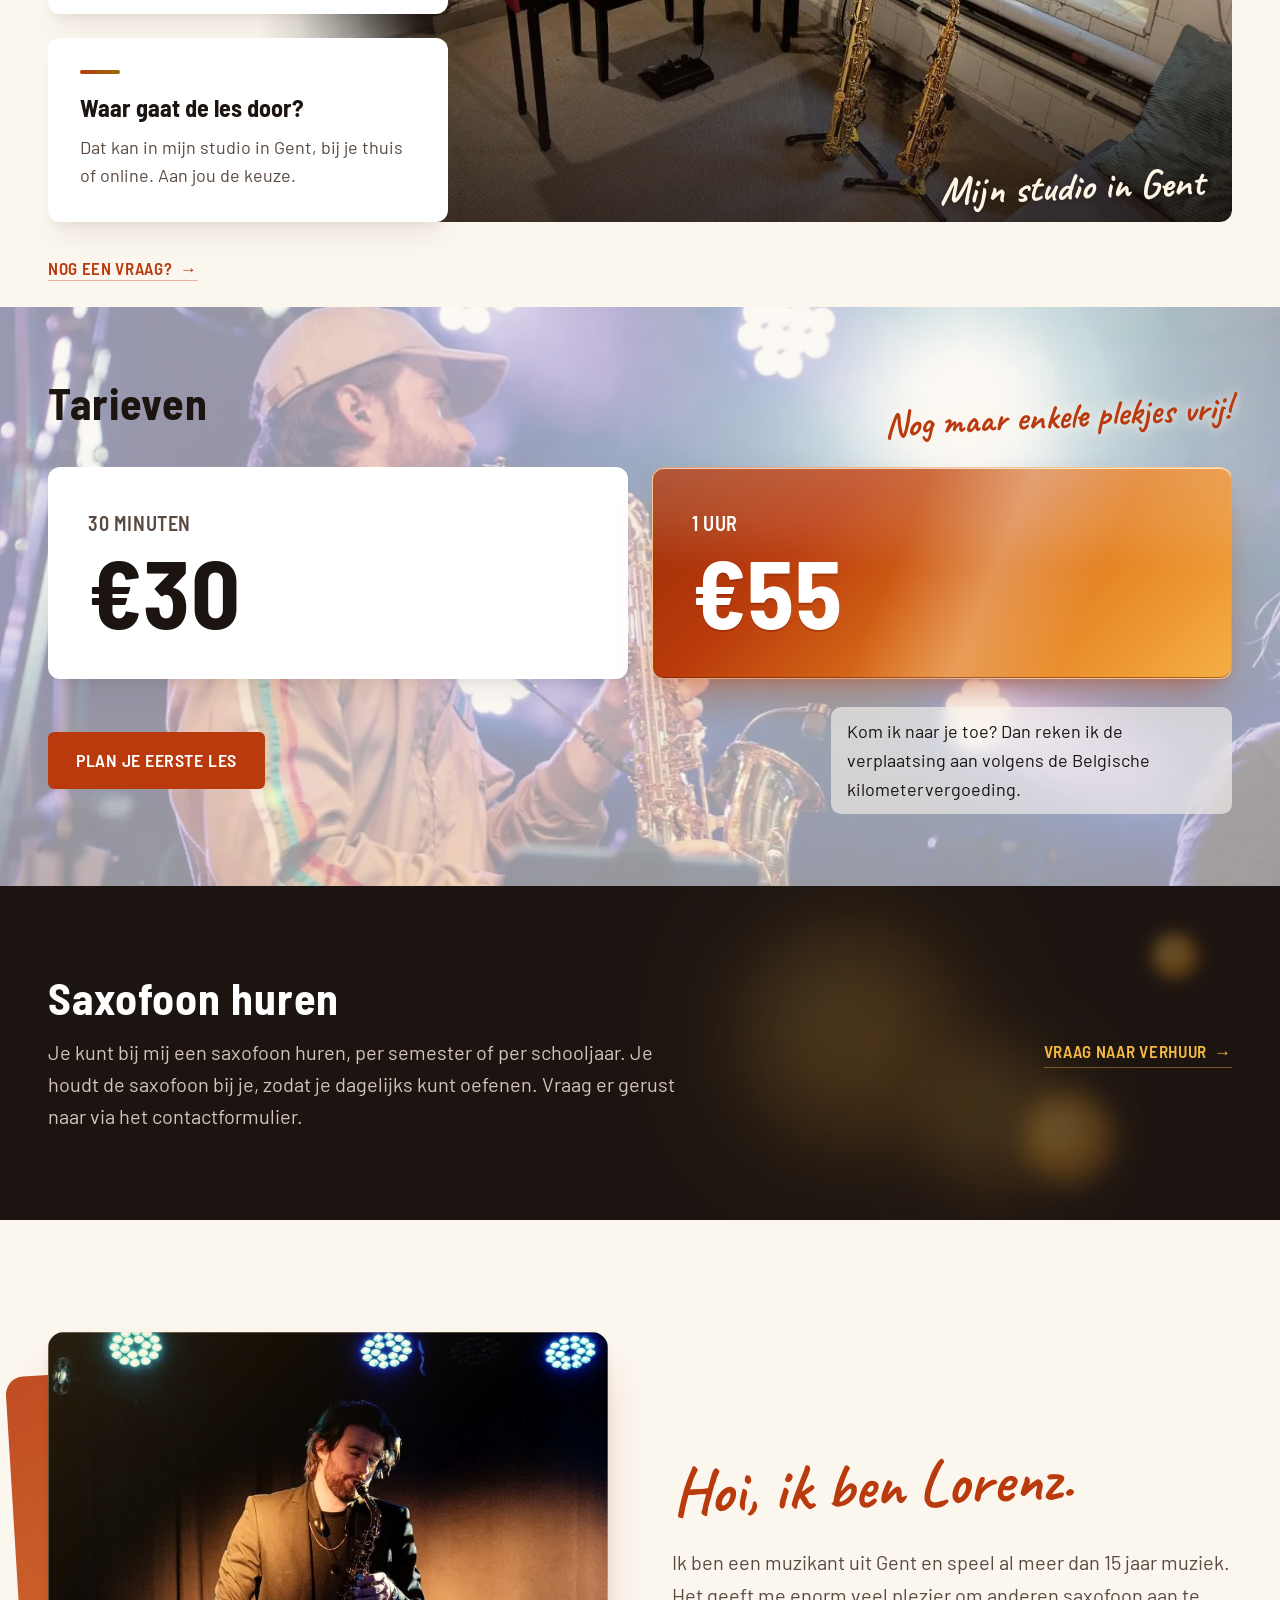
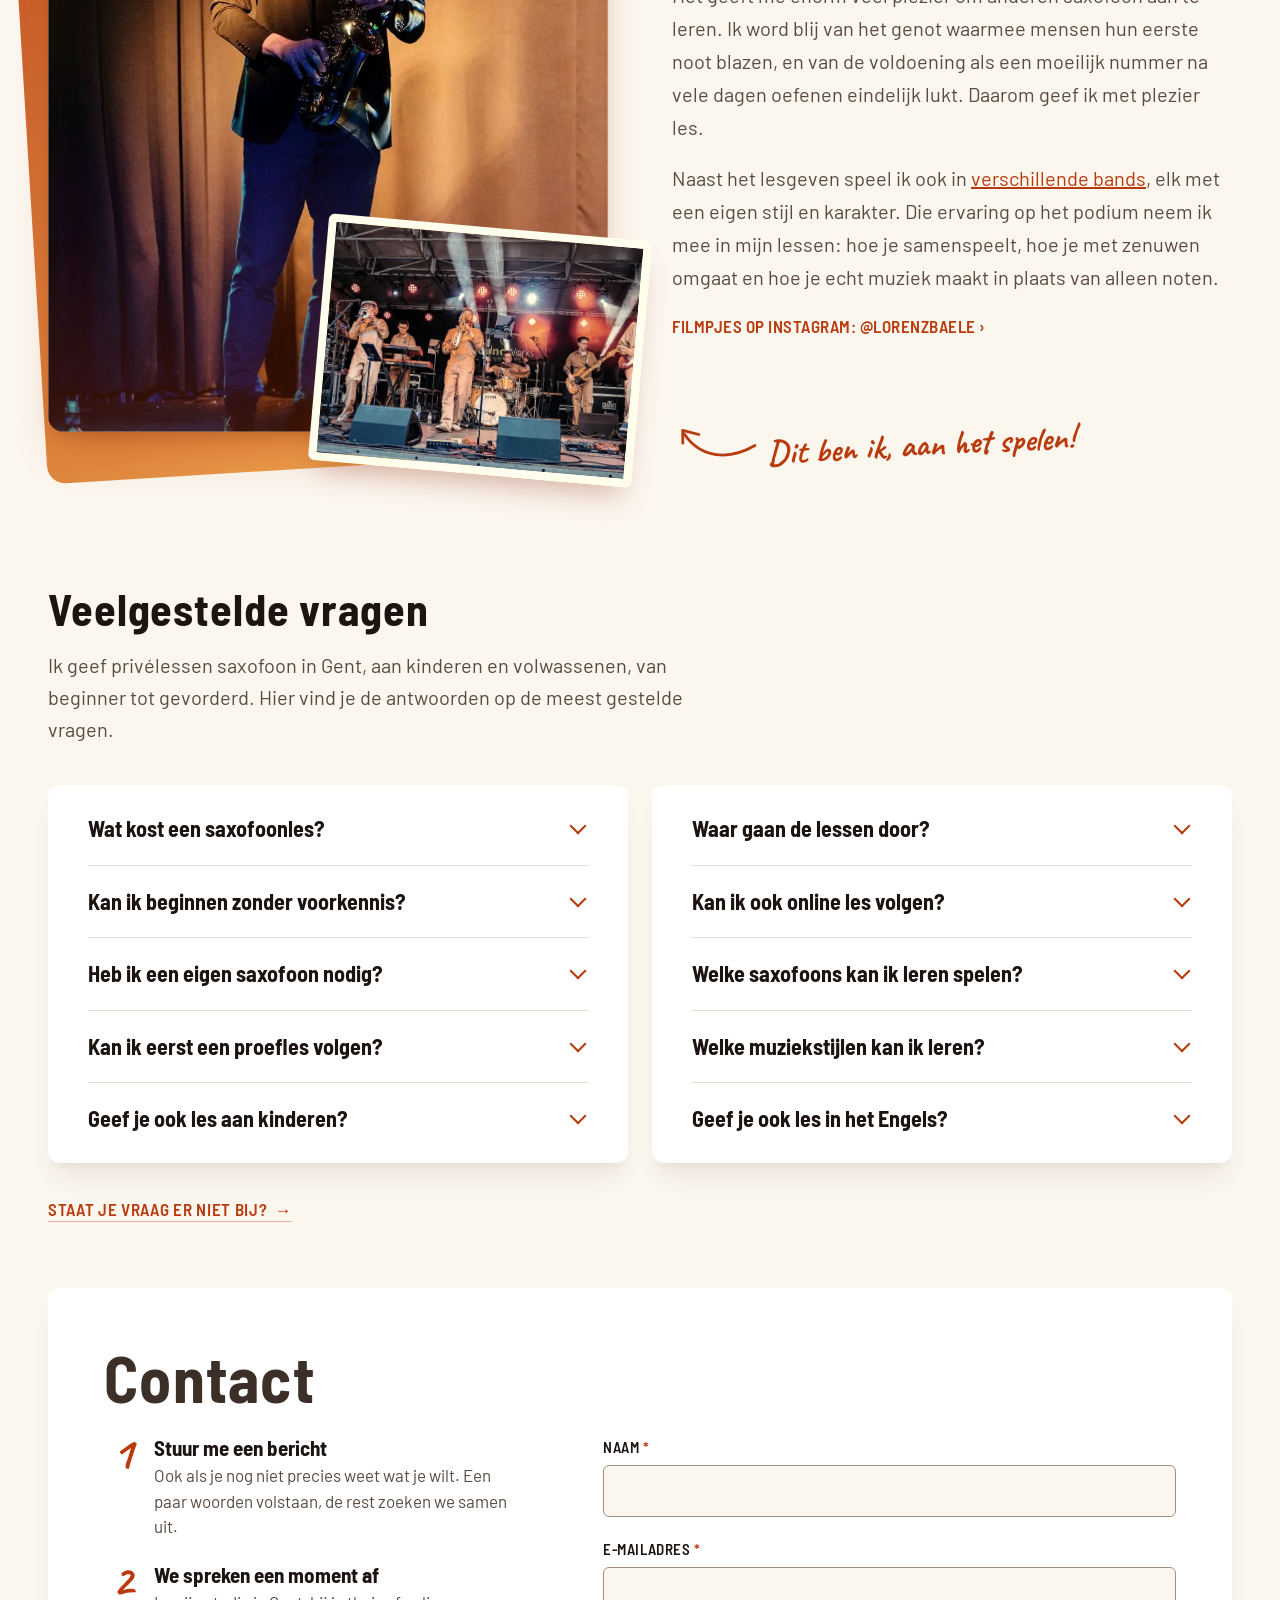
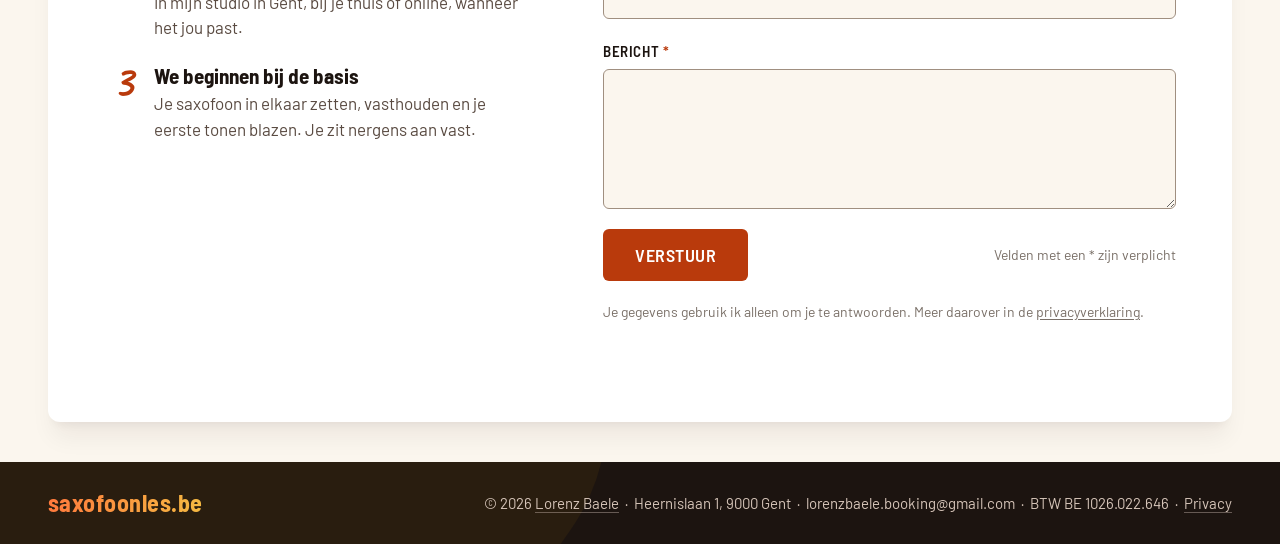
==== commit 78346afe: "Shared stylesheet and English page - All styling moves from inline styles into style.css, shared by " ====
--- a/index.html
+++ b/index.html
@@ -6,9 +6,13 @@
 <title>Saxofoonles in Gent | Lorenz Baele</title>
 <meta name="description" content="Leer saxofoon spelen, met lessen op jouw maat. Maak meteen muziek, ook zonder voorkennis. Privélessen in mijn studio in Gent, bij je thuis of online.">
 <link rel="canonical" href="https://saxofoonles.be/">
+<link rel="alternate" hreflang="nl" href="https://saxofoonles.be/">
+<link rel="alternate" hreflang="en" href="https://saxofoonles.be/en/">
+<link rel="alternate" hreflang="x-default" href="https://saxofoonles.be/">
 <meta name="theme-color" content="#1C1410">
 <meta property="og:type" content="website">
 <meta property="og:locale" content="nl_BE">
+<meta property="og:locale:alternate" content="en_GB">
 <meta property="og:url" content="https://saxofoonles.be/">
 <meta property="og:site_name" content="saxofoonles.be">
 <meta property="og:title" content="Saxofoonles in Gent | Lorenz Baele">
@@ -107,253 +111,51 @@
 <link rel="apple-touch-icon" href="images/favicon.png">
 <link rel="preload" href="fonts/barlow-400.woff2" as="font" type="font/woff2" crossorigin>
 <link rel="preload" href="fonts/barlow-semi-condensed-700.woff2" as="font" type="font/woff2" crossorigin>
-<style>
-/* Lettertypes staan op de site zelf, niet bij Google Fonts: sneller, en er gaat geen IP-adres naar Google */
-@font-face{font-family:'Barlow';font-style:normal;font-weight:400;font-display:swap;src:url(fonts/barlow-400.woff2) format('woff2')}
-@font-face{font-family:'Barlow Semi Condensed';font-style:normal;font-weight:600;font-display:swap;src:url(fonts/barlow-semi-condensed-600.woff2) format('woff2')}
-@font-face{font-family:'Barlow Semi Condensed';font-style:normal;font-weight:700;font-display:swap;src:url(fonts/barlow-semi-condensed-700.woff2) format('woff2')}
-@font-face{font-family:'Caveat';font-style:normal;font-weight:700;font-display:swap;src:url(fonts/caveat-700.woff2) format('woff2')}
-body{margin:0}
-a{color:#B93A0C}a:hover{color:#1C1410}
-input,textarea,button{font-family:inherit}
-
-html{scroll-behavior:auto}
-@media (prefers-reduced-motion:no-preference){html{scroll-behavior:smooth}}
-body{overflow-x:hidden;background:#FBF6EE}
-a:focus-visible,button:focus-visible,input:focus-visible,textarea:focus-visible{outline:3px solid #D9701F;outline-offset:2px}
-.hero-shade{display:none}
-/* Klein label boven de titel, in de h1 zodat "Saxofoonles in Gent" in de belangrijkste titel staat */
-.hero-label{display:block;margin-bottom:16px;font-weight:600;font-size:18px;line-height:1.3;letter-spacing:.12em;text-transform:uppercase;color:#F5B942}
-.hero-label::before{content:"";display:inline-block;width:28px;height:3px;margin-right:12px;border-radius:2px;background-image:linear-gradient(to right,#FF7A3D,#F5B942);vertical-align:middle;transform:translateY(-2px)}
-/* Tekstlink met pijltje, voor de rustigere oproepen */
-.tekstlink{color:#B93A0C;text-decoration:none;font-family:'Barlow Semi Condensed',sans-serif;font-weight:600;font-size:17px;letter-spacing:0.04em;text-transform:uppercase;border-bottom:1px solid rgba(185,58,12,.35);padding-bottom:2px;transition:color .25s ease,border-color .25s ease}
-.tekstlink::after{content:"\00a0\00a0→"}
-.tekstlink:hover{color:#1C1410;border-color:#1C1410}
-.tekstlink-licht{color:#F5B942;border-color:rgba(245,185,66,.4)}
-.tekstlink-licht:hover{color:#FFFFFF;border-color:#FFFFFF}
-.noot-br{display:none}
-/* Naam in de footer linkt naar lorenzbaele.be, rustig op de donkere achtergrond */
-.footer-link{color:inherit;text-decoration:underline;text-decoration-color:rgba(213,196,184,.4);text-underline-offset:3px;transition:color .25s ease,text-decoration-color .25s ease}
-.footer-link:hover{color:#F5B942;text-decoration-color:#F5B942}
-/* E-mailadres in de footer: ziet eruit als gewone tekst, maar opent je mailprogramma */
-.footer-mail{color:inherit;text-decoration:none;text-underline-offset:3px;transition:color .25s ease}
-.footer-mail:hover{color:#F5B942;text-decoration:underline}
-/* Brede schermen: het belichte gordijn rechts in de foto laten wegvloeien in de achtergrond */
-@media (min-width:1051px){
-  .hero-img{-webkit-mask-image:linear-gradient(to right,#000 46%,transparent 62%);mask-image:linear-gradient(to right,#000 46%,transparent 62%)}
-  /* De oude donkere verloop-laag gaf zichtbare verticale strepen; het wegvloeien hierboven vervangt hem */
-  .hero-fade{display:none}
-}
-/* Heel brede schermen (ultrawide): de foto groeit niet meer mee met de breedte, anders verdwijnt het hoofd boven de banner.
-   De fotokader is maximaal 2,2 keer zo breed als de banner hoog is, en blijft naast de tekst staan. */
-@supports (width:1cqh){
-  .hero-foto,.hero-note{container-type:size;transform:none!important}
-  .hero-kader{width:min(100cqw,220cqh)!important;left:calc(50% - .6 * min(100cqw,220cqh))!important}
-}
-/* Smaller dan 1051px zou de foto achter de tekst schuiven: dan de mobiele hero, foto boven de tekst */
-@media (max-width:1050px){
-  #top{display:block!important}
-  #top>div:last-child{padding:310px 48px 64px!important}
-  #top>div:last-child>div{margin-left:0!important}
-  .hero-foto,.hero-note{transform:none!important;height:600px!important}
-  .hero-kader{top:0!important;left:0!important;width:100%!important;height:100%!important;min-height:0!important;aspect-ratio:auto!important;transform:none!important}
-  .hero-img{object-position:calc(70vw - 355px) 0}
-  .hero-fade{display:none}
-  .hero-shade{display:block;position:absolute;left:0;top:0;right:0;bottom:0;background:linear-gradient(to bottom,rgba(28,20,16,0) 0,rgba(28,20,16,0) 200px,rgba(28,20,16,.78) 360px,#1C1410 600px)}
-  .hero-note-svg{left:max(14px,calc(70vw - 248px))!important;top:92px!important;width:200px!important}
-  /* Bokeh weg van gezicht en tekst */
-  .hero-bokeh>span:nth-child(1){left:58%!important;top:600px!important}
-  .hero-bokeh>span:nth-child(2){left:6px!important;top:215px!important}
-  .hero-bokeh>span:nth-child(3){left:82%!important;top:545px!important}
-  .hero-bokeh>span:nth-child(4){left:-70px!important;top:-60px!important}
-}
-@media (max-width:799px){
-  .over-noot{grid-column:1!important;grid-row:2!important;margin:4px 0 24px!important;justify-content:center!important;padding-left:0!important}
-  .over-noot>div{flex:none}
-  .noot-br{display:inline}
-  .over-tekst h2{text-align:center;transform-origin:center!important}
-  .over-tekst{grid-row:3}
-}
-@media (min-width:800px) and (max-width:1099px){
-  .over-noot{margin-top:16px!important}
-}
-/* Studiofoto bij De lessen: de foto vloeit weg in de achtergrond, de kaartjes liggen erover */
-.lessen-kaarten>div{position:relative;z-index:1}
-.studio-foto{position:relative;margin:0;border-radius:12px;overflow:hidden}
-.studio-foto img{width:100%;height:auto;aspect-ratio:1280/964;display:block}
-.studio-foto-schaduw{position:absolute;left:0;right:0;bottom:0;height:40%;background:linear-gradient(to top,rgba(28,20,16,.62) 0%,rgba(28,20,16,0) 100%);pointer-events:none}
-.studio-foto figcaption{position:absolute;left:28px;bottom:18px;color:#FFF6E6;font-family:'Caveat',cursive;font-weight:700;font-size:40px;line-height:1.1;transform:rotate(-2deg);transform-origin:left bottom;text-shadow:0 2px 10px rgba(28,20,16,.55)}
-/* Breed: de kaartjes in een kolom links, de foto rechts half eronder tot aan de piano. De kaartjes bepalen de hoogte, de foto vult die op */
-@media (min-width:1000px){
-  .lessen-studio{display:grid;grid-template-columns:minmax(320px,400px) 1fr;align-items:center}
-  .lessen-kaarten{grid-area:1/1;grid-template-columns:1fr!important;gap:24px!important}
-  .studio-foto{grid-area:1/2;align-self:stretch;margin-left:calc(-1 * clamp(150px, 14.3vw + 7px, 190px));border-radius:0 12px 12px 0;-webkit-mask-image:linear-gradient(to right,transparent 0,rgba(0,0,0,.1) 40px,rgba(0,0,0,.35) 80px,rgba(0,0,0,.65) 120px,rgba(0,0,0,.9) 160px,#000 200px);mask-image:linear-gradient(to right,transparent 0,rgba(0,0,0,.1) 40px,rgba(0,0,0,.35) 80px,rgba(0,0,0,.65) 120px,rgba(0,0,0,.9) 160px,#000 200px)}
-  .studio-foto img{position:absolute;inset:0;height:100%;object-fit:cover;object-position:0 50%}
-  .studio-foto figcaption{left:auto;right:28px;transform-origin:right bottom}
-}
-/* Middel: twee kaartjes boven, het derde links onder, de foto rechts onder en half onder dat kaartje */
-@media (min-width:640px) and (max-width:999px){
-  .lessen-studio{display:grid;grid-template-columns:1fr 1fr;gap:24px;align-items:center}
-  .lessen-kaarten{display:contents!important}
-  .lessen-kaarten>div:nth-child(-n+2){align-self:stretch}
-  .studio-foto{grid-column:2;grid-row:2;margin-left:-96px;border-radius:0 12px 12px 0;-webkit-mask-image:linear-gradient(to right,transparent 0,rgba(0,0,0,.1) 30px,rgba(0,0,0,.35) 60px,rgba(0,0,0,.65) 90px,rgba(0,0,0,.9) 120px,#000 150px);mask-image:linear-gradient(to right,transparent 0,rgba(0,0,0,.1) 30px,rgba(0,0,0,.35) 60px,rgba(0,0,0,.65) 90px,rgba(0,0,0,.9) 120px,#000 150px)}
-  .studio-foto figcaption{left:auto;right:20px;bottom:14px;font-size:32px;transform-origin:right bottom}
-}
-/* Telefoon: de foto wordt de onderkant van het kaartje "Waar gaat de les door?", met een strookje van het plafond eraf */
-@media (max-width:639px){
-  .lessen-studio{display:grid;gap:12px}
-  .lessen-kaarten{display:contents!important}
-  .lessen-kaarten>div:last-child{border-radius:12px 12px 0 0!important;box-shadow:none!important}
-  .studio-foto{margin-top:-12px;border-radius:0 0 12px 12px;box-shadow:0 20px 25px -5px rgba(28,20,16,.06),0 8px 10px -6px rgba(28,20,16,.06)}
-  .studio-foto img{aspect-ratio:1280/860;object-fit:cover;object-position:50% 100%}
-  .studio-foto::before{content:"";position:absolute;left:0;right:0;top:0;height:36px;background:linear-gradient(#FFFFFF,rgba(255,255,255,.9) 20%,rgba(255,255,255,.65) 40%,rgba(255,255,255,.35) 60%,rgba(255,255,255,.1) 80%,rgba(255,255,255,0));z-index:1;pointer-events:none}
-  .studio-foto figcaption{font-size:30px;left:18px;bottom:12px}
-}
-/* Veelgestelde vragen: titel en uitleg bovenaan, de vragen in twee kaarten naast elkaar om open te klappen.
-   De antwoorden staan ook dichtgeklapt in de HTML, zodat Google en AI-zoekmachines ze lezen */
-.faq-kolommen{display:grid;grid-template-columns:1fr 1fr;gap:24px;align-items:start}
-.faq{background:#FFFFFF;border-radius:12px;padding:8px 40px;box-shadow:0 20px 25px -5px rgba(28,20,16,.06),0 8px 10px -6px rgba(28,20,16,.06)}
-.faq details{border-bottom:1px solid #E6DACB}
-.faq details:last-child{border-bottom:0}
-.faq summary{list-style:none;cursor:pointer;display:flex;align-items:center;justify-content:space-between;gap:16px;padding:22px 0}
-.faq summary::-webkit-details-marker{display:none}
-.faq summary::after{content:"";flex:none;width:10px;height:10px;margin-right:4px;border-right:2.5px solid #B93A0C;border-bottom:2.5px solid #B93A0C;transform:translateY(-3px) rotate(45deg);transition:transform .25s ease}
-.faq details[open] summary::after{transform:translateY(3px) rotate(-135deg)}
-.faq summary:focus-visible{outline:3px solid #D9701F;outline-offset:2px;border-radius:4px}
-.faq summary h3{margin:0;font-family:'Barlow Semi Condensed',sans-serif;font-weight:700;font-size:22px;line-height:1.25;transition:color .25s ease}
-.faq summary:hover h3{color:#B93A0C}
-.faq details>p{margin:-6px 0 24px;color:#5A4B42}
-/* Net breed genoeg voor twee kaarten: wat minder witruimte, zodat de vragen op één regel blijven */
-@media (min-width:1000px) and (max-width:1099px){
-  .faq{padding:8px 28px}
-}
-/* Smaller: de twee kaarten sluiten op elkaar aan tot één lijst */
-@media (max-width:999px){
-  .faq-kolommen{grid-template-columns:1fr;gap:0}
-  .faq-kolommen>.faq:first-child{border-radius:12px 12px 0 0;padding-bottom:0}
-  .faq-kolommen>.faq:first-child details:last-child{border-bottom:1px solid #E6DACB}
-  .faq-kolommen>.faq:last-child{border-radius:0 0 12px 12px;padding-top:0}
-}
-/* Contact: links hoe je eerste les verloopt, in drie stapjes met een handgeschreven cijfer, rechts het formulier */
-.stappen{display:grid;gap:22px;max-width:420px;list-style:none;margin:0;padding:0}
-.stappen>li{display:grid;grid-template-columns:36px 1fr;gap:0 14px;align-items:start}
-.stap-nr{font-family:'Caveat',cursive;font-weight:700;font-size:46px;line-height:.8;color:#B93A0C;text-align:center}
-.stap-titel{display:block;margin-bottom:2px;font-family:'Barlow Semi Condensed',sans-serif;font-weight:700;font-size:21px;line-height:1.25;color:#1C1410}
-.stappen p{margin:0;color:#5A4B42;font-size:17px;line-height:1.5}
-/* Contact onder elkaar: titel, stapjes, formulier */
-@media (max-width:1051px){
-  #contact>div{flex-direction:column;flex-wrap:nowrap!important;gap:32px!important}
-  .contact-info{flex:none!important}
-  #contact form{flex:none!important;padding-top:0!important}
-  .stappen{max-width:none}
-  #formulier-status:empty{display:none}
-}
-@media (max-width:899px){
-  .nav-bar{display:flex!important;flex-wrap:wrap;justify-content:center;padding:14px 20px!important}
-  .nav-logo{order:-1;flex-basis:100%;text-align:center}
-  .nav-links{justify-content:center!important}
-  /* Footer: elk gegeven op een eigen regel, anders blijft er een los puntje achter aan een regel */
-  .footer-punt{display:block;height:0;overflow:hidden}
-}
-@media (max-width:720px){
-  #lessen,#over-mij,#vragen,#contact{padding-left:20px!important;padding-right:20px!important}
-  #vragen{padding-top:56px!important}
-  .stappen{gap:18px}
-  .stappen>li{grid-template-columns:30px 1fr;gap:0 12px}
-  .stap-nr{font-size:42px}
-  .stap-titel{font-size:19px}
-  .stappen p{font-size:16px}
-  #vragen h2{font-size:34px!important;margin-bottom:12px!important}
-  #vragen .vragen-intro{font-size:18px!important;margin-bottom:28px!important}
-  .faq{padding:4px 20px}
-  .faq summary{padding:18px 0!important}
-  .faq summary h3{font-size:19px}
-  .faq details>p{font-size:16px;line-height:1.5;margin-bottom:20px!important}
-  #lessen{padding-top:32px!important}
-  /* Mobiel compacter: minder scrollen */
-  .nav-links a{padding:6px 0!important}
-  .nav-bar{padding:10px 20px!important}
-  #lessen h2,#verhuur h2{font-size:34px!important;margin-bottom:20px!important}
-  #tarieven h2{font-size:34px!important}
-  .tarieven-kop{margin-bottom:28px!important}
-  .tarieven-noot{font-size:30px!important;white-space:nowrap}
-  #lessen h2:not(:first-child){margin-top:40px!important}
-  #lessen>div>div{padding:18px 20px!important}
-  #lessen>div>div>div:first-child{margin-bottom:10px!important}
-  #lessen h3{font-size:20px!important;margin-bottom:4px!important}
-  #lessen h3+p{font-size:16px;line-height:1.5}
-  #lessen>div[style*="grid"]{gap:12px!important}
-  #lessen>div:not([style*="grid"]){margin-top:20px!important}
-  .tarieven-grid{grid-template-columns:1fr 1fr!important;gap:12px!important}
-  .tarieven-grid>div{padding:18px!important}
-  .tarieven-grid>div>div:first-child{font-size:16px!important}
-  .tarieven-grid>div>div:last-child{font-size:52px!important}
-  .tarieven-onder{margin-top:20px!important;gap:16px!important}
-  #over-mij{padding-top:56px!important}
-  #over-mij>div>div:first-child{max-width:290px;width:100%;margin:0 auto}
-  .over-tekst h2{font-size:52px!important}
-  #contact{padding-top:24px!important}
-  #top>div:last-child{padding:310px 20px 48px!important}
-  #top h1{font-size:40px!important}
-  #top p{font-size:19px!important}
-  .over-kiekje{right:-8px!important}
-  .verhuur-bokeh>span:nth-child(1){left:62%!important;top:auto!important;bottom:-120px}
-  .verhuur-bokeh>span:nth-child(2){left:78%!important;top:-90px!important}
-  .verhuur-bokeh>span:nth-child(3){left:-50px!important;top:auto!important;bottom:-30px}
-  .verhuur-bokeh>span:nth-child(4){left:calc(100% - 30px)!important;top:45%!important}
-  #tarieven>div:last-child{padding:40px 20px!important}
-  #tarieven p{max-width:none!important;margin-left:0!important}
-  .tarieven-onder{flex-direction:column-reverse;align-items:flex-start!important}
-  #verhuur>div:last-child{padding:44px 20px!important;gap:24px!important}
-  .lessen-kaarten{gap:12px!important}
-  .lessen-kaarten>div{padding:18px 20px!important}
-  .lessen-kaarten>div>div:first-child{margin-bottom:10px!important}
-  #contact>div{padding:28px 22px!important}
-}
-</style>
+<link rel="stylesheet" href="style.css">
 </head>
 <body>
-<div style="background: #FBF6EE; color: #1C1410; font-family: 'Barlow', system-ui, sans-serif; font-size: 18px; line-height: 1.6; box-sizing: border-box">
+<div class="pagina">
 
 <!-- NAV -->
-<div style="background: radial-gradient(ellipse 55% 100% at 92% 0%, rgba(185,58,12,0.11) 0%, rgba(185,58,12,0) 100%), #1C1410; position: relative; z-index: 3">
-<div class="nav-bar" style="max-width: 1280px; margin: 0 auto; display: grid; grid-template-columns: 1fr auto 1fr; align-items: center; gap: 8px 32px; padding: 14px 48px; box-sizing: border-box">
-<div class="nav-links nav-links-left" style="display: flex; flex-wrap: wrap; align-items: center; gap: 4px 28px; font-family: 'Barlow Semi Condensed', sans-serif; font-weight: 600; font-size: 17px; letter-spacing: 0.03em; text-transform: uppercase">
-<a href="#lessen" style="color: #FFFFFF; text-decoration: none; padding: 12px 0">Lessen</a>
-<a href="#tarieven" style="color: #FFFFFF; text-decoration: none; padding: 12px 0">Tarieven</a>
-<a href="#verhuur" style="color: #FFFFFF; text-decoration: none; padding: 12px 0">Verhuur</a>
-</div>
-<a href="#top" class="nav-logo" style="font-family: 'Barlow Semi Condensed', sans-serif; font-weight: 700; font-size: 28px; letter-spacing: 0.02em; text-decoration: none; background-image: linear-gradient(to right, #FF7A3D, #F5B942); -webkit-background-clip: text; background-clip: text; color: transparent; -webkit-text-fill-color: transparent">saxofoonles.be</a>
-<div class="nav-links nav-links-right" style="display: flex; flex-wrap: wrap; align-items: center; gap: 4px 28px; justify-content: flex-end; font-family: 'Barlow Semi Condensed', sans-serif; font-weight: 600; font-size: 17px; letter-spacing: 0.03em; text-transform: uppercase">
-<a href="#over-mij" style="color: #FFFFFF; text-decoration: none; padding: 12px 0">Over mij</a>
-<a href="#vragen" style="color: #FFFFFF; text-decoration: none; padding: 12px 0">Vragen</a>
-<a href="#contact" style="color: #FFFFFF; text-decoration: none; padding: 12px 0">Contact</a>
+<div class="nav">
+<div class="nav-bar">
+<div class="nav-links nav-links-left">
+<a href="#lessen" class="nav-link">Lessen</a>
+<a href="#tarieven" class="nav-link">Tarieven</a>
+<a href="#verhuur" class="nav-link">Verhuur</a>
+</div>
+<a href="#top" class="nav-logo verloop-tekst">saxofoonles.be</a>
+<div class="nav-links nav-links-right">
+<a href="#over-mij" class="nav-link">Over mij</a>
+<a href="#vragen" class="nav-link">Vragen</a>
+<a href="#contact" class="nav-link">Contact</a>
+<a href="en/" class="nav-link taal-link" hreflang="en" lang="en" aria-label="English">EN</a>
 </div>
 </div>
 </div>
 
 <main>
 <!-- HERO -->
-<div id="top" style="position: relative; overflow: hidden; min-height: 600px; display: flex; align-items: center; background: #1C1410">
-<div class="hero-foto" style="position: absolute; left: 0; top: 0; width: 100%; height: 100%; transform-origin: 50% 22%; transform: translateX(-10%) scale(1)">
-<div class="hero-kader" style="position: absolute; left: 0; top: 22%; width: 100%; min-height: 100%; aspect-ratio: 3 / 2; transform: translateY(-22%)">
-<img class="hero-img" fetchpriority="high" decoding="async" src="images/banner-lorenz.webp" alt="Lorenz speelt saxofoon" style="width: 100%; height: 100%; object-fit: cover; display: block; filter: sepia(0.38) saturate(1.2) hue-rotate(-10deg)">
-</div>
-</div>
-<div style="position: absolute; left: 0; top: 0; right: 0; bottom: 0; background: #1C1410; mix-blend-mode: lighten; pointer-events: none"></div>
-<div class="hero-fade" style="position: absolute; left: 0; top: 0; right: 0; bottom: 0; background: linear-gradient(270deg, rgba(28,20,16,0.92) 0%, rgba(28,20,16,0.7) 38%, rgba(28,20,16,0) 62%)"></div>
+<div id="top" class="hero">
+<div class="hero-foto">
+<div class="hero-kader">
+<img class="hero-img" fetchpriority="high" decoding="async" src="images/banner-lorenz.webp" alt="Lorenz speelt saxofoon">
+</div>
+</div>
+<div class="hero-donker"></div>
+<div class="hero-fade"></div>
 <div class="hero-shade" aria-hidden="true"></div>
 <!-- Bokeh: zachte, onscherpe podiumlichten in de accentkleur -->
-<div class="hero-bokeh" aria-hidden="true" style="position: absolute; inset: 0; pointer-events: none">
-<span style="position: absolute; left: 72%; top: 58%; width: 220px; height: 220px; border-radius: 999px; background: radial-gradient(circle at 40% 40%, #FFDB8F 0%, #E09A2A 40%, #CC7A16 70%); mix-blend-mode: screen; opacity: 0.21; filter: blur(47px) saturate(1.14)"></span>
-<span style="position: absolute; left: 57%; top: 24%; width: 90px; height: 90px; border-radius: 999px; background: radial-gradient(circle at 40% 40%, #FFDB8F 0%, #E09A2A 40%, #CC7A16 70%); mix-blend-mode: screen; opacity: 0.29; filter: blur(14px) saturate(1.14)"></span>
-<span style="position: absolute; left: 93%; top: 46%; width: 46px; height: 46px; border-radius: 999px; background: radial-gradient(circle at 40% 40%, #FFDB8F 0%, #E09A2A 40%, #CC7A16 70%); mix-blend-mode: screen; opacity: 0.34; filter: blur(8px) saturate(1.14)"></span>
-<span style="position: absolute; left: 84%; top: 6%; width: 150px; height: 150px; border-radius: 999px; background: radial-gradient(circle at 40% 40%, #FFDB8F 0%, #E09A2A 40%, #CC7A16 70%); mix-blend-mode: screen; opacity: 0.16; filter: blur(32px) saturate(1.14)"></span>
-</div>
-<div style="position: absolute; left: 0; top: 0; right: 0; height: 120px; background: linear-gradient(to bottom, #1C1410 0%, rgba(28,20,16,0.6) 40%, rgba(28,20,16,0) 100%); pointer-events: none"></div>
-<div class="hero-note" style="position: absolute; left: 0; top: 0; width: 100%; height: 100%; transform-origin: 50% 22%; transform: translateX(-10%) scale(1); pointer-events: none">
-<div class="hero-kader" style="position: absolute; left: 0; top: 22%; width: 100%; min-height: 100%; aspect-ratio: 3 / 2; transform: translateY(-22%)">
-<svg class="hero-note-svg" viewBox="0 0 300 240" role="img" aria-label="Hoi, ik ben Lorenz!" style="position: absolute; left: 10.7%; top: 9%; width: 20%; height: auto; aspect-ratio: 300 / 240; overflow: visible">
+<div class="hero-bokeh bokeh" aria-hidden="true">
+<span class="licht hero-licht-1"></span>
+<span class="licht hero-licht-2"></span>
+<span class="licht hero-licht-3"></span>
+<span class="licht hero-licht-4"></span>
+</div>
+<div class="hero-boven"></div>
+<div class="hero-note">
+<div class="hero-kader">
+<svg class="hero-note-svg" viewBox="0 0 300 240" role="img" aria-label="Hoi, ik ben Lorenz!">
 <g transform="rotate(-5 100 70)" fill="#F5B942" font-family="'Caveat', cursive" font-weight="700">
 <text x="14" y="52" font-size="44">Hoi, ik ben</text>
 <text x="40" y="100" font-size="54">Lorenz!</text>
@@ -368,57 +170,57 @@
 </svg>
 </div>
 </div>
-<div style="position: relative; width: 100%; max-width: 1280px; margin: 0 auto; padding: 96px 48px; box-sizing: border-box">
-<div style="margin-left: auto; max-width: 520px">
-<h1 style="font-family: 'Barlow Semi Condensed', sans-serif; font-weight: 700; font-size: clamp(40px, 4.4vw, 60px); line-height: 1.05; letter-spacing: 0.02em; color: #FFFFFF; margin: 0 0 24px"><span class="hero-label">Saxofoonles in Gent</span> Leer <span style="background-image: linear-gradient(to right, #FF7A3D, #F5B942); -webkit-background-clip: text; background-clip: text; color: transparent; -webkit-text-fill-color: transparent">saxofoon</span> spelen, met lessen op jouw maat</h1>
-<p style="font-size: 22px; line-height: 1.5; color: #D5C4B8; max-width: 540px; margin: 0 0 36px">Maak meteen muziek, ook zonder voorkennis. Privélessen voor elk niveau, vanaf de eerste noot.</p>
-<a href="#contact" data-bericht="Hoi Lorenz,&#10;Ik wil graag saxofoon leren spelen. Kan ik bij jou les volgen?" style="display: inline-block; background: #B93A0C; color: #FFFFFF; text-decoration: none; font-family: 'Barlow Semi Condensed', sans-serif; font-weight: 600; font-size: 18px; letter-spacing: 0.03em; text-transform: uppercase; padding: 14px 28px; border-radius: 6px">Neem contact op</a>
+<div class="hero-inhoud">
+<div class="hero-tekst">
+<h1 class="hero-titel"><span class="hero-label">Saxofoonles in Gent</span> Leer <span class="verloop-tekst">saxofoon</span> spelen, met lessen op jouw maat</h1>
+<p class="hero-intro">Maak meteen muziek, ook zonder voorkennis. Privélessen voor elk niveau, vanaf de eerste noot.</p>
+<a href="#contact" data-bericht="Hoi Lorenz,&#10;Ik wil graag saxofoon leren spelen. Kan ik bij jou les volgen?" class="knop">Neem contact op</a>
 </div>
 </div>
 </div>
 
 <!-- LESSEN -->
-<div id="lessen" style="max-width: 1280px; margin: 0 auto; padding: 35px 48px 24px; box-sizing: border-box">
-<h2 style="font-family: 'Barlow Semi Condensed', sans-serif; font-weight: 700; font-size: 44px; line-height: 1.1; letter-spacing: 0.02em; margin: 0 0 40px">Wat wil je bereiken?</h2>
-<div style="display: grid; grid-template-columns: repeat(auto-fit, minmax(min(280px, 100%), 1fr)); gap: 24px">
-<div style="background: #FFFFFF; border-radius: 12px; padding: 32px; box-shadow: 0 20px 25px -5px rgba(28,20,16,0.06), 0 8px 10px -6px rgba(28,20,16,0.06)">
-<div style="width: 40px; height: 4px; border-radius: 2px; background-image: linear-gradient(to right, #B93A0C, #9A6A0B); margin-bottom: 20px"></div>
-<h3 style="font-family: 'Barlow Semi Condensed', sans-serif; font-weight: 700; font-size: 24px; line-height: 1.2; margin: 0 0 10px">Nummers leren spelen</h3>
-<p style="margin: 0; color: #5A4B42">Je wilt graag de nummers spelen waar je van houdt.</p>
-</div>
-<div style="background: #FFFFFF; border-radius: 12px; padding: 32px; box-shadow: 0 20px 25px -5px rgba(28,20,16,0.06), 0 8px 10px -6px rgba(28,20,16,0.06)">
-<div style="width: 40px; height: 4px; border-radius: 2px; background-image: linear-gradient(to right, #B93A0C, #9A6A0B); margin-bottom: 20px"></div>
-<h3 style="font-family: 'Barlow Semi Condensed', sans-serif; font-weight: 700; font-size: 24px; line-height: 1.2; margin: 0 0 10px">Technisch sterk worden</h3>
-<p style="margin: 0; color: #5A4B42">Je wilt groeien als saxofonist en je techniek verbeteren.</p>
-</div>
-<div style="background: #FFFFFF; border-radius: 12px; padding: 32px; box-shadow: 0 20px 25px -5px rgba(28,20,16,0.06), 0 8px 10px -6px rgba(28,20,16,0.06)">
-<div style="width: 40px; height: 4px; border-radius: 2px; background-image: linear-gradient(to right, #B93A0C, #9A6A0B); margin-bottom: 20px"></div>
-<h3 style="font-family: 'Barlow Semi Condensed', sans-serif; font-weight: 700; font-size: 24px; line-height: 1.2; margin: 0 0 10px">Een project</h3>
-<p style="margin: 0; color: #5A4B42">Bijvoorbeeld: je wilt een partner, vriend of familielid verrassen met een nummer.</p>
-</div>
-</div>
-<div style="margin-top: 32px">
+<div id="lessen" class="sectie">
+<h2 class="kop">Wat wil je bereiken?</h2>
+<div class="kaarten-rooster">
+<div class="kaart">
+<div class="kaart-streep"></div>
+<h3 class="kaart-titel">Nummers leren spelen</h3>
+<p class="kaart-tekst">Je wilt graag de nummers spelen waar je van houdt.</p>
+</div>
+<div class="kaart">
+<div class="kaart-streep"></div>
+<h3 class="kaart-titel">Technisch sterk worden</h3>
+<p class="kaart-tekst">Je wilt groeien als saxofonist en je techniek verbeteren.</p>
+</div>
+<div class="kaart">
+<div class="kaart-streep"></div>
+<h3 class="kaart-titel">Een project</h3>
+<p class="kaart-tekst">Bijvoorbeeld: je wilt een partner, vriend of familielid verrassen met een nummer.</p>
+</div>
+</div>
+<div class="oproep">
 <a href="#contact" class="tekstlink" data-bericht="Hoi Lorenz,&#10;Dit wil ik graag bereiken met de saxofoon: ">Vertel me je doel</a>
 </div>
 
-<h2 style="font-family: 'Barlow Semi Condensed', sans-serif; font-weight: 700; font-size: 44px; line-height: 1.1; letter-spacing: 0.02em; margin: 56px 0 40px">De lessen</h2>
+<h2 class="kop kop-tweede">De lessen</h2>
 <!-- Kaartjes over de foto van de studio: naast elkaar op brede schermen, erboven op smalle -->
 <section class="lessen-studio">
-<div class="lessen-kaarten" style="display: grid; grid-template-columns: repeat(auto-fit, minmax(min(280px, 100%), 1fr)); gap: 24px">
-<div style="background: #FFFFFF; border-radius: 12px; padding: 32px; box-shadow: 0 20px 25px -5px rgba(28,20,16,0.06), 0 8px 10px -6px rgba(28,20,16,0.06)">
-<div style="width: 40px; height: 4px; border-radius: 2px; background-image: linear-gradient(to right, #B93A0C, #9A6A0B); margin-bottom: 20px"></div>
-<h3 style="font-family: 'Barlow Semi Condensed', sans-serif; font-weight: 700; font-size: 24px; line-height: 1.2; margin: 0 0 10px">Hoe lang duurt een les?</h3>
-<p style="margin: 0; color: #5A4B42">Een les duurt 30 minuten of 1 uur.</p>
-</div>
-<div style="background: #FFFFFF; border-radius: 12px; padding: 32px; box-shadow: 0 20px 25px -5px rgba(28,20,16,0.06), 0 8px 10px -6px rgba(28,20,16,0.06)">
-<div style="width: 40px; height: 4px; border-radius: 2px; background-image: linear-gradient(to right, #B93A0C, #9A6A0B); margin-bottom: 20px"></div>
-<h3 style="font-family: 'Barlow Semi Condensed', sans-serif; font-weight: 700; font-size: 24px; line-height: 1.2; margin: 0 0 10px">Wanneer volg ik les?</h3>
-<p style="margin: 0; color: #5A4B42">Dat kan met een vaste structuur of gewoon af en toe. Ik pas me aan jouw agenda aan.</p>
-</div>
-<div style="background: #FFFFFF; border-radius: 12px; padding: 32px; box-shadow: 0 20px 25px -5px rgba(28,20,16,0.06), 0 8px 10px -6px rgba(28,20,16,0.06)">
-<div style="width: 40px; height: 4px; border-radius: 2px; background-image: linear-gradient(to right, #B93A0C, #9A6A0B); margin-bottom: 20px"></div>
-<h3 style="font-family: 'Barlow Semi Condensed', sans-serif; font-weight: 700; font-size: 24px; line-height: 1.2; margin: 0 0 10px">Waar gaat de les door?</h3>
-<p style="margin: 0; color: #5A4B42">Dat kan in mijn studio in Gent, bij je thuis of online. Aan jou de keuze.</p>
+<div class="lessen-kaarten kaarten-rooster">
+<div class="kaart">
+<div class="kaart-streep"></div>
+<h3 class="kaart-titel">Hoe lang duurt een les?</h3>
+<p class="kaart-tekst">Een les duurt 30 minuten of 1 uur.</p>
+</div>
+<div class="kaart">
+<div class="kaart-streep"></div>
+<h3 class="kaart-titel">Wanneer volg ik les?</h3>
+<p class="kaart-tekst">Dat kan met een vaste structuur of gewoon af en toe. Ik pas me aan jouw agenda aan.</p>
+</div>
+<div class="kaart">
+<div class="kaart-streep"></div>
+<h3 class="kaart-titel">Waar gaat de les door?</h3>
+<p class="kaart-tekst">Dat kan in mijn studio in Gent, bij je thuis of online. Aan jou de keuze.</p>
 </div>
 </div>
 <!-- Foto van de studio, met een handgeschreven onderschrift -->
@@ -428,90 +230,90 @@
 <figcaption>Mijn studio in Gent</figcaption>
 </figure>
 </section>
-<div style="margin-top: 32px">
+<div class="oproep">
 <a href="#contact" class="tekstlink" data-bericht="Hoi Lorenz,&#10;Ik heb nog een vraag over de lessen: ">Nog een vraag?</a>
 </div>
 </div>
 
 <!-- TARIEVEN, met een foto als vervaagde achtergrond -->
-
+<div id="tarieven" class="tarieven">
+<div aria-hidden="true" class="tarieven-achtergrond">
+<img loading="lazy" decoding="async" src="images/achtergrond-tarieven.webp" alt="Lorenz speelt altsaxofoon op een podium in blauw licht" class="tarieven-foto">
+</div>
+<div class="tarieven-inhoud">
+<div class="tarieven-kop">
+<h2 class="kop kop-strak">Tarieven</h2>
+<!-- Handgeschreven noot: weghalen zodra er weer plaats is -->
+<div class="tarieven-noot">Nog maar enkele plekjes vrij!</div>
+</div>
+<div class="tarieven-grid">
+<div class="prijs">
+<div class="prijs-duur">30 minuten</div>
+<div class="prijs-bedrag">€30</div>
+</div>
+<div class="prijs-uitgelicht">
+<div class="prijs-duur prijs-licht">1 uur</div>
+<div class="prijs-bedrag prijs-licht">€55</div>
+</div>
+</div>
+<div class="tarieven-onder">
+<a href="#contact" data-bericht="Hoi Lorenz,&#10;Ik wil graag mijn eerste les plannen." class="knop">Plan je eerste les</a>
+<p class="reiskosten">Kom ik naar je toe? Dan reken ik de verplaatsing aan volgens de Belgische kilometervergoeding.</p>
+</div>
+</div>
+</div>
 
 <!-- VERHUUR -->
-<div id="tarieven" style="position: relative; margin-top: 0px; padding-top: 0px; padding-bottom: 0px">
-<div aria-hidden="true" style="position: absolute; left: 0; top: 0; width: 100%; height: 100%; overflow: hidden; opacity: 0.4; pointer-events: none">
-<img loading="lazy" decoding="async" src="images/achtergrond-tarieven.webp" alt="Lorenz speelt altsaxofoon op een podium in blauw licht" style="width: 100%; height: 100%; object-fit: cover; object-position: 50% 59%; transform-origin: 50% 59%; transform: translateX(-4%) scale(1.25); display: block; filter: saturate(0.7)">
-</div>
-<div style="position: relative; max-width: 1280px; margin: 0 auto; padding: 72px 48px 72px; box-sizing: border-box">
-<div class="tarieven-kop" style="display: flex; flex-wrap: wrap; align-items: flex-end; gap: 0 28px; margin: 0 0 40px">
-<h2 style="font-family: 'Barlow Semi Condensed', sans-serif; font-weight: 700; font-size: 44px; line-height: 1.1; letter-spacing: 0.02em; margin: 0">Tarieven</h2>
-<!-- Handgeschreven noot: weghalen zodra er weer plaats is -->
-<div class="tarieven-noot" style="margin-left: auto; color: #B93A0C; font-family: 'Caveat', cursive; font-weight: 700; font-size: 36px; line-height: 1.1; transform: rotate(-3deg); transform-origin: right bottom; text-shadow: 0 0 10px rgba(251,246,238,0.95), 0 0 22px rgba(251,246,238,0.8)">Nog maar enkele plekjes vrij!</div>
-</div>
-<div class="tarieven-grid" style="display: grid; grid-template-columns: repeat(auto-fit, minmax(min(300px, 100%), 1fr)); gap: 24px">
-<div style="background: #FFFFFF; border-radius: 12px; padding: 40px; box-shadow: 0 20px 25px -5px rgba(28,20,16,0.06), 0 8px 10px -6px rgba(28,20,16,0.06)">
-<div style="font-family: 'Barlow Semi Condensed', sans-serif; font-weight: 600; font-size: 20px; letter-spacing: 0.03em; text-transform: uppercase; color: #5A4B42; margin-bottom: 4px">30 minuten</div>
-<div style="font-family: 'Barlow Semi Condensed', sans-serif; font-weight: 700; font-size: 96px; line-height: 1; letter-spacing: 0.01em; color: #1C1410">€30</div>
-</div>
-<div style="position: relative; overflow: hidden; background: linear-gradient(180deg, rgba(255,255,255,0.20) 0%, rgba(255,255,255,0.12) 24%, rgba(255,255,255,0) 48%), linear-gradient(112deg, rgba(255,255,255,0) 0%, rgba(255,255,255,0) 42%, rgba(255,255,255,0.26) 58%, rgba(255,255,255,0) 74%, rgba(255,255,255,0) 100%), linear-gradient(135deg, #9C2D07 0%, #B93A0C 28%, #E0791C 62%, #F6AE45 100%); border: 1px solid rgba(255,235,200,0.55); border-radius: 12px; padding: 39px; box-shadow: inset 0 1px 0 rgba(255,255,255,0.7), inset 0 -1px 0 rgba(90,25,4,0.5), 0 24px 40px -12px rgba(185,58,12,0.45), 0 8px 10px -6px rgba(185,58,12,0.25)">
-<div style="position: relative; font-family: 'Barlow Semi Condensed', sans-serif; font-weight: 600; font-size: 20px; letter-spacing: 0.03em; text-transform: uppercase; color: #FFFFFF; margin-bottom: 4px">1 uur</div>
-<div style="position: relative; font-family: 'Barlow Semi Condensed', sans-serif; font-weight: 700; font-size: 96px; line-height: 1; letter-spacing: 0.01em; color: #FFFFFF; text-shadow: 0 2px 0 rgba(120,35,6,0.35)">€55</div>
-</div>
-</div>
-<div class="tarieven-onder" style="display: flex; flex-wrap: wrap; align-items: center; justify-content: space-between; gap: 20px 24px; margin-top: 28px">
-<a href="#contact" data-bericht="Hoi Lorenz,&#10;Ik wil graag mijn eerste les plannen." style="background: #B93A0C; color: #FFFFFF; text-decoration: none; font-family: 'Barlow Semi Condensed', sans-serif; font-weight: 600; font-size: 18px; letter-spacing: 0.03em; text-transform: uppercase; padding: 14px 28px; border-radius: 6px">Plan je eerste les</a>
-<p style="display: block; box-sizing: border-box; max-width: 401px; margin: 0 0 0 auto; padding: 10px 16px; background: rgba(251,246,238,0.6); -webkit-backdrop-filter: blur(8px); backdrop-filter: blur(8px); border-radius: 10px; color: #1C1410">Kom ik naar je toe? Dan reken ik de verplaatsing aan volgens de Belgische kilometervergoeding.</p>
-</div>
-</div>
-</div><div id="verhuur" style="background: #1C1410; color: #FFFFFF; margin-top: 0; position: relative; overflow: hidden">
+<div id="verhuur" class="verhuur">
 <!-- Bokeh: dezelfde lichten als in de banner -->
-<div class="verhuur-bokeh" aria-hidden="true" style="position: absolute; inset: 0; pointer-events: none">
-<span style="position: absolute; left: 58%; top: 12%; width: 220px; height: 220px; border-radius: 999px; background: radial-gradient(circle at 40% 40%, #FFDB8F 0%, #E09A2A 40%, #CC7A16 70%); mix-blend-mode: screen; opacity: 0.21; filter: blur(47px) saturate(1.14)"></span>
-<span style="position: absolute; left: 72%; top: 48%; width: 150px; height: 150px; border-radius: 999px; background: radial-gradient(circle at 40% 40%, #FFDB8F 0%, #E09A2A 40%, #CC7A16 70%); mix-blend-mode: screen; opacity: 0.16; filter: blur(32px) saturate(1.14)"></span>
-<span style="position: absolute; left: 80%; top: 62%; width: 90px; height: 90px; border-radius: 999px; background: radial-gradient(circle at 40% 40%, #FFDB8F 0%, #E09A2A 40%, #CC7A16 70%); mix-blend-mode: screen; opacity: 0.29; filter: blur(14px) saturate(1.14)"></span>
-<span style="position: absolute; left: 90%; top: 14%; width: 46px; height: 46px; border-radius: 999px; background: radial-gradient(circle at 40% 40%, #FFDB8F 0%, #E09A2A 40%, #CC7A16 70%); mix-blend-mode: screen; opacity: 0.34; filter: blur(8px) saturate(1.14)"></span>
-</div>
-<div style="position: relative; max-width: 1280px; margin: 0 auto; padding: 88px 48px; box-sizing: border-box; display: flex; flex-wrap: wrap; align-items: center; justify-content: space-between; gap: 32px">
-<div style="max-width: 640px">
-<h2 style="font-family: 'Barlow Semi Condensed', sans-serif; font-weight: 700; font-size: 44px; line-height: 1.1; letter-spacing: 0.02em; margin: 0 0 14px">Saxofoon huren</h2>
-<p style="margin: 0; color: #D5C4B8; font-size: 20px">Je kunt bij mij een saxofoon huren, per semester of per schooljaar. Je houdt de saxofoon bij je, zodat je dagelijks kunt oefenen. Vraag er gerust naar via het contactformulier.</p>
+<div class="verhuur-bokeh bokeh" aria-hidden="true">
+<span class="licht verhuur-licht-1"></span>
+<span class="licht verhuur-licht-2"></span>
+<span class="licht verhuur-licht-3"></span>
+<span class="licht verhuur-licht-4"></span>
+</div>
+<div class="verhuur-inhoud">
+<div class="verhuur-tekst">
+<h2 class="kop kop-verhuur">Saxofoon huren</h2>
+<p class="verhuur-intro">Je kunt bij mij een saxofoon huren, per semester of per schooljaar. Je houdt de saxofoon bij je, zodat je dagelijks kunt oefenen. Vraag er gerust naar via het contactformulier.</p>
 </div>
 <a href="#contact" class="tekstlink tekstlink-licht" data-bericht="Hoi Lorenz,&#10;Ik wil graag een saxofoon bij je huren. Kun je me er meer over vertellen?">Vraag naar verhuur</a>
 </div>
 </div>
 
 <!-- OVER MIJ -->
-<div id="over-mij" style="max-width: 1280px; margin: 0 auto; padding: 112px 48px 24px; box-sizing: border-box">
-<div style="display: grid; grid-template-columns: repeat(auto-fit, minmax(min(320px, 100%), 1fr)); gap: 0 64px; align-items: center">
+<div id="over-mij" class="sectie">
+<div class="over-rooster">
 <div>
-<div style="position: relative; padding: 0 0 36px 0">
-<div aria-hidden="true" style="position: absolute; left: -22px; top: 28px; right: 26px; bottom: 0; border-radius: 18px; background: linear-gradient(135deg, #B93A0C 0%, #F6AE45 100%); transform: rotate(-3.5deg); opacity: 0.9"></div>
-<div style="position: relative">
-<div style="position: relative; border-radius: 16px; overflow: hidden; box-shadow: 0 28px 44px -18px rgba(185,58,12,0.40), 0 10px 16px -8px rgba(28,20,16,0.22)">
-<img loading="lazy" decoding="async" src="images/portret-podium.webp" alt="Lorenz speelt saxofoon op een podium" style="width: 100%; aspect-ratio: 4 / 5; object-fit: cover; object-position: 50% 15%; display: block; filter: sepia(0.22) saturate(1.08) contrast(1.03)">
-<div aria-hidden="true" style="position: absolute; left: 0; top: 0; right: 0; bottom: 0; pointer-events: none; background: linear-gradient(135deg, rgba(246,174,69,0.16) 0%, rgba(246,174,69,0) 42%), linear-gradient(180deg, rgba(185,58,12,0) 55%, rgba(185,58,12,0.30) 100%); box-shadow: inset 0 0 0 1px rgba(255,225,170,0.30)"></div>
-</div>
-</div>
-<img class="over-kiekje" loading="lazy" decoding="async" src="images/kiekje-band.webp" alt="Lorenz speelt saxofoon met zijn band op het podium" style="position: absolute; right: -34px; bottom: -6px; width: 55%; aspect-ratio: 4 / 3; object-fit: cover; object-position: 40% 50%; border: 8px solid #FFF6E6; border-radius: 6px; transform: rotate(5deg); box-shadow: 0 18px 28px -10px rgba(185,58,12,0.38); filter: sepia(0.42) saturate(0.92) contrast(1.03) hue-rotate(-8deg); display: block">
+<div class="over-fotos">
+<div aria-hidden="true" class="over-vlak"></div>
+<div class="over-foto-houder">
+<div class="over-foto-kader">
+<img loading="lazy" decoding="async" src="images/portret-podium.webp" alt="Lorenz speelt saxofoon op een podium" class="over-foto">
+<div aria-hidden="true" class="over-foto-gloed"></div>
+</div>
+</div>
+<img class="over-kiekje" loading="lazy" decoding="async" src="images/kiekje-band.webp" alt="Lorenz speelt saxofoon met zijn band op het podium">
 </div>
 </div>
 <div class="over-tekst">
-<h2 style="font-family: 'Caveat', cursive; font-weight: 700; font-size: 64px; line-height: 1.05; letter-spacing: 0; color: #B93A0C; margin: 0 0 20px; transform: rotate(-2deg); transform-origin: left center">Hoi, ik ben Lorenz.</h2>
-<p style="margin: 0 0 18px; color: #5A4B42; font-size: 20px; line-height: 1.65">Ik ben een muzikant uit Gent en speel al meer dan 15 jaar muziek. Het geeft me enorm veel plezier om anderen saxofoon aan te leren. Ik word blij van het genot waarmee mensen hun eerste noot blazen, en van de voldoening als een moeilijk nummer na vele dagen oefenen eindelijk lukt. Daarom geef ik met plezier les.</p>
-<p style="margin: 0 0 18px; color: #5A4B42; font-size: 20px; line-height: 1.65">Naast het lesgeven speel ik ook in <a href="https://lorenzbaele.be/">verschillende bands</a>, elk met een eigen stijl en karakter. Die ervaring op het podium neem ik mee in mijn lessen: hoe je samenspeelt, hoe je met zenuwen omgaat en hoe je echt muziek maakt in plaats van alleen noten.</p>
-
-<a href="https://www.instagram.com/lorenzbaele/" style="font-family: 'Barlow Semi Condensed', sans-serif; font-weight: 600; font-size: 17px; letter-spacing: 0.03em; text-transform: uppercase; text-decoration: none">Filmpjes op Instagram: @lorenzbaele ›</a>
-</div>
-<div class="over-noot" style="display: flex; align-items: flex-start; justify-content: flex-start; gap: 10px; margin-top: -56px; padding-left: 6px; grid-column: 2; grid-row: 2; color: #B93A0C">
-<svg width="86" height="64" viewBox="0 0 86 64" fill="none" stroke="currentColor" stroke-width="3" stroke-linecap="round" stroke-linejoin="round" aria-hidden="true" style="flex: none; margin-top: -6px; width: 79px; height: 67px; transform: rotate(-23deg)"><path d="M 78 54 C 46 58, 18 44, 12 12"></path><path d="M 6.7 20.9 L 12 8 L 26.5 19.1"></path></svg><div style="font-family: 'Caveat', cursive; font-weight: 700; font-size: 34px; line-height: 1.1; transform: rotate(-3deg); transform-origin: left center; padding-top: 22px">Dit ben ik,<br class="noot-br"> aan het spelen!</div>
+<h2 class="over-titel">Hoi, ik ben Lorenz.</h2>
+<p class="over-alinea">Ik ben een muzikant uit Gent en speel al meer dan 15 jaar muziek. Het geeft me enorm veel plezier om anderen saxofoon aan te leren. Ik word blij van het genot waarmee mensen hun eerste noot blazen, en van de voldoening als een moeilijk nummer na vele dagen oefenen eindelijk lukt. Daarom geef ik met plezier les.</p>
+<p class="over-alinea">Naast het lesgeven speel ik ook in <a href="https://lorenzbaele.be/">verschillende bands</a>, elk met een eigen stijl en karakter. Die ervaring op het podium neem ik mee in mijn lessen: hoe je samenspeelt, hoe je met zenuwen omgaat en hoe je echt muziek maakt in plaats van alleen noten.</p>
+
+<a href="https://www.instagram.com/lorenzbaele/" class="instagram-link">Filmpjes op Instagram: @lorenzbaele ›</a>
+</div>
+<div class="over-noot">
+<svg width="86" height="64" viewBox="0 0 86 64" fill="none" stroke="currentColor" stroke-width="3" stroke-linecap="round" stroke-linejoin="round" aria-hidden="true" class="over-noot-pijl"><path d="M 78 54 C 46 58, 18 44, 12 12"></path><path d="M 6.7 20.9 L 12 8 L 26.5 19.1"></path></svg><div class="over-noot-tekst">Dit ben ik,<br class="noot-br"> aan het spelen!</div>
 
 </div>
 </div>
 </div>
 
 <!-- VEELGESTELDE VRAGEN -->
-<div id="vragen" style="max-width: 1280px; margin: 0 auto; padding: 88px 48px 24px; box-sizing: border-box">
-<h2 style="font-family: 'Barlow Semi Condensed', sans-serif; font-weight: 700; font-size: 44px; line-height: 1.1; letter-spacing: 0.02em; margin: 0 0 16px">Veelgestelde vragen</h2>
-<p class="vragen-intro" style="margin: 0 0 40px; max-width: 680px; color: #5A4B42; font-size: 20px; line-height: 1.6">Ik geef privélessen saxofoon in Gent, aan kinderen en volwassenen, van beginner tot gevorderd. Hier vind je de antwoorden op de meest gestelde vragen.</p>
+<div id="vragen" class="sectie">
+<h2 class="kop kop-vragen">Veelgestelde vragen</h2>
+<p class="vragen-intro">Ik geef privélessen saxofoon in Gent, aan kinderen en volwassenen, van beginner tot gevorderd. Hier vind je de antwoorden op de meest gestelde vragen.</p>
 <div class="faq-kolommen">
 <div class="faq">
 <details>
@@ -554,49 +356,49 @@
 </details>
 <details>
 <summary><h3>Geef je ook les in het Engels?</h3></summary>
-<p>Ja, dat kan. <span lang="en">Yes, I also teach saxophone in English: in my studio in Ghent, at your home or online, for children and adults of every level.</span></p>
-</details>
-</div>
-</div>
-<div style="margin-top: 32px">
+<p>Ja, dat kan. <span lang="en">Yes, I also teach saxophone in English: in my studio in Ghent, at your home or online, for children and adults of every level. <a href="en/">Read more in English</a>.</span></p>
+</details>
+</div>
+</div>
+<div class="oproep">
 <a href="#contact" class="tekstlink" data-bericht="Hoi Lorenz,&#10;Ik heb een vraag: ">Staat je vraag er niet bij?</a>
 </div>
 </div>
 
 <!-- CONTACT -->
-<div id="contact" style="max-width: 1280px; margin: 0 auto; padding: 40px 48px 40px; box-sizing: border-box">
-<div style="background: #FFFFFF; border-radius: 12px; padding: 56px; box-sizing: border-box; box-shadow: 0 20px 25px -5px rgba(28,20,16,0.06), 0 8px 10px -6px rgba(28,20,16,0.06); display: flex; flex-wrap: wrap; gap: 64px; align-items: stretch">
-<div class="contact-info" style="flex: 1 1 340px; min-width: 0">
-<h2 style="font-family: 'Barlow Semi Condensed', sans-serif; font-weight: 700; font-size: clamp(40px, 5vw, 64px); line-height: 1.05; letter-spacing: 0.02em; margin: 0 0 24px; color: #3B2F28">Contact</h2>
+<div id="contact" class="sectie">
+<div class="contact-kaart">
+<div class="contact-info">
+<h2 class="contact-titel">Contact</h2>
 <ol class="stappen" role="list">
 <li><span class="stap-nr" aria-hidden="true">1</span><div><strong class="stap-titel">Stuur me een bericht</strong><p>Ook als je nog niet precies weet wat je wilt. Een paar woorden volstaan, de rest zoeken we samen uit.</p></div></li>
 <li><span class="stap-nr" aria-hidden="true">2</span><div><strong class="stap-titel">We spreken een moment af</strong><p>In mijn studio in Gent, bij je thuis of online, wanneer het jou past.</p></div></li>
 <li><span class="stap-nr" aria-hidden="true">3</span><div><strong class="stap-titel">We beginnen bij de basis</strong><p>Je saxofoon in elkaar zetten, vasthouden en je eerste tonen blazen. Je zit nergens aan vast.</p></div></li>
 </ol>
 </div>
-<form id="contactformulier" action="https://api.web3forms.com/submit" method="POST" style="flex: 1.4 1 440px; min-width: 0; display: flex; flex-direction: column; gap: 20px; padding-top: calc(clamp(40px, 5vw, 64px) * 1.05 + 24px)">
+<form id="contactformulier" action="https://api.web3forms.com/submit" method="POST" class="formulier">
 <input type="hidden" name="access_key" value="390736ed-cded-4464-9c2a-9718f4844fd9">
 <input type="hidden" name="subject" value="Nieuw bericht via saxofoonles.be">
 <input type="hidden" name="from_name" value="saxofoonles.be">
-<input type="checkbox" name="botcheck" tabindex="-1" autocomplete="off" aria-hidden="true" style="display: none">
-<div style="display: flex; flex-direction: column; gap: 6px">
-<label for="mc-naam" style="font-family: 'Barlow Semi Condensed', sans-serif; font-weight: 600; font-size: 15px; letter-spacing: 0.04em; text-transform: uppercase">Naam <span aria-hidden="true" style="color: #B93A0C">*</span></label>
-<input id="mc-naam" name="name" autocomplete="name" required type="text" style="height: 52px; box-sizing: border-box; background: #FBF6EE; color: #1C1410; border: 1px solid #A08F80; border-radius: 6px; padding: 0 16px; font-size: 18px">
-</div>
-<div style="display: flex; flex-direction: column; gap: 6px">
-<label for="mc-mail" style="font-family: 'Barlow Semi Condensed', sans-serif; font-weight: 600; font-size: 15px; letter-spacing: 0.04em; text-transform: uppercase">E-mailadres <span aria-hidden="true" style="color: #B93A0C">*</span></label>
-<input id="mc-mail" name="email" autocomplete="email" required type="email" style="height: 52px; box-sizing: border-box; background: #FBF6EE; color: #1C1410; border: 1px solid #A08F80; border-radius: 6px; padding: 0 16px; font-size: 18px">
-</div>
-<div style="display: flex; flex-direction: column; gap: 6px; flex: 1 1 auto">
-<label for="mc-bericht" style="font-family: 'Barlow Semi Condensed', sans-serif; font-weight: 600; font-size: 15px; letter-spacing: 0.04em; text-transform: uppercase">Bericht <span aria-hidden="true" style="color: #B93A0C">*</span></label>
-<textarea id="mc-bericht" name="message" required rows="5" style="flex: 1 1 auto; min-height: 120px; box-sizing: border-box; background: #FBF6EE; color: #1C1410; border: 1px solid #A08F80; border-radius: 6px; padding: 14px 16px; font-size: 18px; resize: vertical"></textarea>
-</div>
-<div style="display: flex; align-items: center; justify-content: space-between; gap: 12px 24px; flex-wrap: wrap">
-<button type="submit" style="background: #B93A0C; color: #FFFFFF; border: 0; border-radius: 6px; font-family: 'Barlow Semi Condensed', sans-serif; font-weight: 600; font-size: 18px; letter-spacing: 0.03em; text-transform: uppercase; padding: 0 32px; min-height: 52px; cursor: pointer">Verstuur</button>
-<span style="font-size: 14px; color: #7A7068; text-align: right; margin-left: auto">Velden met een * zijn verplicht</span>
-</div>
-<p style="margin: 0; font-size: 14px; line-height: 1.5; color: #7A7068">Je gegevens gebruik ik alleen om je te antwoorden. Meer daarover in de <a href="privacy/" style="color: inherit; text-underline-offset: 2px">privacyverklaring</a>.</p>
-<p id="formulier-status" role="status" aria-live="polite" style="margin: 0; font-size: 17px; min-height: 1.4em"></p>
+<input type="checkbox" name="botcheck" tabindex="-1" autocomplete="off" aria-hidden="true" class="verborgen">
+<div class="veld">
+<label for="mc-naam" class="veld-label">Naam <span aria-hidden="true" class="verplicht">*</span></label>
+<input id="mc-naam" name="name" autocomplete="name" required type="text" class="veld-invoer">
+</div>
+<div class="veld">
+<label for="mc-mail" class="veld-label">E-mailadres <span aria-hidden="true" class="verplicht">*</span></label>
+<input id="mc-mail" name="email" autocomplete="email" required type="email" class="veld-invoer">
+</div>
+<div class="veld veld-groot">
+<label for="mc-bericht" class="veld-label">Bericht <span aria-hidden="true" class="verplicht">*</span></label>
+<textarea id="mc-bericht" name="message" required rows="5" class="veld-tekstvak"></textarea>
+</div>
+<div class="formulier-onder">
+<button type="submit" class="verstuur">Verstuur</button>
+<span class="verplicht-uitleg">Velden met een * zijn verplicht</span>
+</div>
+<p class="privacy-noot">Je gegevens gebruik ik alleen om je te antwoorden. Meer daarover in de <a href="privacy/" class="privacy-link">privacyverklaring</a>.</p>
+<p id="formulier-status" role="status" aria-live="polite" class="formulier-status"></p>
 </form>
 <script>
 (function () {
@@ -640,11 +442,11 @@
 
 </main>
 <!-- FOOTER -->
-<div style="background: #1C1410; color: #D5C4B8; position: relative; overflow: hidden">
-<div style="position: absolute; left: -80px; bottom: -220px; width: 640px; height: 640px; border-radius: 200px; background: rgba(154,106,11,0.10); transform: rotate(35deg)"></div>
-<div style="position: relative; max-width: 1280px; margin: 0 auto; padding: 22px 48px; box-sizing: border-box; display: flex; flex-wrap: wrap; align-items: center; justify-content: space-between; gap: 6px 32px">
-<div style="font-family: 'Barlow Semi Condensed', sans-serif; font-weight: 700; font-size: 24px; letter-spacing: 0.02em; background-image: linear-gradient(to right, #FF7A3D, #F5B942); -webkit-background-clip: text; background-clip: text; color: transparent; -webkit-text-fill-color: transparent">saxofoonles.be</div>
-<div style="font-size: 15px"><span style="white-space: nowrap">© 2026 <a class="footer-link" href="https://lorenzbaele.be/">Lorenz Baele</a></span><span class="footer-punt"> &nbsp;·&nbsp; </span><span style="white-space: nowrap">Heernislaan 1, 9000 Gent</span><span class="footer-punt"> &nbsp;·&nbsp; </span><span style="white-space: nowrap"><a class="footer-mail" href="mailto:lorenzbaele.booking@gmail.com">lorenzbaele.booking@gmail.com</a></span><span class="footer-punt"> &nbsp;·&nbsp; </span><span style="white-space: nowrap">BTW BE 1026.022.646</span><span class="footer-punt"> &nbsp;·&nbsp; </span><span style="white-space: nowrap"><a class="footer-link" href="privacy/">Privacy</a></span></div>
+<div class="footer">
+<div class="footer-vorm"></div>
+<div class="footer-inhoud">
+<div class="footer-logo verloop-tekst">saxofoonles.be</div>
+<div class="footer-tekst"><span class="nowrap">© 2026 <a class="footer-link" href="https://lorenzbaele.be/">Lorenz Baele</a></span><span class="footer-punt"> &nbsp;·&nbsp; </span><span class="nowrap">Heernislaan 1, 9000 Gent</span><span class="footer-punt"> &nbsp;·&nbsp; </span><span class="nowrap"><a class="footer-mail" href="mailto:lorenzbaele.booking@gmail.com">lorenzbaele.booking@gmail.com</a></span><span class="footer-punt"> &nbsp;·&nbsp; </span><span class="nowrap">BTW BE 1026.022.646</span><span class="footer-punt"> &nbsp;·&nbsp; </span><span class="nowrap"><a class="footer-link" href="privacy/">Privacy</a></span></div>
 </div>
 </div>
 
--- a/style.css
+++ b/style.css
@@ -0,0 +1,370 @@
+/* saxofoonles.be: één stylesheet voor alle pagina's (Nederlands en Engels).
+   Eerst de lettertypes, dan de onderdelen van de pagina van boven naar onder,
+   daarna de algemene regels en de aanpassingen per schermbreedte. */
+
+/* Lettertypes staan op de site zelf, niet bij Google Fonts: sneller, en er gaat geen IP-adres naar Google */
+@font-face{font-family:'Barlow';font-style:normal;font-weight:400;font-display:swap;src:url(fonts/barlow-400.woff2) format('woff2')}
+@font-face{font-family:'Barlow Semi Condensed';font-style:normal;font-weight:600;font-display:swap;src:url(fonts/barlow-semi-condensed-600.woff2) format('woff2')}
+@font-face{font-family:'Barlow Semi Condensed';font-style:normal;font-weight:700;font-display:swap;src:url(fonts/barlow-semi-condensed-700.woff2) format('woff2')}
+@font-face{font-family:'Caveat';font-style:normal;font-weight:700;font-display:swap;src:url(fonts/caveat-700.woff2) format('woff2')}
+
+/* ===== Basis ===== */
+body{margin:0}
+a{color:#B93A0C}a:hover{color:#1C1410}
+input,textarea,button{font-family:inherit}
+html{scroll-behavior:auto}
+@media (prefers-reduced-motion:no-preference){html{scroll-behavior:smooth}}
+body{overflow-x:hidden;background:#FBF6EE}
+a:focus-visible,button:focus-visible,input:focus-visible,textarea:focus-visible{outline:3px solid #D9701F;outline-offset:2px}
+
+/* ===== Bouwstenen ===== */
+.pagina{background:#FBF6EE;color:#1C1410;font-family:'Barlow',system-ui,sans-serif;font-size:18px;line-height:1.6;box-sizing:border-box}
+/* Tekst met het oranje-gele verloop (logo, "saxofoon" in de titel). Ook bij hover, anders kleurt de link donker */
+.verloop-tekst,.verloop-tekst:hover{background-image:linear-gradient(to right,#FF7A3D,#F5B942);-webkit-background-clip:text;background-clip:text;color:transparent;-webkit-text-fill-color:transparent}
+.nowrap{white-space:nowrap}
+.verborgen{display:none}
+.sectie{max-width:1280px;margin:0 auto;box-sizing:border-box}
+#lessen{padding:35px 48px 24px}
+#over-mij{padding:112px 48px 24px}
+#vragen{padding:88px 48px 24px}
+#contact{padding:40px 48px 40px}
+/* Titels van de secties */
+.kop{font-family:'Barlow Semi Condensed',sans-serif;font-weight:700;font-size:44px;line-height:1.1;letter-spacing:0.02em;margin:0 0 40px}
+.kop-tweede{margin:56px 0 40px}
+.kop-strak{margin:0}
+.kop-verhuur{margin:0 0 14px}
+.kop-vragen{margin:0 0 16px}
+/* Oranje knop */
+.knop,.knop:hover{color:#FFFFFF}
+.knop{display:inline-block;background:#B93A0C;text-decoration:none;font-family:'Barlow Semi Condensed',sans-serif;font-weight:600;font-size:18px;letter-spacing:0.03em;text-transform:uppercase;padding:14px 28px;border-radius:6px}
+/* Witte kaartjes met een oranje streepje */
+.kaarten-rooster{display:grid;grid-template-columns:repeat(auto-fit,minmax(min(280px,100%),1fr));gap:24px}
+.kaart{background:#FFFFFF;border-radius:12px;padding:32px;box-shadow:0 20px 25px -5px rgba(28,20,16,0.06),0 8px 10px -6px rgba(28,20,16,0.06)}
+.kaart-streep{width:40px;height:4px;border-radius:2px;background-image:linear-gradient(to right,#B93A0C,#9A6A0B);margin-bottom:20px}
+.kaart-titel{font-family:'Barlow Semi Condensed',sans-serif;font-weight:700;font-size:24px;line-height:1.2;margin:0 0 10px}
+.kaart-tekst{margin:0;color:#5A4B42}
+.oproep{margin-top:32px}
+/* Bokeh: zachte, onscherpe podiumlichten in de banner en bij de verhuur */
+.bokeh{position:absolute;inset:0;pointer-events:none}
+.licht{position:absolute;border-radius:999px;background:radial-gradient(circle at 40% 40%,#FFDB8F 0%,#E09A2A 40%,#CC7A16 70%);mix-blend-mode:screen}
+
+/* ===== Navigatie ===== */
+.nav{background:radial-gradient(ellipse 55% 100% at 92% 0%,rgba(185,58,12,0.11) 0%,rgba(185,58,12,0) 100%),#1C1410;position:relative;z-index:3}
+.nav-bar{max-width:1280px;margin:0 auto;display:grid;grid-template-columns:1fr auto 1fr;align-items:center;gap:8px 32px;padding:14px 48px;box-sizing:border-box}
+.nav-links{display:flex;flex-wrap:wrap;align-items:center;gap:4px 28px;font-family:'Barlow Semi Condensed',sans-serif;font-weight:600;font-size:17px;letter-spacing:0.03em;text-transform:uppercase}
+.nav-links-right{justify-content:flex-end}
+.nav-link,.nav-link:hover{color:#FFFFFF}
+.nav-link{text-decoration:none;padding:12px 0}
+.nav-logo{font-family:'Barlow Semi Condensed',sans-serif;font-weight:700;font-size:28px;letter-spacing:0.02em;text-decoration:none}
+/* Taalknop (EN op de Nederlandse pagina, NL op de Engelse): een klein kadertje naast Contact */
+.nav-link.taal-link{padding:1px 8px;border:1px solid rgba(255,255,255,.45);border-radius:4px;font-size:15px;letter-spacing:0.06em;transition:color .25s ease,border-color .25s ease}
+.nav-link.taal-link:hover{color:#F5B942;border-color:#F5B942}
+
+/* ===== Banner ===== */
+.hero{position:relative;overflow:hidden;min-height:600px;display:flex;align-items:center;background:#1C1410}
+.hero-foto{position:absolute;left:0;top:0;width:100%;height:100%;transform-origin:50% 22%;transform:translateX(-10%) scale(1)}
+.hero-note{position:absolute;left:0;top:0;width:100%;height:100%;transform-origin:50% 22%;transform:translateX(-10%) scale(1);pointer-events:none}
+.hero-kader{position:absolute;left:0;top:22%;width:100%;min-height:100%;aspect-ratio:3 / 2;transform:translateY(-22%)}
+.hero-img{width:100%;height:100%;object-fit:cover;display:block;filter:sepia(0.38) saturate(1.2) hue-rotate(-10deg)}
+.hero-donker{position:absolute;left:0;top:0;right:0;bottom:0;background:#1C1410;mix-blend-mode:lighten;pointer-events:none}
+.hero-fade{position:absolute;left:0;top:0;right:0;bottom:0;background:linear-gradient(270deg,rgba(28,20,16,0.92) 0%,rgba(28,20,16,0.7) 38%,rgba(28,20,16,0) 62%)}
+.hero-licht-1{left:72%;top:58%;width:220px;height:220px;opacity:0.21;filter:blur(47px) saturate(1.14)}
+.hero-licht-2{left:57%;top:24%;width:90px;height:90px;opacity:0.29;filter:blur(14px) saturate(1.14)}
+.hero-licht-3{left:93%;top:46%;width:46px;height:46px;opacity:0.34;filter:blur(8px) saturate(1.14)}
+.hero-licht-4{left:84%;top:6%;width:150px;height:150px;opacity:0.16;filter:blur(32px) saturate(1.14)}
+.hero-boven{position:absolute;left:0;top:0;right:0;height:120px;background:linear-gradient(to bottom,#1C1410 0%,rgba(28,20,16,0.6) 40%,rgba(28,20,16,0) 100%);pointer-events:none}
+.hero-note-svg{position:absolute;left:10.7%;top:9%;width:20%;height:auto;aspect-ratio:300 / 240;overflow:visible}
+.hero-inhoud{position:relative;width:100%;max-width:1280px;margin:0 auto;padding:96px 48px;box-sizing:border-box}
+.hero-tekst{margin-left:auto;max-width:520px}
+.hero-titel{font-family:'Barlow Semi Condensed',sans-serif;font-weight:700;font-size:clamp(40px,4.4vw,60px);line-height:1.05;letter-spacing:0.02em;color:#FFFFFF;margin:0 0 24px}
+.hero-intro{font-size:22px;line-height:1.5;color:#D5C4B8;max-width:540px;margin:0 0 36px}
+
+/* ===== Tarieven, met een foto als vervaagde achtergrond ===== */
+.tarieven{position:relative;margin-top:0px;padding-top:0px;padding-bottom:0px}
+.tarieven-achtergrond{position:absolute;left:0;top:0;width:100%;height:100%;overflow:hidden;opacity:0.4;pointer-events:none}
+.tarieven-foto{width:100%;height:100%;object-fit:cover;object-position:50% 59%;transform-origin:50% 59%;transform:translateX(-4%) scale(1.25);display:block;filter:saturate(0.7)}
+.tarieven-inhoud{position:relative;max-width:1280px;margin:0 auto;padding:72px 48px 72px;box-sizing:border-box}
+.tarieven-kop{display:flex;flex-wrap:wrap;align-items:flex-end;gap:0 28px;margin:0 0 40px}
+.tarieven-noot{margin-left:auto;color:#B93A0C;font-family:'Caveat',cursive;font-weight:700;font-size:36px;line-height:1.1;transform:rotate(-3deg);transform-origin:right bottom;text-shadow:0 0 10px rgba(251,246,238,0.95),0 0 22px rgba(251,246,238,0.8)}
+.tarieven-grid{display:grid;grid-template-columns:repeat(auto-fit,minmax(min(300px,100%),1fr));gap:24px}
+.prijs{background:#FFFFFF;border-radius:12px;padding:40px;box-shadow:0 20px 25px -5px rgba(28,20,16,0.06),0 8px 10px -6px rgba(28,20,16,0.06)}
+.prijs-uitgelicht{position:relative;overflow:hidden;background:linear-gradient(180deg,rgba(255,255,255,0.20) 0%,rgba(255,255,255,0.12) 24%,rgba(255,255,255,0) 48%),linear-gradient(112deg,rgba(255,255,255,0) 0%,rgba(255,255,255,0) 42%,rgba(255,255,255,0.26) 58%,rgba(255,255,255,0) 74%,rgba(255,255,255,0) 100%),linear-gradient(135deg,#9C2D07 0%,#B93A0C 28%,#E0791C 62%,#F6AE45 100%);border:1px solid rgba(255,235,200,0.55);border-radius:12px;padding:39px;box-shadow:inset 0 1px 0 rgba(255,255,255,0.7),inset 0 -1px 0 rgba(90,25,4,0.5),0 24px 40px -12px rgba(185,58,12,0.45),0 8px 10px -6px rgba(185,58,12,0.25)}
+.prijs-duur{font-family:'Barlow Semi Condensed',sans-serif;font-weight:600;font-size:20px;letter-spacing:0.03em;text-transform:uppercase;color:#5A4B42;margin-bottom:4px}
+.prijs-bedrag{font-family:'Barlow Semi Condensed',sans-serif;font-weight:700;font-size:96px;line-height:1;letter-spacing:0.01em;color:#1C1410}
+/* Witte tekst op het oranje kaartje */
+.prijs-licht{position:relative;color:#FFFFFF}
+.prijs-bedrag.prijs-licht{text-shadow:0 2px 0 rgba(120,35,6,0.35)}
+.tarieven-onder{display:flex;flex-wrap:wrap;align-items:center;justify-content:space-between;gap:20px 24px;margin-top:28px}
+.reiskosten{display:block;box-sizing:border-box;max-width:401px;margin:0 0 0 auto;padding:10px 16px;background:rgba(251,246,238,0.6);-webkit-backdrop-filter:blur(8px);backdrop-filter:blur(8px);border-radius:10px;color:#1C1410}
+
+/* ===== Verhuur ===== */
+.verhuur{background:#1C1410;color:#FFFFFF;margin-top:0;position:relative;overflow:hidden}
+.verhuur-licht-1{left:58%;top:12%;width:220px;height:220px;opacity:0.21;filter:blur(47px) saturate(1.14)}
+.verhuur-licht-2{left:72%;top:48%;width:150px;height:150px;opacity:0.16;filter:blur(32px) saturate(1.14)}
+.verhuur-licht-3{left:80%;top:62%;width:90px;height:90px;opacity:0.29;filter:blur(14px) saturate(1.14)}
+.verhuur-licht-4{left:90%;top:14%;width:46px;height:46px;opacity:0.34;filter:blur(8px) saturate(1.14)}
+.verhuur-inhoud{position:relative;max-width:1280px;margin:0 auto;padding:88px 48px;box-sizing:border-box;display:flex;flex-wrap:wrap;align-items:center;justify-content:space-between;gap:32px}
+.verhuur-tekst{max-width:640px}
+.verhuur-intro{margin:0;color:#D5C4B8;font-size:20px}
+
+/* ===== Over mij ===== */
+.over-rooster{display:grid;grid-template-columns:repeat(auto-fit,minmax(min(320px,100%),1fr));gap:0 64px;align-items:center}
+.over-fotos{position:relative;padding:0 0 36px 0}
+.over-vlak{position:absolute;left:-22px;top:28px;right:26px;bottom:0;border-radius:18px;background:linear-gradient(135deg,#B93A0C 0%,#F6AE45 100%);transform:rotate(-3.5deg);opacity:0.9}
+.over-foto-houder{position:relative}
+.over-foto-kader{position:relative;border-radius:16px;overflow:hidden;box-shadow:0 28px 44px -18px rgba(185,58,12,0.40),0 10px 16px -8px rgba(28,20,16,0.22)}
+.over-foto{width:100%;aspect-ratio:4 / 5;object-fit:cover;object-position:50% 15%;display:block;filter:sepia(0.22) saturate(1.08) contrast(1.03)}
+.over-foto-gloed{position:absolute;left:0;top:0;right:0;bottom:0;pointer-events:none;background:linear-gradient(135deg,rgba(246,174,69,0.16) 0%,rgba(246,174,69,0) 42%),linear-gradient(180deg,rgba(185,58,12,0) 55%,rgba(185,58,12,0.30) 100%);box-shadow:inset 0 0 0 1px rgba(255,225,170,0.30)}
+.over-kiekje{position:absolute;right:-34px;bottom:-6px;width:55%;aspect-ratio:4 / 3;object-fit:cover;object-position:40% 50%;border:8px solid #FFF6E6;border-radius:6px;transform:rotate(5deg);box-shadow:0 18px 28px -10px rgba(185,58,12,0.38);filter:sepia(0.42) saturate(0.92) contrast(1.03) hue-rotate(-8deg);display:block}
+.over-titel{font-family:'Caveat',cursive;font-weight:700;font-size:64px;line-height:1.05;letter-spacing:0;color:#B93A0C;margin:0 0 20px;transform:rotate(-2deg);transform-origin:left center}
+.over-alinea{margin:0 0 18px;color:#5A4B42;font-size:20px;line-height:1.65}
+.instagram-link{font-family:'Barlow Semi Condensed',sans-serif;font-weight:600;font-size:17px;letter-spacing:0.03em;text-transform:uppercase;text-decoration:none}
+.over-noot{display:flex;align-items:flex-start;justify-content:flex-start;gap:10px;margin-top:-56px;padding-left:6px;grid-column:2;grid-row:2;color:#B93A0C}
+.over-noot-pijl{flex:none;margin-top:-6px;width:79px;height:67px;transform:rotate(-23deg)}
+.over-noot-tekst{font-family:'Caveat',cursive;font-weight:700;font-size:34px;line-height:1.1;transform:rotate(-3deg);transform-origin:left center;padding-top:22px}
+
+/* ===== Veelgestelde vragen ===== */
+.vragen-intro{margin:0 0 40px;max-width:680px;color:#5A4B42;font-size:20px;line-height:1.6}
+
+/* ===== Contact ===== */
+.contact-kaart{background:#FFFFFF;border-radius:12px;padding:56px;box-sizing:border-box;box-shadow:0 20px 25px -5px rgba(28,20,16,0.06),0 8px 10px -6px rgba(28,20,16,0.06);display:flex;flex-wrap:wrap;gap:64px;align-items:stretch}
+.contact-info{flex:1 1 340px;min-width:0}
+.contact-titel{font-family:'Barlow Semi Condensed',sans-serif;font-weight:700;font-size:clamp(40px,5vw,64px);line-height:1.05;letter-spacing:0.02em;margin:0 0 24px;color:#3B2F28}
+/* Het formulier begint op dezelfde hoogte als de tekst onder de titel */
+.formulier{flex:1.4 1 440px;min-width:0;display:flex;flex-direction:column;gap:20px;padding-top:calc(clamp(40px,5vw,64px) * 1.05 + 24px)}
+.veld{display:flex;flex-direction:column;gap:6px}
+.veld-groot{flex:1 1 auto}
+.veld-label{font-family:'Barlow Semi Condensed',sans-serif;font-weight:600;font-size:15px;letter-spacing:0.04em;text-transform:uppercase}
+.verplicht{color:#B93A0C}
+.veld-invoer{height:52px;box-sizing:border-box;background:#FBF6EE;color:#1C1410;border:1px solid #A08F80;border-radius:6px;padding:0 16px;font-size:18px}
+.veld-tekstvak{flex:1 1 auto;min-height:120px;box-sizing:border-box;background:#FBF6EE;color:#1C1410;border:1px solid #A08F80;border-radius:6px;padding:14px 16px;font-size:18px;resize:vertical}
+.formulier-onder{display:flex;align-items:center;justify-content:space-between;gap:12px 24px;flex-wrap:wrap}
+.verstuur{background:#B93A0C;color:#FFFFFF;border:0;border-radius:6px;font-family:'Barlow Semi Condensed',sans-serif;font-weight:600;font-size:18px;letter-spacing:0.03em;text-transform:uppercase;padding:0 32px;min-height:52px;cursor:pointer}
+.verplicht-uitleg{font-size:14px;color:#7A7068;text-align:right;margin-left:auto}
+.privacy-noot{margin:0;font-size:14px;line-height:1.5;color:#7A7068}
+.privacy-link,.privacy-link:hover{color:inherit}
+.privacy-link{text-underline-offset:2px}
+.formulier-status{margin:0;font-size:17px;min-height:1.4em}
+
+/* ===== Footer ===== */
+.footer{background:#1C1410;color:#D5C4B8;position:relative;overflow:hidden}
+.footer-vorm{position:absolute;left:-80px;bottom:-220px;width:640px;height:640px;border-radius:200px;background:rgba(154,106,11,0.10);transform:rotate(35deg)}
+.footer-inhoud{position:relative;max-width:1280px;margin:0 auto;padding:22px 48px;box-sizing:border-box;display:flex;flex-wrap:wrap;align-items:center;justify-content:space-between;gap:6px 32px}
+.footer-logo{font-family:'Barlow Semi Condensed',sans-serif;font-weight:700;font-size:24px;letter-spacing:0.02em}
+.footer-tekst{font-size:15px}
+
+/* ===== Algemene regels en aanpassingen per schermbreedte ===== */
+.hero-shade{display:none}
+/* Klein label boven de titel, in de h1 zodat "Saxofoonles in Gent" in de belangrijkste titel staat */
+.hero-label{display:block;margin-bottom:16px;font-weight:600;font-size:18px;line-height:1.3;letter-spacing:.12em;text-transform:uppercase;color:#F5B942}
+.hero-label::before{content:"";display:inline-block;width:28px;height:3px;margin-right:12px;border-radius:2px;background-image:linear-gradient(to right,#FF7A3D,#F5B942);vertical-align:middle;transform:translateY(-2px)}
+/* Tekstlink met pijltje, voor de rustigere oproepen */
+.tekstlink{color:#B93A0C;text-decoration:none;font-family:'Barlow Semi Condensed',sans-serif;font-weight:600;font-size:17px;letter-spacing:0.04em;text-transform:uppercase;border-bottom:1px solid rgba(185,58,12,.35);padding-bottom:2px;transition:color .25s ease,border-color .25s ease}
+.tekstlink::after{content:"\00a0\00a0→"}
+.tekstlink:hover{color:#1C1410;border-color:#1C1410}
+.tekstlink-licht{color:#F5B942;border-color:rgba(245,185,66,.4)}
+.tekstlink-licht:hover{color:#FFFFFF;border-color:#FFFFFF}
+.noot-br{display:none}
+/* Naam in de footer linkt naar lorenzbaele.be, rustig op de donkere achtergrond */
+.footer-link{color:inherit;text-decoration:underline;text-decoration-color:rgba(213,196,184,.4);text-underline-offset:3px;transition:color .25s ease,text-decoration-color .25s ease}
+.footer-link:hover{color:#F5B942;text-decoration-color:#F5B942}
+/* E-mailadres in de footer: ziet eruit als gewone tekst, maar opent je mailprogramma */
+.footer-mail{color:inherit;text-decoration:none;text-underline-offset:3px;transition:color .25s ease}
+.footer-mail:hover{color:#F5B942;text-decoration:underline}
+/* Brede schermen: het belichte gordijn rechts in de foto laten wegvloeien in de achtergrond */
+@media (min-width:1051px){
+  .hero-img{-webkit-mask-image:linear-gradient(to right,#000 46%,transparent 62%);mask-image:linear-gradient(to right,#000 46%,transparent 62%)}
+  /* De oude donkere verloop-laag gaf zichtbare verticale strepen; het wegvloeien hierboven vervangt hem */
+  .hero-fade{display:none}
+}
+/* Heel brede schermen (ultrawide): de foto groeit niet meer mee met de breedte, anders verdwijnt het hoofd boven de banner.
+   De fotokader is maximaal 2,2 keer zo breed als de banner hoog is, en blijft naast de tekst staan. */
+@supports (width:1cqh){
+  .hero-foto,.hero-note{container-type:size;transform:none!important}
+  .hero-kader{width:min(100cqw,220cqh)!important;left:calc(50% - .6 * min(100cqw,220cqh))!important}
+}
+/* Smaller dan 1051px zou de foto achter de tekst schuiven: dan de mobiele hero, foto boven de tekst */
+@media (max-width:1050px){
+  #top{display:block!important}
+  #top>div:last-child{padding:310px 48px 64px!important}
+  #top>div:last-child>div{margin-left:0!important}
+  .hero-foto,.hero-note{transform:none!important;height:600px!important}
+  .hero-kader{top:0!important;left:0!important;width:100%!important;height:100%!important;min-height:0!important;aspect-ratio:auto!important;transform:none!important}
+  .hero-img{object-position:calc(70vw - 355px) 0}
+  .hero-fade{display:none}
+  .hero-shade{display:block;position:absolute;left:0;top:0;right:0;bottom:0;background:linear-gradient(to bottom,rgba(28,20,16,0) 0,rgba(28,20,16,0) 200px,rgba(28,20,16,.78) 360px,#1C1410 600px)}
+  .hero-note-svg{left:max(14px,calc(70vw - 248px))!important;top:92px!important;width:200px!important}
+  /* Bokeh weg van gezicht en tekst */
+  .hero-bokeh>span:nth-child(1){left:58%!important;top:600px!important}
+  .hero-bokeh>span:nth-child(2){left:6px!important;top:215px!important}
+  .hero-bokeh>span:nth-child(3){left:82%!important;top:545px!important}
+  .hero-bokeh>span:nth-child(4){left:-70px!important;top:-60px!important}
+}
+@media (max-width:799px){
+  .over-noot{grid-column:1!important;grid-row:2!important;margin:4px 0 24px!important;justify-content:center!important;padding-left:0!important}
+  .over-noot>div{flex:none}
+  .noot-br{display:inline}
+  .over-tekst h2{text-align:center;transform-origin:center!important}
+  .over-tekst{grid-row:3}
+}
+@media (min-width:800px) and (max-width:1099px){
+  .over-noot{margin-top:16px!important}
+}
+/* Studiofoto bij De lessen: de foto vloeit weg in de achtergrond, de kaartjes liggen erover */
+.lessen-kaarten>div{position:relative;z-index:1}
+.studio-foto{position:relative;margin:0;border-radius:12px;overflow:hidden}
+.studio-foto img{width:100%;height:auto;aspect-ratio:1280/964;display:block}
+.studio-foto-schaduw{position:absolute;left:0;right:0;bottom:0;height:40%;background:linear-gradient(to top,rgba(28,20,16,.62) 0%,rgba(28,20,16,0) 100%);pointer-events:none}
+.studio-foto figcaption{position:absolute;left:28px;bottom:18px;color:#FFF6E6;font-family:'Caveat',cursive;font-weight:700;font-size:40px;line-height:1.1;transform:rotate(-2deg);transform-origin:left bottom;text-shadow:0 2px 10px rgba(28,20,16,.55)}
+/* Breed: de kaartjes in een kolom links, de foto rechts half eronder tot aan de piano. De kaartjes bepalen de hoogte, de foto vult die op */
+@media (min-width:1000px){
+  .lessen-studio{display:grid;grid-template-columns:minmax(320px,400px) 1fr;align-items:center}
+  .lessen-kaarten{grid-area:1/1;grid-template-columns:1fr!important;gap:24px!important}
+  .studio-foto{grid-area:1/2;align-self:stretch;margin-left:calc(-1 * clamp(150px, 14.3vw + 7px, 190px));border-radius:0 12px 12px 0;-webkit-mask-image:linear-gradient(to right,transparent 0,rgba(0,0,0,.1) 40px,rgba(0,0,0,.35) 80px,rgba(0,0,0,.65) 120px,rgba(0,0,0,.9) 160px,#000 200px);mask-image:linear-gradient(to right,transparent 0,rgba(0,0,0,.1) 40px,rgba(0,0,0,.35) 80px,rgba(0,0,0,.65) 120px,rgba(0,0,0,.9) 160px,#000 200px)}
+  .studio-foto img{position:absolute;inset:0;height:100%;object-fit:cover;object-position:0 50%}
+  .studio-foto figcaption{left:auto;right:28px;transform-origin:right bottom}
+}
+/* Middel: twee kaartjes boven, het derde links onder, de foto rechts onder en half onder dat kaartje */
+@media (min-width:640px) and (max-width:999px){
+  .lessen-studio{display:grid;grid-template-columns:1fr 1fr;gap:24px;align-items:center}
+  .lessen-kaarten{display:contents!important}
+  .lessen-kaarten>div:nth-child(-n+2){align-self:stretch}
+  .studio-foto{grid-column:2;grid-row:2;margin-left:-96px;border-radius:0 12px 12px 0;-webkit-mask-image:linear-gradient(to right,transparent 0,rgba(0,0,0,.1) 30px,rgba(0,0,0,.35) 60px,rgba(0,0,0,.65) 90px,rgba(0,0,0,.9) 120px,#000 150px);mask-image:linear-gradient(to right,transparent 0,rgba(0,0,0,.1) 30px,rgba(0,0,0,.35) 60px,rgba(0,0,0,.65) 90px,rgba(0,0,0,.9) 120px,#000 150px)}
+  .studio-foto figcaption{left:auto;right:20px;bottom:14px;font-size:32px;transform-origin:right bottom}
+}
+/* Telefoon: de foto wordt de onderkant van het kaartje "Waar gaat de les door?", met een strookje van het plafond eraf */
+@media (max-width:639px){
+  .lessen-studio{display:grid;gap:12px}
+  .lessen-kaarten{display:contents!important}
+  .lessen-kaarten>div:last-child{border-radius:12px 12px 0 0!important;box-shadow:none!important}
+  .studio-foto{margin-top:-12px;border-radius:0 0 12px 12px;box-shadow:0 20px 25px -5px rgba(28,20,16,.06),0 8px 10px -6px rgba(28,20,16,.06)}
+  .studio-foto img{aspect-ratio:1280/860;object-fit:cover;object-position:50% 100%}
+  .studio-foto::before{content:"";position:absolute;left:0;right:0;top:0;height:36px;background:linear-gradient(#FFFFFF,rgba(255,255,255,.9) 20%,rgba(255,255,255,.65) 40%,rgba(255,255,255,.35) 60%,rgba(255,255,255,.1) 80%,rgba(255,255,255,0));z-index:1;pointer-events:none}
+  .studio-foto figcaption{font-size:30px;left:18px;bottom:12px}
+}
+/* Veelgestelde vragen: titel en uitleg bovenaan, de vragen in twee kaarten naast elkaar om open te klappen.
+   De antwoorden staan ook dichtgeklapt in de HTML, zodat Google en AI-zoekmachines ze lezen */
+.faq-kolommen{display:grid;grid-template-columns:1fr 1fr;gap:24px;align-items:start}
+.faq{background:#FFFFFF;border-radius:12px;padding:8px 40px;box-shadow:0 20px 25px -5px rgba(28,20,16,.06),0 8px 10px -6px rgba(28,20,16,.06)}
+.faq details{border-bottom:1px solid #E6DACB}
+.faq details:last-child{border-bottom:0}
+.faq summary{list-style:none;cursor:pointer;display:flex;align-items:center;justify-content:space-between;gap:16px;padding:22px 0}
+.faq summary::-webkit-details-marker{display:none}
+.faq summary::after{content:"";flex:none;width:10px;height:10px;margin-right:4px;border-right:2.5px solid #B93A0C;border-bottom:2.5px solid #B93A0C;transform:translateY(-3px) rotate(45deg);transition:transform .25s ease}
+.faq details[open] summary::after{transform:translateY(3px) rotate(-135deg)}
+.faq summary:focus-visible{outline:3px solid #D9701F;outline-offset:2px;border-radius:4px}
+.faq summary h3{margin:0;font-family:'Barlow Semi Condensed',sans-serif;font-weight:700;font-size:22px;line-height:1.25;transition:color .25s ease}
+.faq summary:hover h3{color:#B93A0C}
+.faq details>p{margin:-6px 0 24px;color:#5A4B42}
+/* Net breed genoeg voor twee kaarten: wat minder witruimte, zodat de vragen op één regel blijven */
+@media (min-width:1000px) and (max-width:1099px){
+  .faq{padding:8px 28px}
+}
+/* Smaller: de twee kaarten sluiten op elkaar aan tot één lijst */
+@media (max-width:999px){
+  .faq-kolommen{grid-template-columns:1fr;gap:0}
+  .faq-kolommen>.faq:first-child{border-radius:12px 12px 0 0;padding-bottom:0}
+  .faq-kolommen>.faq:first-child details:last-child{border-bottom:1px solid #E6DACB}
+  .faq-kolommen>.faq:last-child{border-radius:0 0 12px 12px;padding-top:0}
+}
+/* Contact: links hoe je eerste les verloopt, in drie stapjes met een handgeschreven cijfer, rechts het formulier */
+.stappen{display:grid;gap:22px;max-width:420px;list-style:none;margin:0;padding:0}
+.stappen>li{display:grid;grid-template-columns:36px 1fr;gap:0 14px;align-items:start}
+.stap-nr{font-family:'Caveat',cursive;font-weight:700;font-size:46px;line-height:.8;color:#B93A0C;text-align:center}
+.stap-titel{display:block;margin-bottom:2px;font-family:'Barlow Semi Condensed',sans-serif;font-weight:700;font-size:21px;line-height:1.25;color:#1C1410}
+.stappen p{margin:0;color:#5A4B42;font-size:17px;line-height:1.5}
+/* Contact onder elkaar: titel, stapjes, formulier */
+@media (max-width:1051px){
+  #contact>div{flex-direction:column;flex-wrap:nowrap!important;gap:32px!important}
+  .contact-info{flex:none!important}
+  #contact form{flex:none!important;padding-top:0!important}
+  .stappen{max-width:none}
+  #formulier-status:empty{display:none}
+}
+@media (max-width:899px){
+  .nav-bar{display:flex!important;flex-wrap:wrap;justify-content:center;padding:14px 20px!important}
+  .nav-logo{order:-1;flex-basis:100%;text-align:center}
+  .nav-links{justify-content:center!important}
+  /* Footer: elk gegeven op een eigen regel, anders blijft er een los puntje achter aan een regel */
+  .footer-punt{display:block;height:0;overflow:hidden}
+}
+@media (max-width:720px){
+  #lessen,#over-mij,#vragen,#contact{padding-left:20px!important;padding-right:20px!important}
+  #vragen{padding-top:56px!important}
+  .stappen{gap:18px}
+  .stappen>li{grid-template-columns:30px 1fr;gap:0 12px}
+  .stap-nr{font-size:42px}
+  .stap-titel{font-size:19px}
+  .stappen p{font-size:16px}
+  #vragen h2{font-size:34px!important;margin-bottom:12px!important}
+  #vragen .vragen-intro{font-size:18px!important;margin-bottom:28px!important}
+  .faq{padding:4px 20px}
+  .faq summary{padding:18px 0!important}
+  .faq summary h3{font-size:19px}
+  .faq details>p{font-size:16px;line-height:1.5;margin-bottom:20px!important}
+  #lessen{padding-top:32px!important}
+  /* Mobiel compacter: minder scrollen */
+  .nav-links a{padding:6px 0!important}
+  .nav-links a.taal-link{padding:1px 8px!important}
+  .nav-bar{padding:10px 20px!important}
+  #lessen h2,#verhuur h2{font-size:34px!important;margin-bottom:20px!important}
+  #tarieven h2{font-size:34px!important}
+  .tarieven-kop{margin-bottom:28px!important}
+  .tarieven-noot{font-size:30px!important;white-space:nowrap}
+  #lessen h2:not(:first-child){margin-top:40px!important}
+  #lessen>div>div{padding:18px 20px!important}
+  #lessen>div>div>div:first-child{margin-bottom:10px!important}
+  #lessen h3{font-size:20px!important;margin-bottom:4px!important}
+  #lessen h3+p{font-size:16px;line-height:1.5}
+  #lessen>.kaarten-rooster{gap:12px!important}
+  #lessen>.oproep{margin-top:20px!important}
+  .tarieven-grid{grid-template-columns:1fr 1fr!important;gap:12px!important}
+  .tarieven-grid>div{padding:18px!important}
+  .tarieven-grid>div>div:first-child{font-size:16px!important}
+  .tarieven-grid>div>div:last-child{font-size:52px!important}
+  .tarieven-onder{margin-top:20px!important;gap:16px!important}
+  #over-mij{padding-top:56px!important}
+  #over-mij>div>div:first-child{max-width:290px;width:100%;margin:0 auto}
+  .over-tekst h2{font-size:52px!important}
+  #contact{padding-top:24px!important}
+  #top>div:last-child{padding:310px 20px 48px!important}
+  #top h1{font-size:40px!important}
+  #top p{font-size:19px!important}
+  .over-kiekje{right:-8px!important}
+  .verhuur-bokeh>span:nth-child(1){left:62%!important;top:auto!important;bottom:-120px}
+  .verhuur-bokeh>span:nth-child(2){left:78%!important;top:-90px!important}
+  .verhuur-bokeh>span:nth-child(3){left:-50px!important;top:auto!important;bottom:-30px}
+  .verhuur-bokeh>span:nth-child(4){left:calc(100% - 30px)!important;top:45%!important}
+  #tarieven>div:last-child{padding:40px 20px!important}
+  #tarieven p{max-width:none!important;margin-left:0!important}
+  .tarieven-onder{flex-direction:column-reverse;align-items:flex-start!important}
+  #verhuur>div:last-child{padding:44px 20px!important;gap:24px!important}
+  .lessen-kaarten{gap:12px!important}
+  .lessen-kaarten>div{padding:18px 20px!important}
+  .lessen-kaarten>div>div:first-child{margin-bottom:10px!important}
+  #contact>div{padding:28px 22px!important}
+}
+
+/* ===== Tekstpagina's (privacyverklaring): alleen binnen <body class="tekstpagina">, zodat de homepage er niets van merkt ===== */
+.tekstpagina{color:#1C1410;font-family:'Barlow',system-ui,sans-serif;font-size:18px;line-height:1.6}
+.tekstpagina .balk{background:radial-gradient(ellipse 55% 100% at 92% 0%,rgba(185,58,12,.11) 0%,rgba(185,58,12,0) 100%),#1C1410;text-align:center;padding:18px 20px}
+.tekstpagina .logo{font-family:'Barlow Semi Condensed',sans-serif;font-weight:700;font-size:28px;letter-spacing:.02em;text-decoration:none;background-image:linear-gradient(to right,#FF7A3D,#F5B942);-webkit-background-clip:text;background-clip:text;color:transparent;-webkit-text-fill-color:transparent}
+.tekstpagina main{max-width:760px;margin:0 auto;padding:64px 48px 72px;box-sizing:border-box}
+.tekstpagina h1{font-family:'Barlow Semi Condensed',sans-serif;font-weight:700;font-size:44px;line-height:1.1;letter-spacing:.02em;margin:0 0 16px}
+.tekstpagina h2{font-family:'Barlow Semi Condensed',sans-serif;font-weight:700;font-size:24px;line-height:1.2;margin:40px 0 10px}
+.tekstpagina p,.tekstpagina ul{margin:0 0 14px;color:#5A4B42}
+.tekstpagina ul{padding-left:22px}
+.tekstpagina li{margin-bottom:6px}
+.tekstpagina .intro{font-size:20px}
+.tekstpagina .terug{display:inline-block;margin-top:32px;color:#B93A0C;text-decoration:none;font-family:'Barlow Semi Condensed',sans-serif;font-weight:700;font-size:17px;letter-spacing:.04em;text-transform:uppercase;border-bottom:1px solid rgba(185,58,12,.35);padding-bottom:2px}
+.tekstpagina .terug:hover{color:#1C1410;border-color:#1C1410}
+.tekstpagina .bijgewerkt{margin-top:40px;font-size:15px;color:#7A7068}
+.tekstpagina footer{background:#1C1410;color:#D5C4B8;font-size:15px;text-align:center;padding:22px 20px}
+.tekstpagina footer span{white-space:nowrap}
+@media (max-width:720px){
+  /* Elk gegeven op een eigen regel, zonder losse puntjes */
+  .tekstpagina footer .punt{display:block;height:0;overflow:hidden}
+  .tekstpagina main{padding:40px 20px 56px}
+  .tekstpagina h1{font-size:34px}
+  .tekstpagina .intro{font-size:18px}
+}
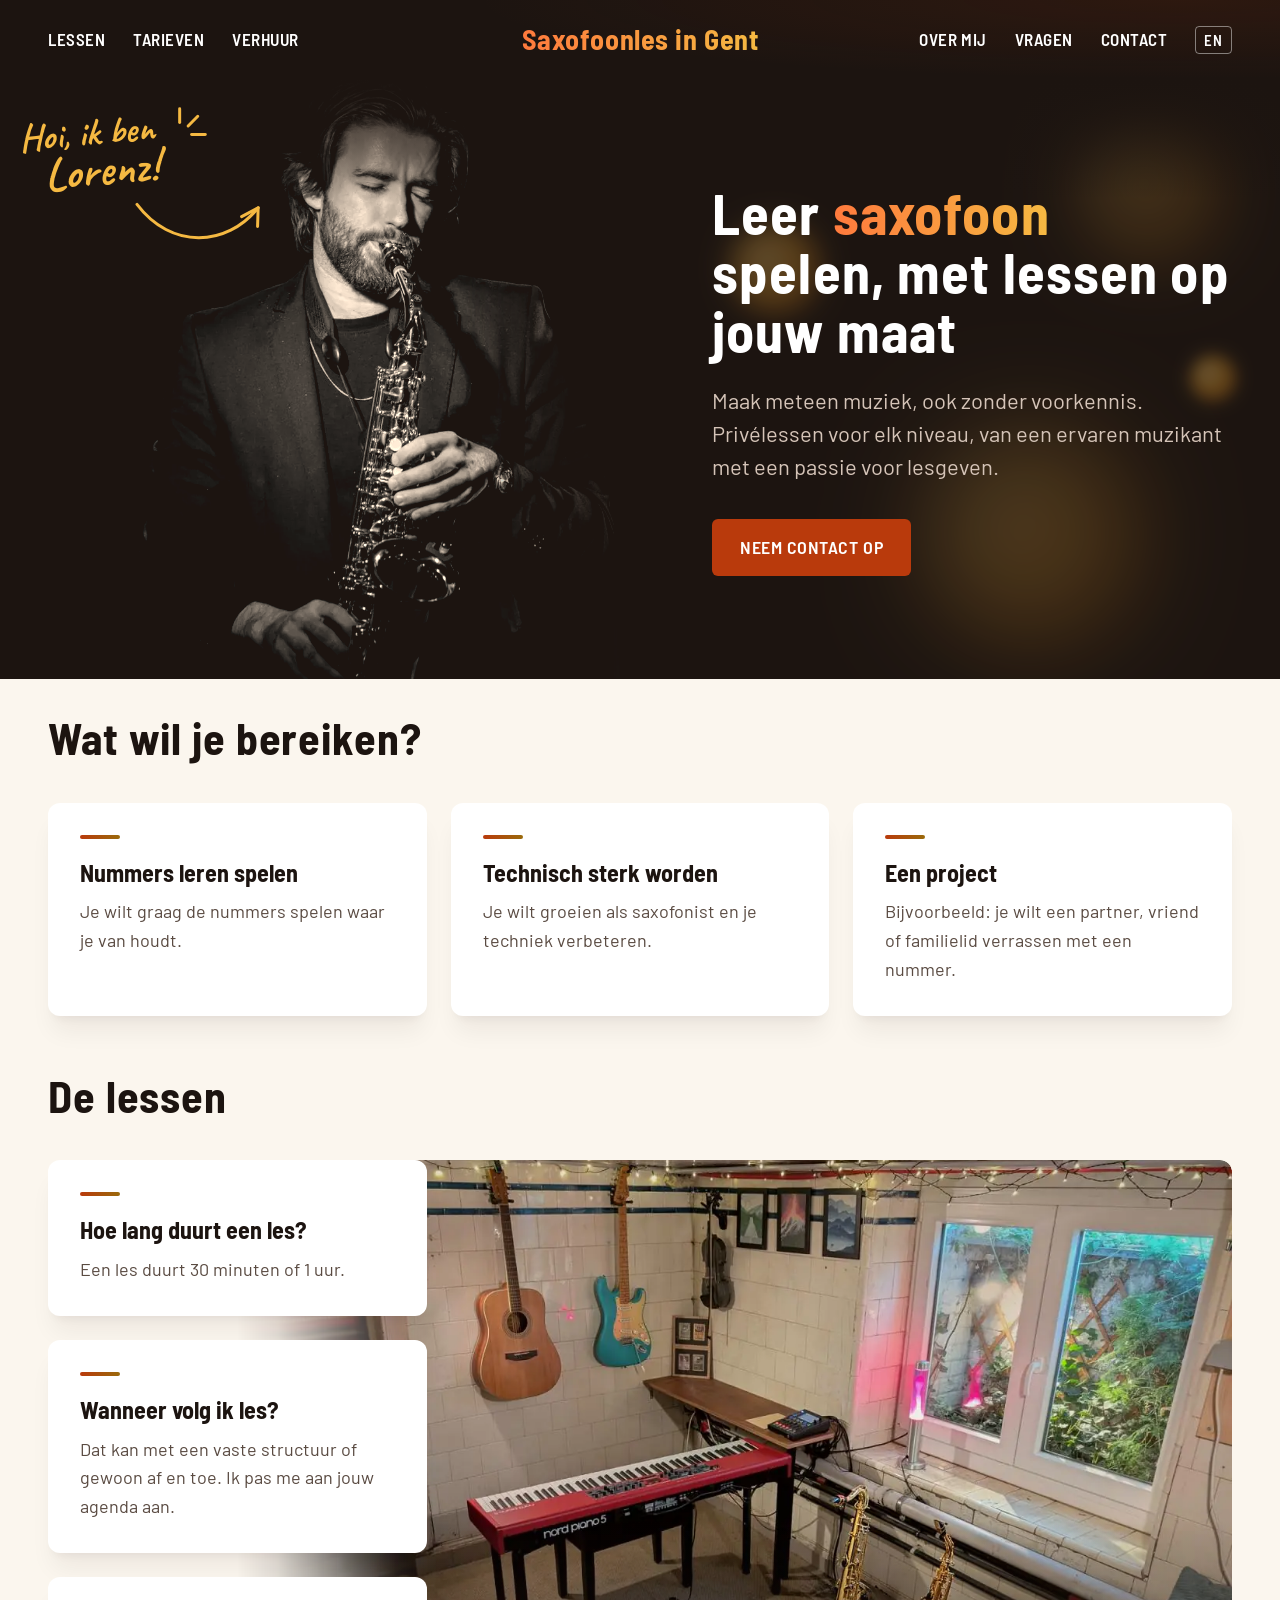
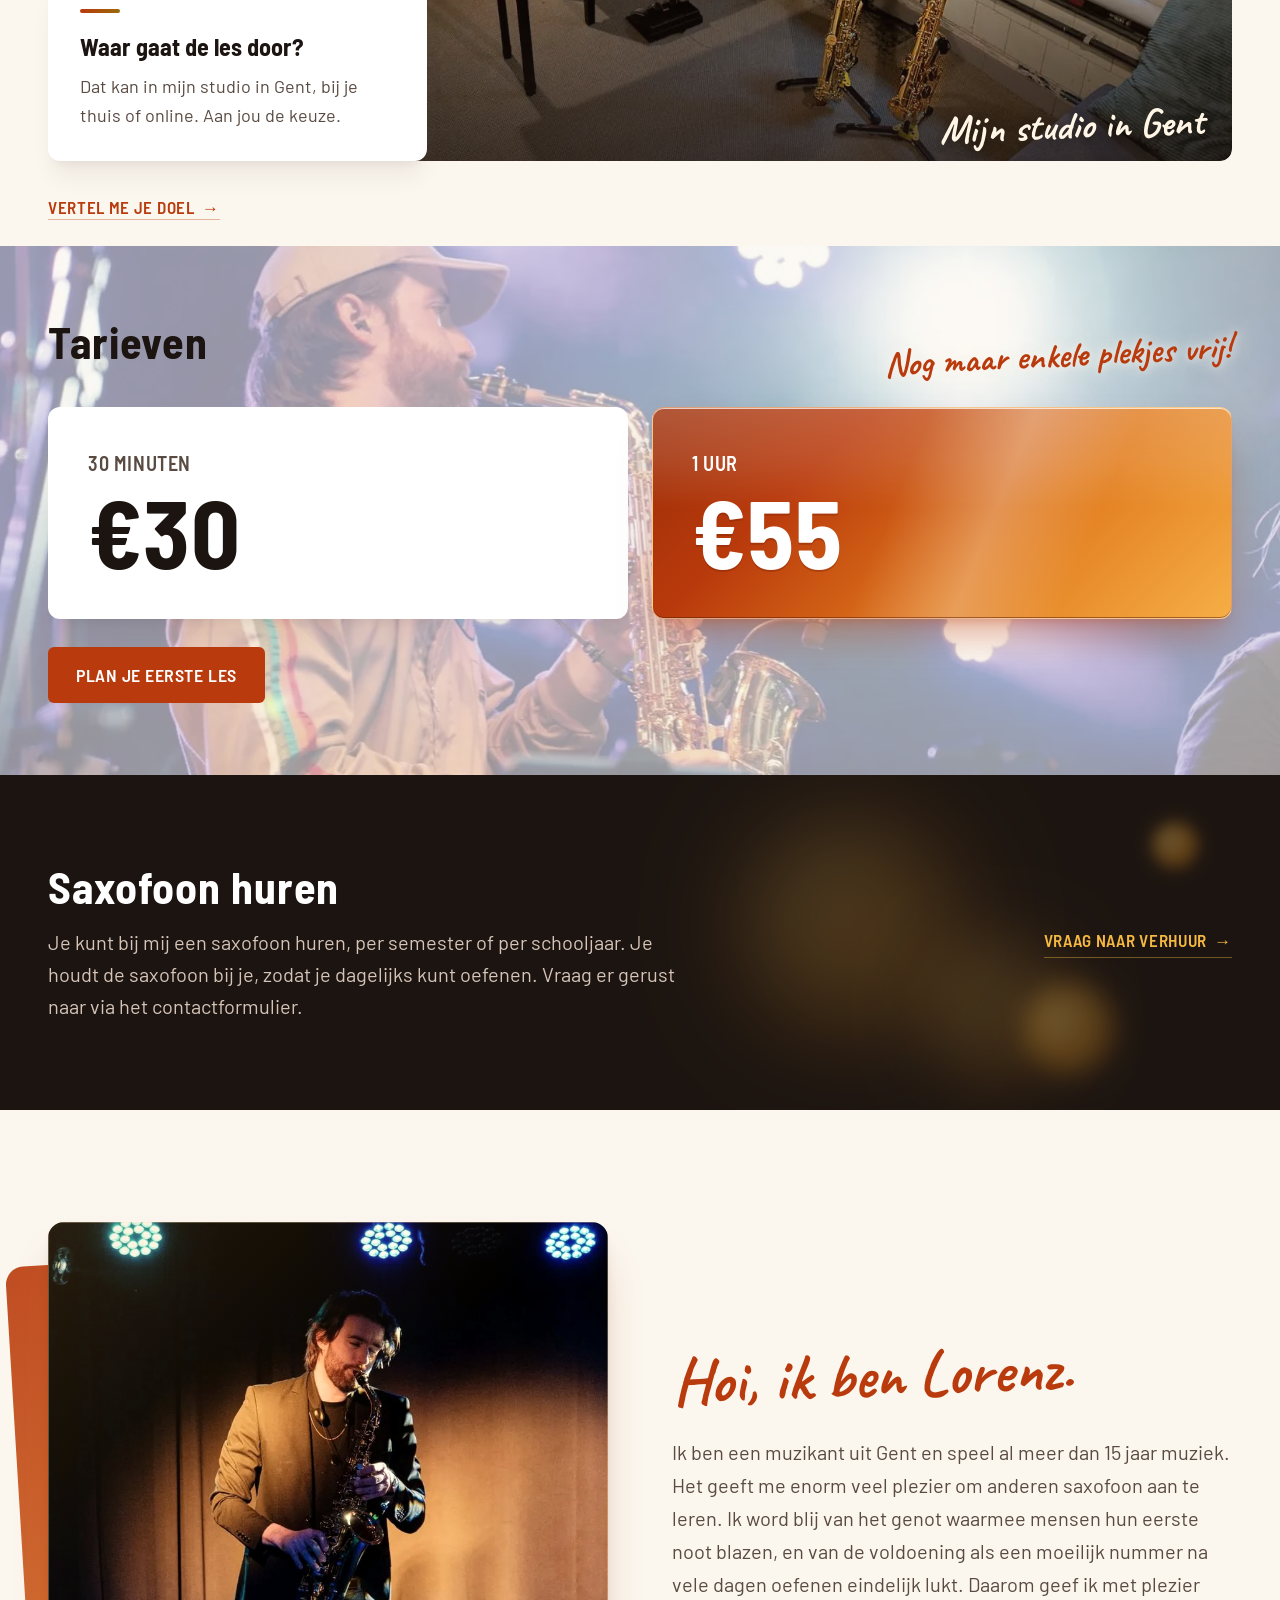
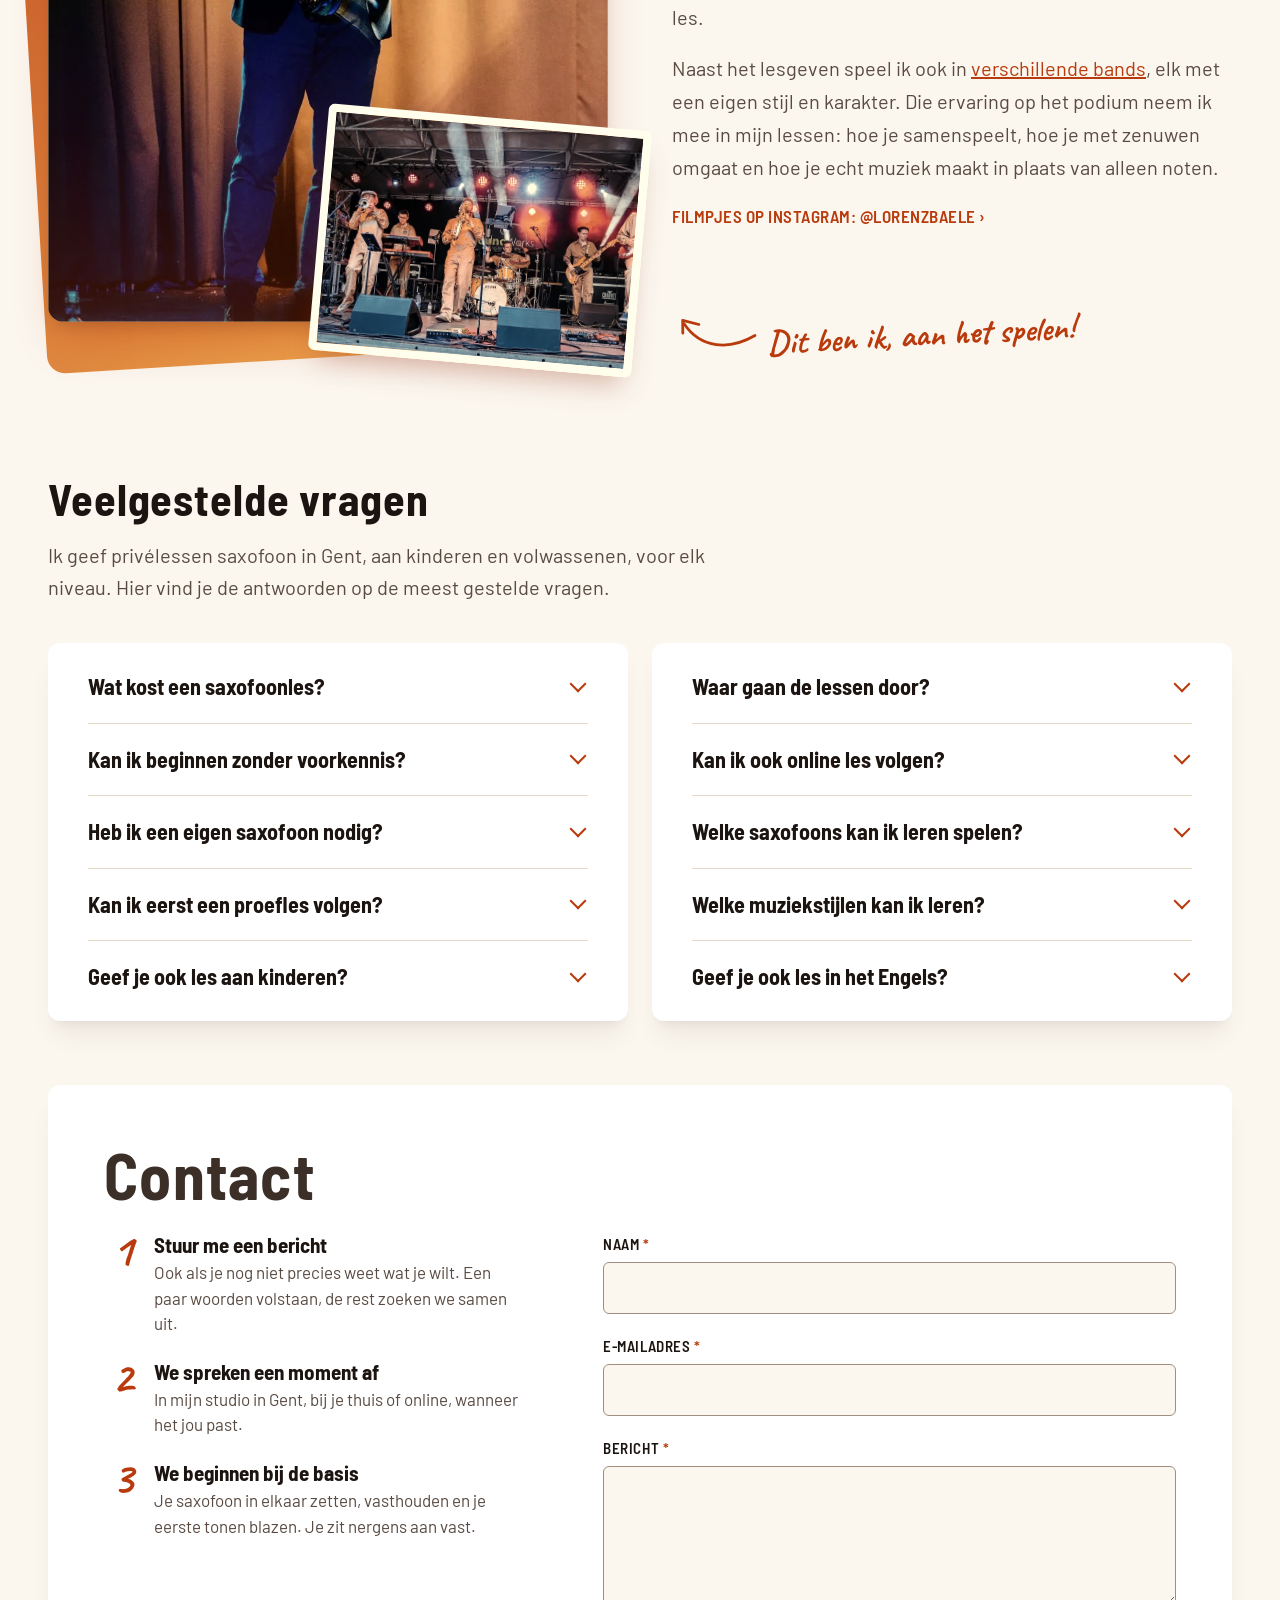
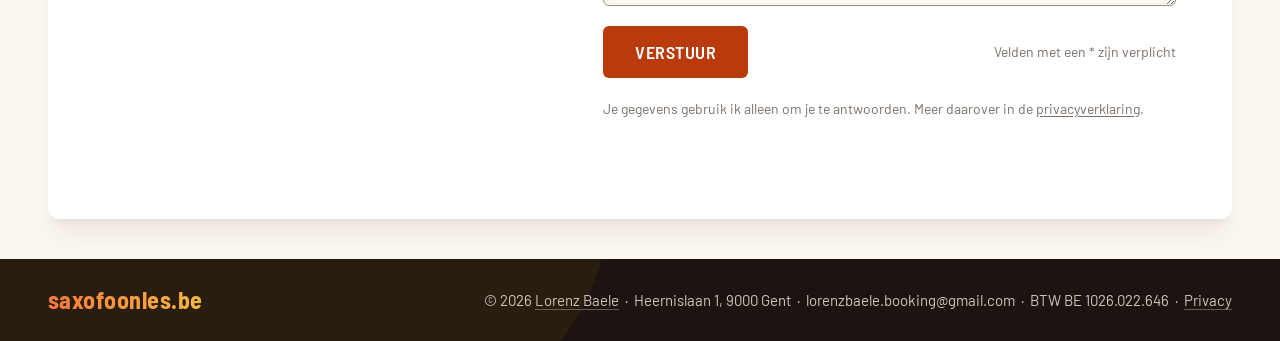
==== commit 6487af35: "Top bar title and tidier sections - "Saxofoonles in Gent" replaces the saxofoonles.be logo as the h1" ====
--- a/index.html
+++ b/index.html
@@ -124,7 +124,7 @@
 <a href="#tarieven" class="nav-link">Tarieven</a>
 <a href="#verhuur" class="nav-link">Verhuur</a>
 </div>
-<a href="#top" class="nav-logo verloop-tekst">saxofoonles.be</a>
+<h1 class="nav-logo"><a href="#top" class="verloop-tekst">Saxofoonles in Gent</a></h1>
 <div class="nav-links nav-links-right">
 <a href="#over-mij" class="nav-link">Over mij</a>
 <a href="#vragen" class="nav-link">Vragen</a>
@@ -172,9 +172,9 @@
 </div>
 <div class="hero-inhoud">
 <div class="hero-tekst">
-<h1 class="hero-titel"><span class="hero-label">Saxofoonles in Gent</span> Leer <span class="verloop-tekst">saxofoon</span> spelen, met lessen op jouw maat</h1>
-<p class="hero-intro">Maak meteen muziek, ook zonder voorkennis. Privélessen voor elk niveau, vanaf de eerste noot.</p>
-<a href="#contact" data-bericht="Hoi Lorenz,&#10;Ik wil graag saxofoon leren spelen. Kan ik bij jou les volgen?" class="knop">Neem contact op</a>
+<h2 class="hero-titel">Leer <span class="verloop-tekst">saxofoon</span> spelen, met lessen op jouw maat</h2>
+<p class="hero-intro">Maak meteen muziek, ook zonder voorkennis. Privélessen voor elk niveau, van een ervaren muzikant met een passie voor lesgeven.</p>
+<a href="#contact" class="knop">Neem contact op</a>
 </div>
 </div>
 </div>
@@ -198,9 +198,6 @@
 <h3 class="kaart-titel">Een project</h3>
 <p class="kaart-tekst">Bijvoorbeeld: je wilt een partner, vriend of familielid verrassen met een nummer.</p>
 </div>
-</div>
-<div class="oproep">
-<a href="#contact" class="tekstlink" data-bericht="Hoi Lorenz,&#10;Dit wil ik graag bereiken met de saxofoon: ">Vertel me je doel</a>
 </div>
 
 <h2 class="kop kop-tweede">De lessen</h2>
@@ -231,7 +228,7 @@
 </figure>
 </section>
 <div class="oproep">
-<a href="#contact" class="tekstlink" data-bericht="Hoi Lorenz,&#10;Ik heb nog een vraag over de lessen: ">Nog een vraag?</a>
+<a href="#contact" class="tekstlink">Vertel me je doel</a>
 </div>
 </div>
 
@@ -257,8 +254,7 @@
 </div>
 </div>
 <div class="tarieven-onder">
-<a href="#contact" data-bericht="Hoi Lorenz,&#10;Ik wil graag mijn eerste les plannen." class="knop">Plan je eerste les</a>
-<p class="reiskosten">Kom ik naar je toe? Dan reken ik de verplaatsing aan volgens de Belgische kilometervergoeding.</p>
+<a href="#contact" class="knop">Plan je eerste les</a>
 </div>
 </div>
 </div>
@@ -277,7 +273,7 @@
 <h2 class="kop kop-verhuur">Saxofoon huren</h2>
 <p class="verhuur-intro">Je kunt bij mij een saxofoon huren, per semester of per schooljaar. Je houdt de saxofoon bij je, zodat je dagelijks kunt oefenen. Vraag er gerust naar via het contactformulier.</p>
 </div>
-<a href="#contact" class="tekstlink tekstlink-licht" data-bericht="Hoi Lorenz,&#10;Ik wil graag een saxofoon bij je huren. Kun je me er meer over vertellen?">Vraag naar verhuur</a>
+<a href="#contact" class="tekstlink tekstlink-licht">Vraag naar verhuur</a>
 </div>
 </div>
 
@@ -313,7 +309,7 @@
 <!-- VEELGESTELDE VRAGEN -->
 <div id="vragen" class="sectie">
 <h2 class="kop kop-vragen">Veelgestelde vragen</h2>
-<p class="vragen-intro">Ik geef privélessen saxofoon in Gent, aan kinderen en volwassenen, van beginner tot gevorderd. Hier vind je de antwoorden op de meest gestelde vragen.</p>
+<p class="vragen-intro">Ik geef privélessen saxofoon in Gent, aan kinderen en volwassenen, voor elk niveau. Hier vind je de antwoorden op de meest gestelde vragen.</p>
 <div class="faq-kolommen">
 <div class="faq">
 <details>
@@ -340,7 +336,7 @@
 <div class="faq">
 <details>
 <summary><h3>Waar gaan de lessen door?</h3></summary>
-<p>In mijn studio in Gent, bij je thuis of online. Aan huis kom ik in Gent en omgeving.</p>
+<p>In mijn studio in Gent, bij je thuis of online. Aan huis kom ik in Gent en omgeving. De verplaatsing reken ik aan volgens de Belgische kilometervergoeding.</p>
 </details>
 <details>
 <summary><h3>Kan ik ook online les volgen?</h3></summary>
@@ -359,9 +355,6 @@
 <p>Ja, dat kan. <span lang="en">Yes, I also teach saxophone in English: in my studio in Ghent, at your home or online, for children and adults of every level. <a href="en/">Read more in English</a>.</span></p>
 </details>
 </div>
-</div>
-<div class="oproep">
-<a href="#contact" class="tekstlink" data-bericht="Hoi Lorenz,&#10;Ik heb een vraag: ">Staat je vraag er niet bij?</a>
 </div>
 </div>
 
@@ -405,17 +398,6 @@
   var form = document.getElementById('contactformulier');
   var status = document.getElementById('formulier-status');
   var button = form.querySelector('button[type="submit"]');
-  // Knoppen naar het formulier vullen het bericht alvast in met een tekstje dat bij hun sectie past.
-  // Wat de bezoeker zelf al typte, blijft staan.
-  var bericht = document.getElementById('mc-bericht');
-  var voorgevuld = '';
-  Array.prototype.forEach.call(document.querySelectorAll('a[data-bericht]'), function (a) {
-    a.addEventListener('click', function () {
-      if (bericht.value !== '' && bericht.value !== voorgevuld) return;
-      voorgevuld = a.getAttribute('data-bericht');
-      bericht.value = voorgevuld;
-    });
-  });
   form.addEventListener('submit', function (e) {
     e.preventDefault();
     button.disabled = true;
--- a/style.css
+++ b/style.css
@@ -55,7 +55,9 @@
 .nav-links-right{justify-content:flex-end}
 .nav-link,.nav-link:hover{color:#FFFFFF}
 .nav-link{text-decoration:none;padding:12px 0}
-.nav-logo{font-family:'Barlow Semi Condensed',sans-serif;font-weight:700;font-size:28px;letter-spacing:0.02em;text-decoration:none}
+/* De naam in het midden is de h1 van de pagina, zodat "Saxofoonles in Gent" in de belangrijkste titel staat */
+.nav-logo{margin:0;font-family:'Barlow Semi Condensed',sans-serif;font-weight:700;font-size:28px;letter-spacing:0.02em}
+.nav-logo a{text-decoration:none}
 /* Taalknop (EN op de Nederlandse pagina, NL op de Engelse): een klein kadertje naast Contact */
 .nav-link.taal-link{padding:1px 8px;border:1px solid rgba(255,255,255,.45);border-radius:4px;font-size:15px;letter-spacing:0.06em;transition:color .25s ease,border-color .25s ease}
 .nav-link.taal-link:hover{color:#F5B942;border-color:#F5B942}
@@ -94,8 +96,7 @@
 /* Witte tekst op het oranje kaartje */
 .prijs-licht{position:relative;color:#FFFFFF}
 .prijs-bedrag.prijs-licht{text-shadow:0 2px 0 rgba(120,35,6,0.35)}
-.tarieven-onder{display:flex;flex-wrap:wrap;align-items:center;justify-content:space-between;gap:20px 24px;margin-top:28px}
-.reiskosten{display:block;box-sizing:border-box;max-width:401px;margin:0 0 0 auto;padding:10px 16px;background:rgba(251,246,238,0.6);-webkit-backdrop-filter:blur(8px);backdrop-filter:blur(8px);border-radius:10px;color:#1C1410}
+.tarieven-onder{margin-top:28px}
 
 /* ===== Verhuur ===== */
 .verhuur{background:#1C1410;color:#FFFFFF;margin-top:0;position:relative;overflow:hidden}
@@ -155,9 +156,6 @@
 
 /* ===== Algemene regels en aanpassingen per schermbreedte ===== */
 .hero-shade{display:none}
-/* Klein label boven de titel, in de h1 zodat "Saxofoonles in Gent" in de belangrijkste titel staat */
-.hero-label{display:block;margin-bottom:16px;font-weight:600;font-size:18px;line-height:1.3;letter-spacing:.12em;text-transform:uppercase;color:#F5B942}
-.hero-label::before{content:"";display:inline-block;width:28px;height:3px;margin-right:12px;border-radius:2px;background-image:linear-gradient(to right,#FF7A3D,#F5B942);vertical-align:middle;transform:translateY(-2px)}
 /* Tekstlink met pijltje, voor de rustigere oproepen */
 .tekstlink{color:#B93A0C;text-decoration:none;font-family:'Barlow Semi Condensed',sans-serif;font-weight:600;font-size:17px;letter-spacing:0.04em;text-transform:uppercase;border-bottom:1px solid rgba(185,58,12,.35);padding-bottom:2px;transition:color .25s ease,border-color .25s ease}
 .tekstlink::after{content:"\00a0\00a0→"}
@@ -216,16 +214,20 @@
 .studio-foto img{width:100%;height:auto;aspect-ratio:1280/964;display:block}
 .studio-foto-schaduw{position:absolute;left:0;right:0;bottom:0;height:40%;background:linear-gradient(to top,rgba(28,20,16,.62) 0%,rgba(28,20,16,0) 100%);pointer-events:none}
 .studio-foto figcaption{position:absolute;left:28px;bottom:18px;color:#FFF6E6;font-family:'Caveat',cursive;font-weight:700;font-size:40px;line-height:1.1;transform:rotate(-2deg);transform-origin:left bottom;text-shadow:0 2px 10px rgba(28,20,16,.55)}
-/* Breed: de kaartjes in een kolom links, de foto rechts half eronder tot aan de piano. De kaartjes bepalen de hoogte, de foto vult die op */
+/* Breed: de kaartjes in een kolom links, even breed als een kaartje erboven, de foto rechts half eronder tot aan de piano.
+   De kaartjes bepalen de hoogte, de foto vult die op */
 @media (min-width:1000px){
-  .lessen-studio{display:grid;grid-template-columns:minmax(320px,400px) 1fr;align-items:center}
+  .lessen-studio{display:grid;grid-template-columns:repeat(3,minmax(0,1fr));column-gap:24px;align-items:center}
   .lessen-kaarten{grid-area:1/1;grid-template-columns:1fr!important;gap:24px!important}
-  .studio-foto{grid-area:1/2;align-self:stretch;margin-left:calc(-1 * clamp(150px, 14.3vw + 7px, 190px));border-radius:0 12px 12px 0;-webkit-mask-image:linear-gradient(to right,transparent 0,rgba(0,0,0,.1) 40px,rgba(0,0,0,.35) 80px,rgba(0,0,0,.65) 120px,rgba(0,0,0,.9) 160px,#000 200px);mask-image:linear-gradient(to right,transparent 0,rgba(0,0,0,.1) 40px,rgba(0,0,0,.35) 80px,rgba(0,0,0,.65) 120px,rgba(0,0,0,.9) 160px,#000 200px)}
+  .studio-foto{grid-area:1/2/2/4;align-self:stretch;margin-left:calc(-1 * clamp(150px, 14.3vw + 7px, 190px) - 24px);border-radius:0 12px 12px 0;-webkit-mask-image:linear-gradient(to right,transparent 0,rgba(0,0,0,.1) 40px,rgba(0,0,0,.35) 80px,rgba(0,0,0,.65) 120px,rgba(0,0,0,.9) 160px,#000 200px);mask-image:linear-gradient(to right,transparent 0,rgba(0,0,0,.1) 40px,rgba(0,0,0,.35) 80px,rgba(0,0,0,.65) 120px,rgba(0,0,0,.9) 160px,#000 200px)}
   .studio-foto img{position:absolute;inset:0;height:100%;object-fit:cover;object-position:0 50%}
   .studio-foto figcaption{left:auto;right:28px;transform-origin:right bottom}
 }
-/* Middel: twee kaartjes boven, het derde links onder, de foto rechts onder en half onder dat kaartje */
+/* Middel: twee kaartjes boven, het derde links onder, de foto rechts onder en half onder dat kaartje.
+   De doelen erboven ook in twee kolommen, het derde doel over de volle breedte, zodat er geen gat naast blijft */
 @media (min-width:640px) and (max-width:999px){
+  #lessen>.kaarten-rooster{grid-template-columns:1fr 1fr}
+  #lessen>.kaarten-rooster>.kaart:last-child{grid-column:1/-1}
   .lessen-studio{display:grid;grid-template-columns:1fr 1fr;gap:24px;align-items:center}
   .lessen-kaarten{display:contents!important}
   .lessen-kaarten>div:nth-child(-n+2){align-self:stretch}
@@ -234,6 +236,7 @@
 }
 /* Telefoon: de foto wordt de onderkant van het kaartje "Waar gaat de les door?", met een strookje van het plafond eraf */
 @media (max-width:639px){
+  #lessen>.kaarten-rooster{grid-template-columns:1fr}
   .lessen-studio{display:grid;gap:12px}
   .lessen-kaarten{display:contents!important}
   .lessen-kaarten>div:last-child{border-radius:12px 12px 0 0!important;box-shadow:none!important}
@@ -281,10 +284,14 @@
   .stappen{max-width:none}
   #formulier-status:empty{display:none}
 }
+/* Navigatie onder elkaar: de titel bovenaan, de links eronder. Pas vanaf 1100px past alles op één rij.
+   Op smalle telefoons wordt de titel iets kleiner, zodat "Saxophone lessons in Ghent" op één regel blijft */
+@media (max-width:1099px){
+  .nav-bar{display:flex!important;flex-wrap:wrap;justify-content:center;padding:14px 20px!important}
+  .nav-logo{order:-1;flex-basis:100%;text-align:center;font-size:clamp(22px,7vw,28px)}
+  .nav-links{justify-content:center!important}
+}
 @media (max-width:899px){
-  .nav-bar{display:flex!important;flex-wrap:wrap;justify-content:center;padding:14px 20px!important}
-  .nav-logo{order:-1;flex-basis:100%;text-align:center}
-  .nav-links{justify-content:center!important}
   /* Footer: elk gegeven op een eigen regel, anders blijft er een los puntje achter aan een regel */
   .footer-punt{display:block;height:0;overflow:hidden}
 }
@@ -322,13 +329,13 @@
   .tarieven-grid>div{padding:18px!important}
   .tarieven-grid>div>div:first-child{font-size:16px!important}
   .tarieven-grid>div>div:last-child{font-size:52px!important}
-  .tarieven-onder{margin-top:20px!important;gap:16px!important}
+  .tarieven-onder{margin-top:20px!important}
   #over-mij{padding-top:56px!important}
   #over-mij>div>div:first-child{max-width:290px;width:100%;margin:0 auto}
   .over-tekst h2{font-size:52px!important}
   #contact{padding-top:24px!important}
   #top>div:last-child{padding:310px 20px 48px!important}
-  #top h1{font-size:40px!important}
+  #top h2{font-size:40px!important}
   #top p{font-size:19px!important}
   .over-kiekje{right:-8px!important}
   .verhuur-bokeh>span:nth-child(1){left:62%!important;top:auto!important;bottom:-120px}
@@ -336,10 +343,9 @@
   .verhuur-bokeh>span:nth-child(3){left:-50px!important;top:auto!important;bottom:-30px}
   .verhuur-bokeh>span:nth-child(4){left:calc(100% - 30px)!important;top:45%!important}
   #tarieven>div:last-child{padding:40px 20px!important}
-  #tarieven p{max-width:none!important;margin-left:0!important}
-  .tarieven-onder{flex-direction:column-reverse;align-items:flex-start!important}
   #verhuur>div:last-child{padding:44px 20px!important;gap:24px!important}
   .lessen-kaarten{gap:12px!important}
+  .lessen-studio{gap:12px}
   .lessen-kaarten>div{padding:18px 20px!important}
   .lessen-kaarten>div>div:first-child{margin-bottom:10px!important}
   #contact>div{padding:28px 22px!important}
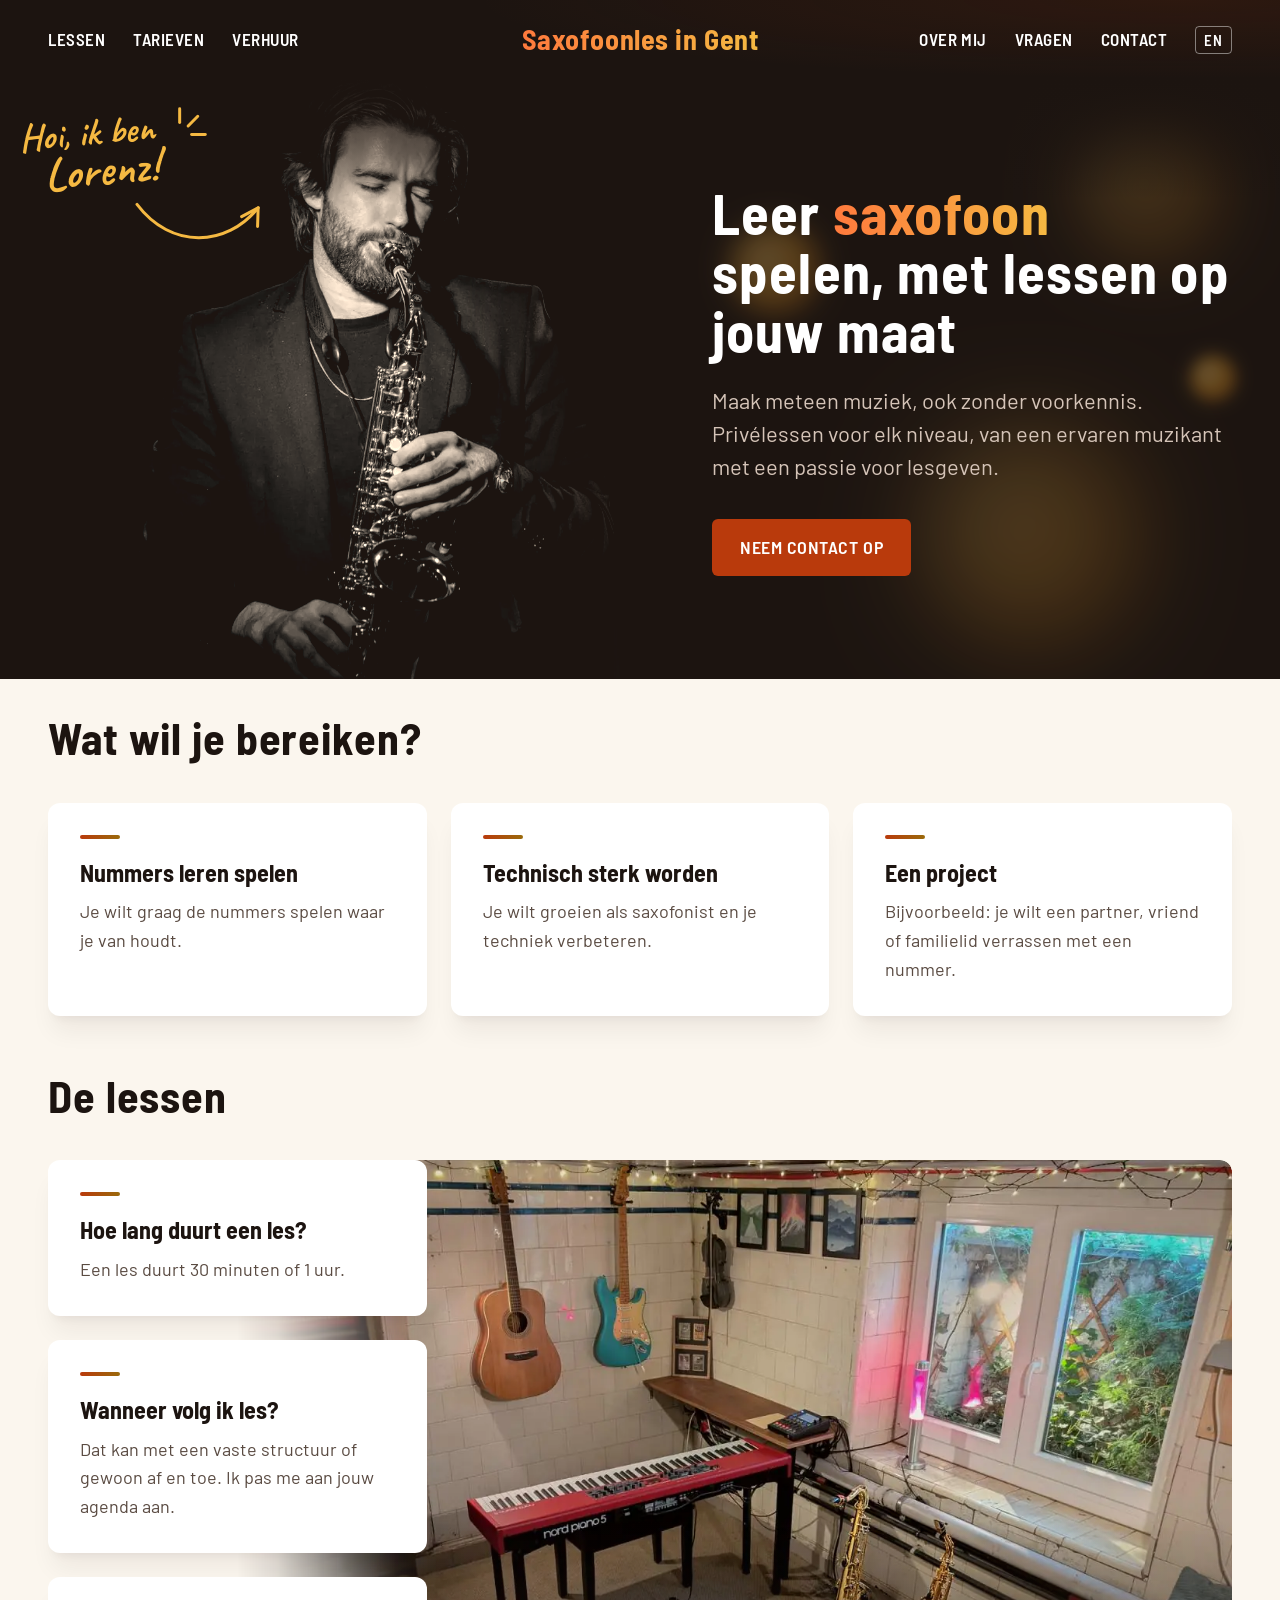
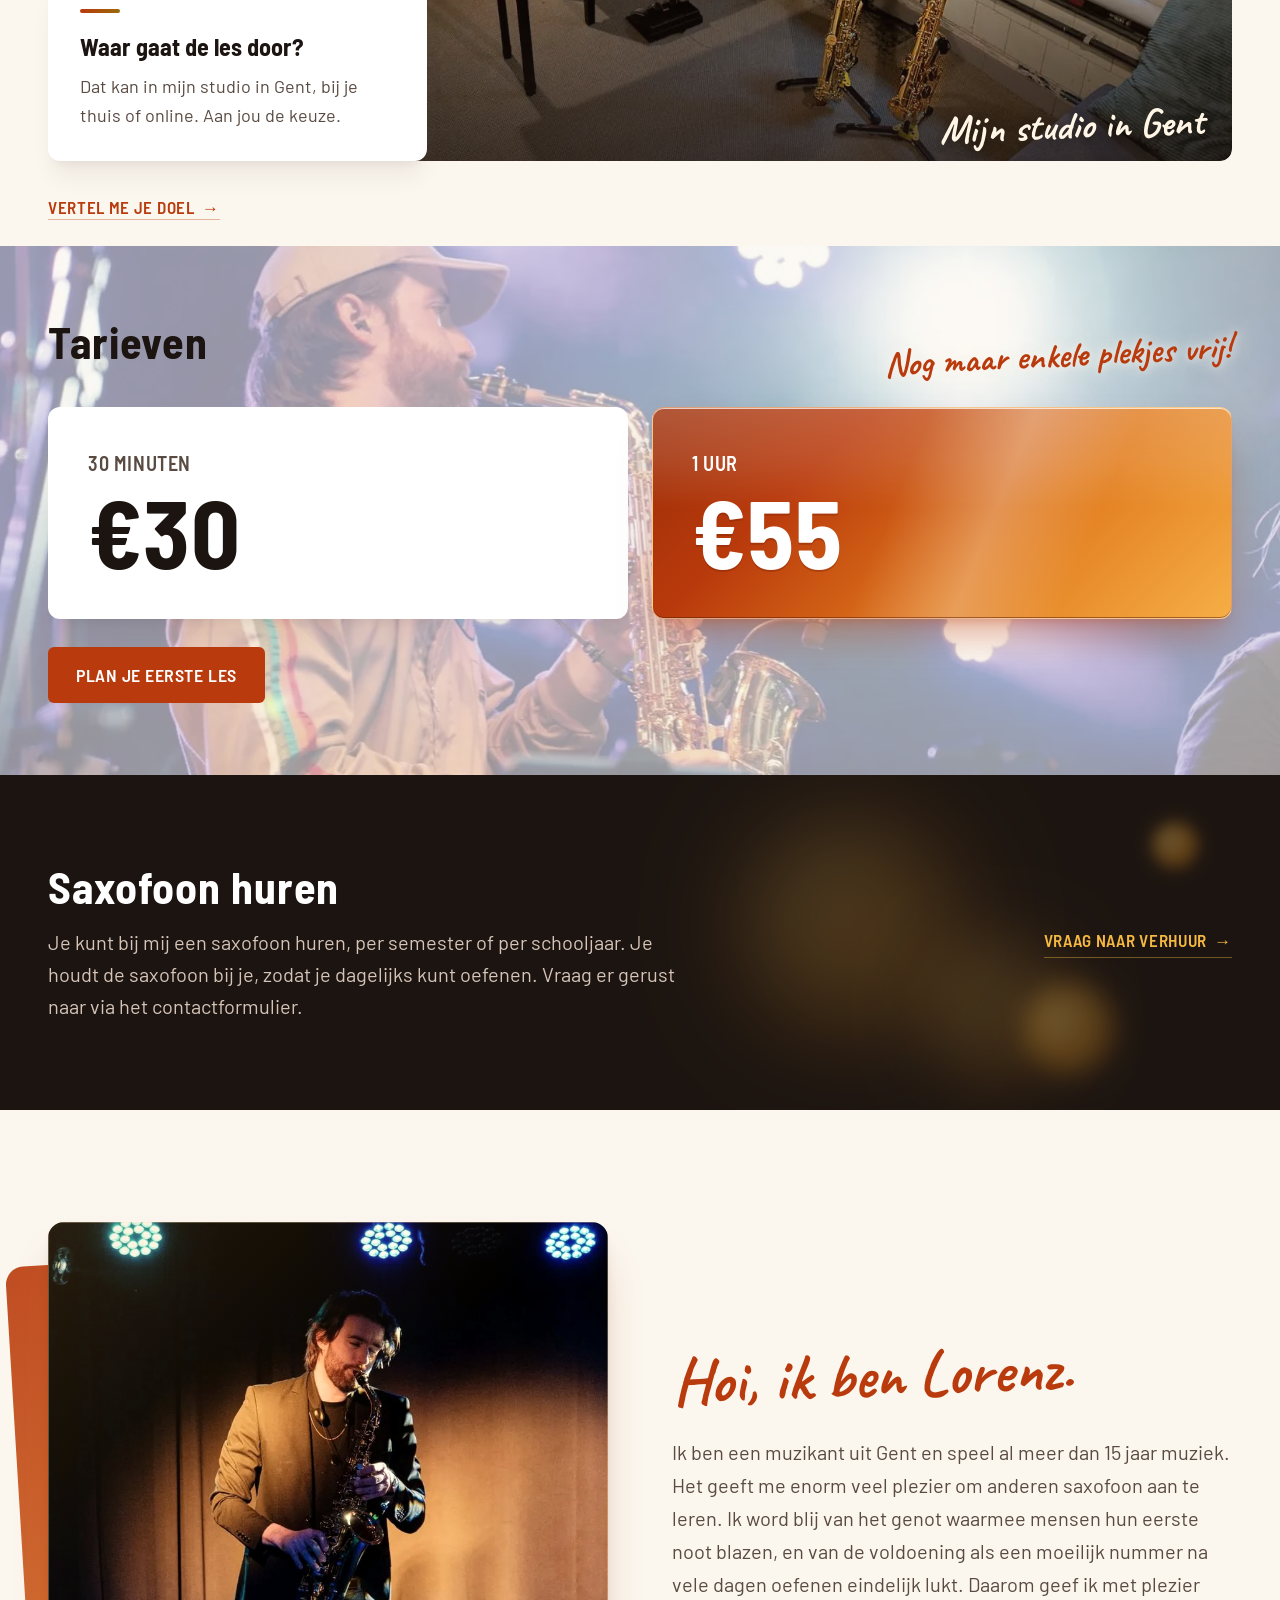
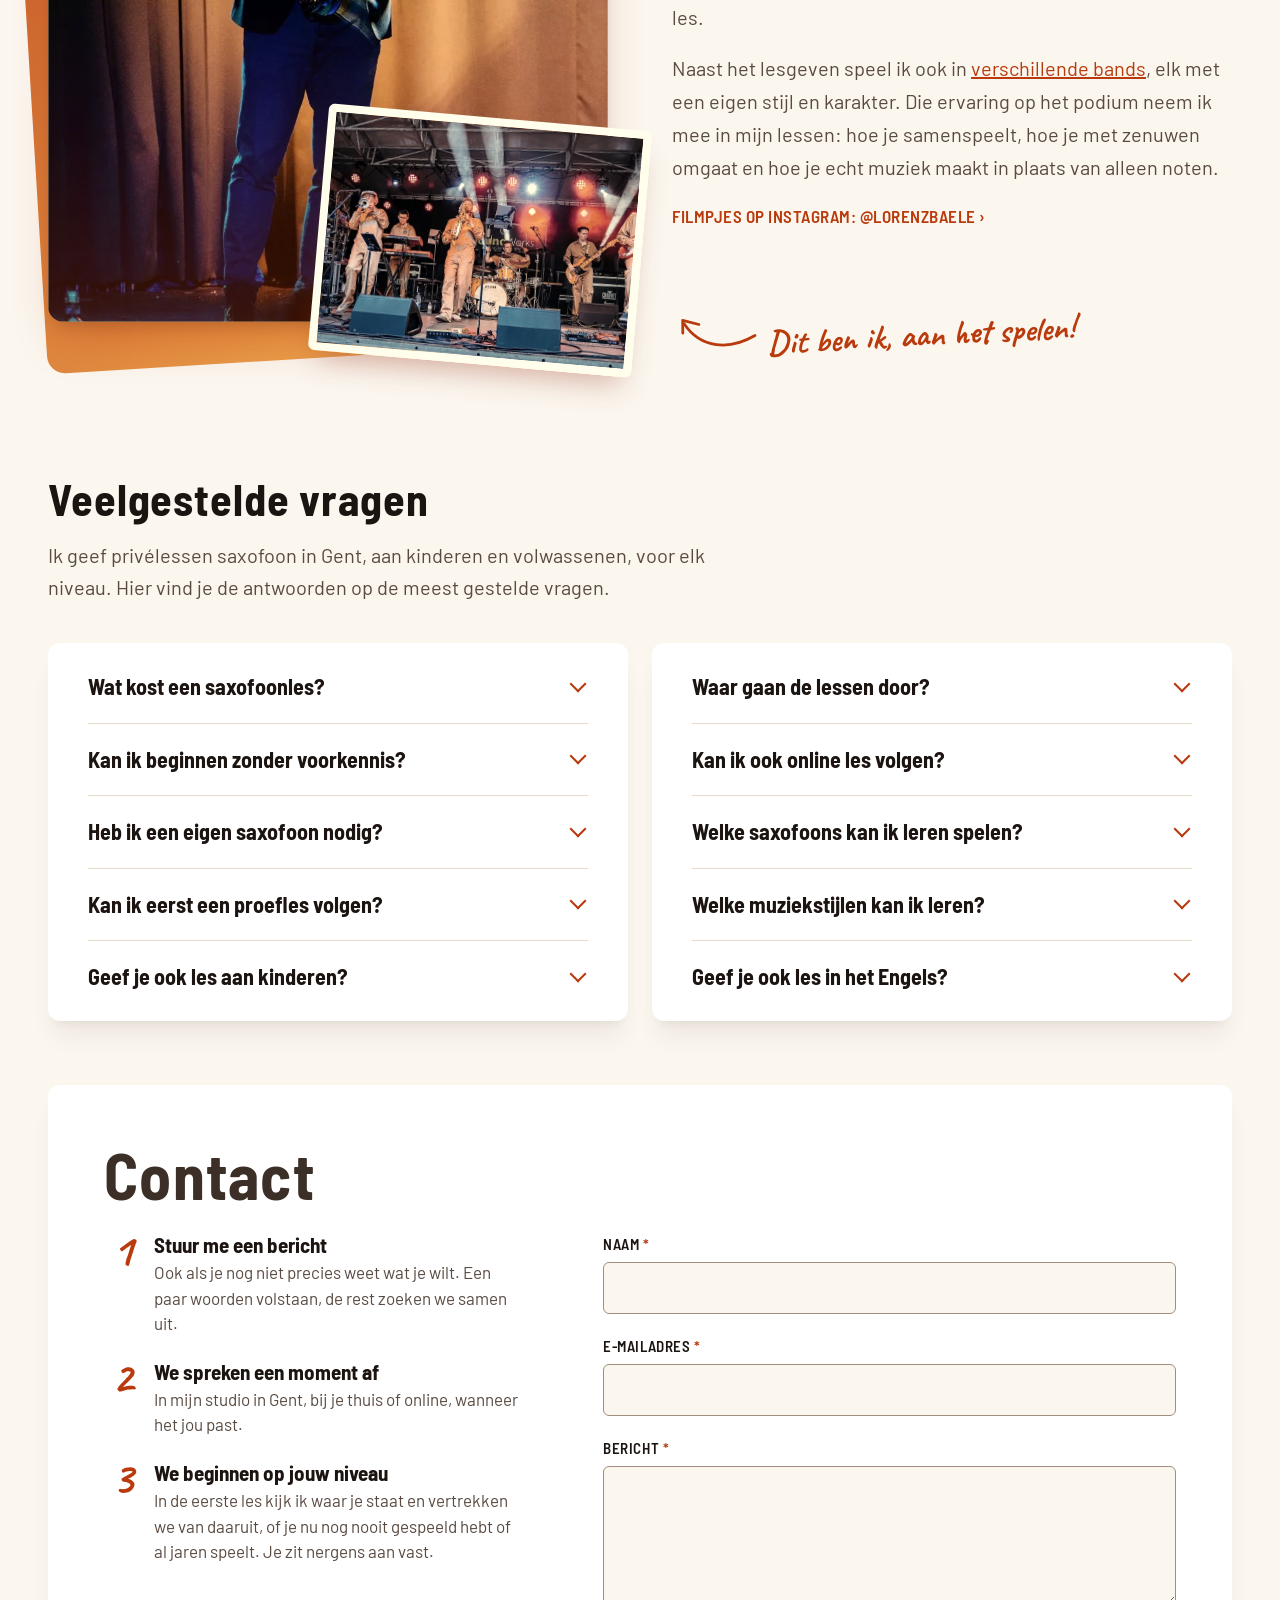
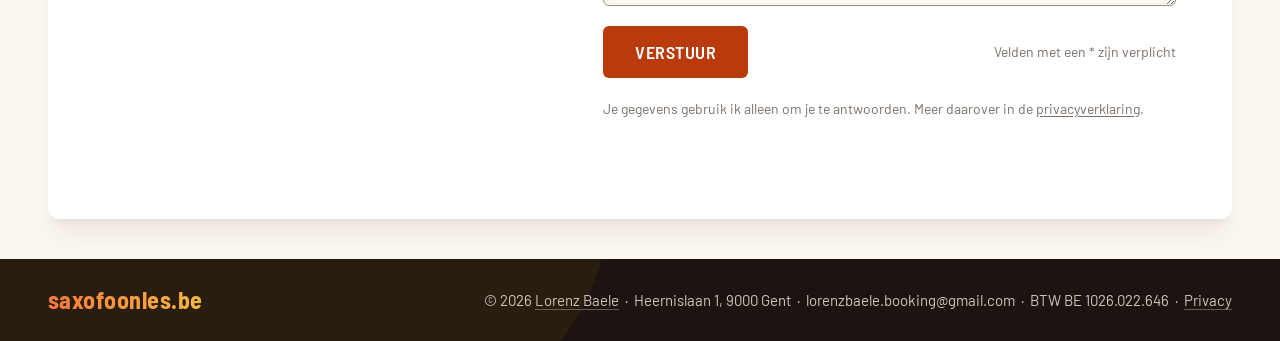
==== commit 3e9f3036: "First lesson starts at your level - Step 3 in the contact card says the first lesson starts from whe" ====
--- a/index.html
+++ b/index.html
@@ -4,7 +4,7 @@
 <meta charset="utf-8">
 <meta name="viewport" content="width=device-width, initial-scale=1">
 <title>Saxofoonles in Gent | Lorenz Baele</title>
-<meta name="description" content="Leer saxofoon spelen, met lessen op jouw maat. Maak meteen muziek, ook zonder voorkennis. Privélessen in mijn studio in Gent, bij je thuis of online.">
+<meta name="description" content="Leer saxofoon spelen, met lessen op jouw maat. Maak meteen muziek, ook zonder voorkennis. Privélessen in Gent, bij je thuis of online, van een ervaren muzikant met een passie voor lesgeven.">
 <link rel="canonical" href="https://saxofoonles.be/">
 <link rel="alternate" hreflang="nl" href="https://saxofoonles.be/">
 <link rel="alternate" hreflang="en" href="https://saxofoonles.be/en/">
@@ -16,7 +16,7 @@
 <meta property="og:url" content="https://saxofoonles.be/">
 <meta property="og:site_name" content="saxofoonles.be">
 <meta property="og:title" content="Saxofoonles in Gent | Lorenz Baele">
-<meta property="og:description" content="Leer saxofoon spelen, met lessen op jouw maat. Maak meteen muziek, ook zonder voorkennis. Privélessen in mijn studio in Gent, bij je thuis of online.">
+<meta property="og:description" content="Leer saxofoon spelen, met lessen op jouw maat. Maak meteen muziek, ook zonder voorkennis. Privélessen in Gent, bij je thuis of online, van een ervaren muzikant met een passie voor lesgeven.">
 <meta property="og:image" content="https://saxofoonles.be/images/banner-lorenz.jpg">
 <meta property="og:image:width" content="2000">
 <meta property="og:image:height" content="1333">
@@ -366,7 +366,7 @@
 <ol class="stappen" role="list">
 <li><span class="stap-nr" aria-hidden="true">1</span><div><strong class="stap-titel">Stuur me een bericht</strong><p>Ook als je nog niet precies weet wat je wilt. Een paar woorden volstaan, de rest zoeken we samen uit.</p></div></li>
 <li><span class="stap-nr" aria-hidden="true">2</span><div><strong class="stap-titel">We spreken een moment af</strong><p>In mijn studio in Gent, bij je thuis of online, wanneer het jou past.</p></div></li>
-<li><span class="stap-nr" aria-hidden="true">3</span><div><strong class="stap-titel">We beginnen bij de basis</strong><p>Je saxofoon in elkaar zetten, vasthouden en je eerste tonen blazen. Je zit nergens aan vast.</p></div></li>
+<li><span class="stap-nr" aria-hidden="true">3</span><div><strong class="stap-titel">We beginnen op jouw niveau</strong><p>In de eerste les kijk ik waar je staat en vertrekken we van daaruit, of je nu nog nooit gespeeld hebt of al jaren speelt. Je zit nergens aan vast.</p></div></li>
 </ol>
 </div>
 <form id="contactformulier" action="https://api.web3forms.com/submit" method="POST" class="formulier">
